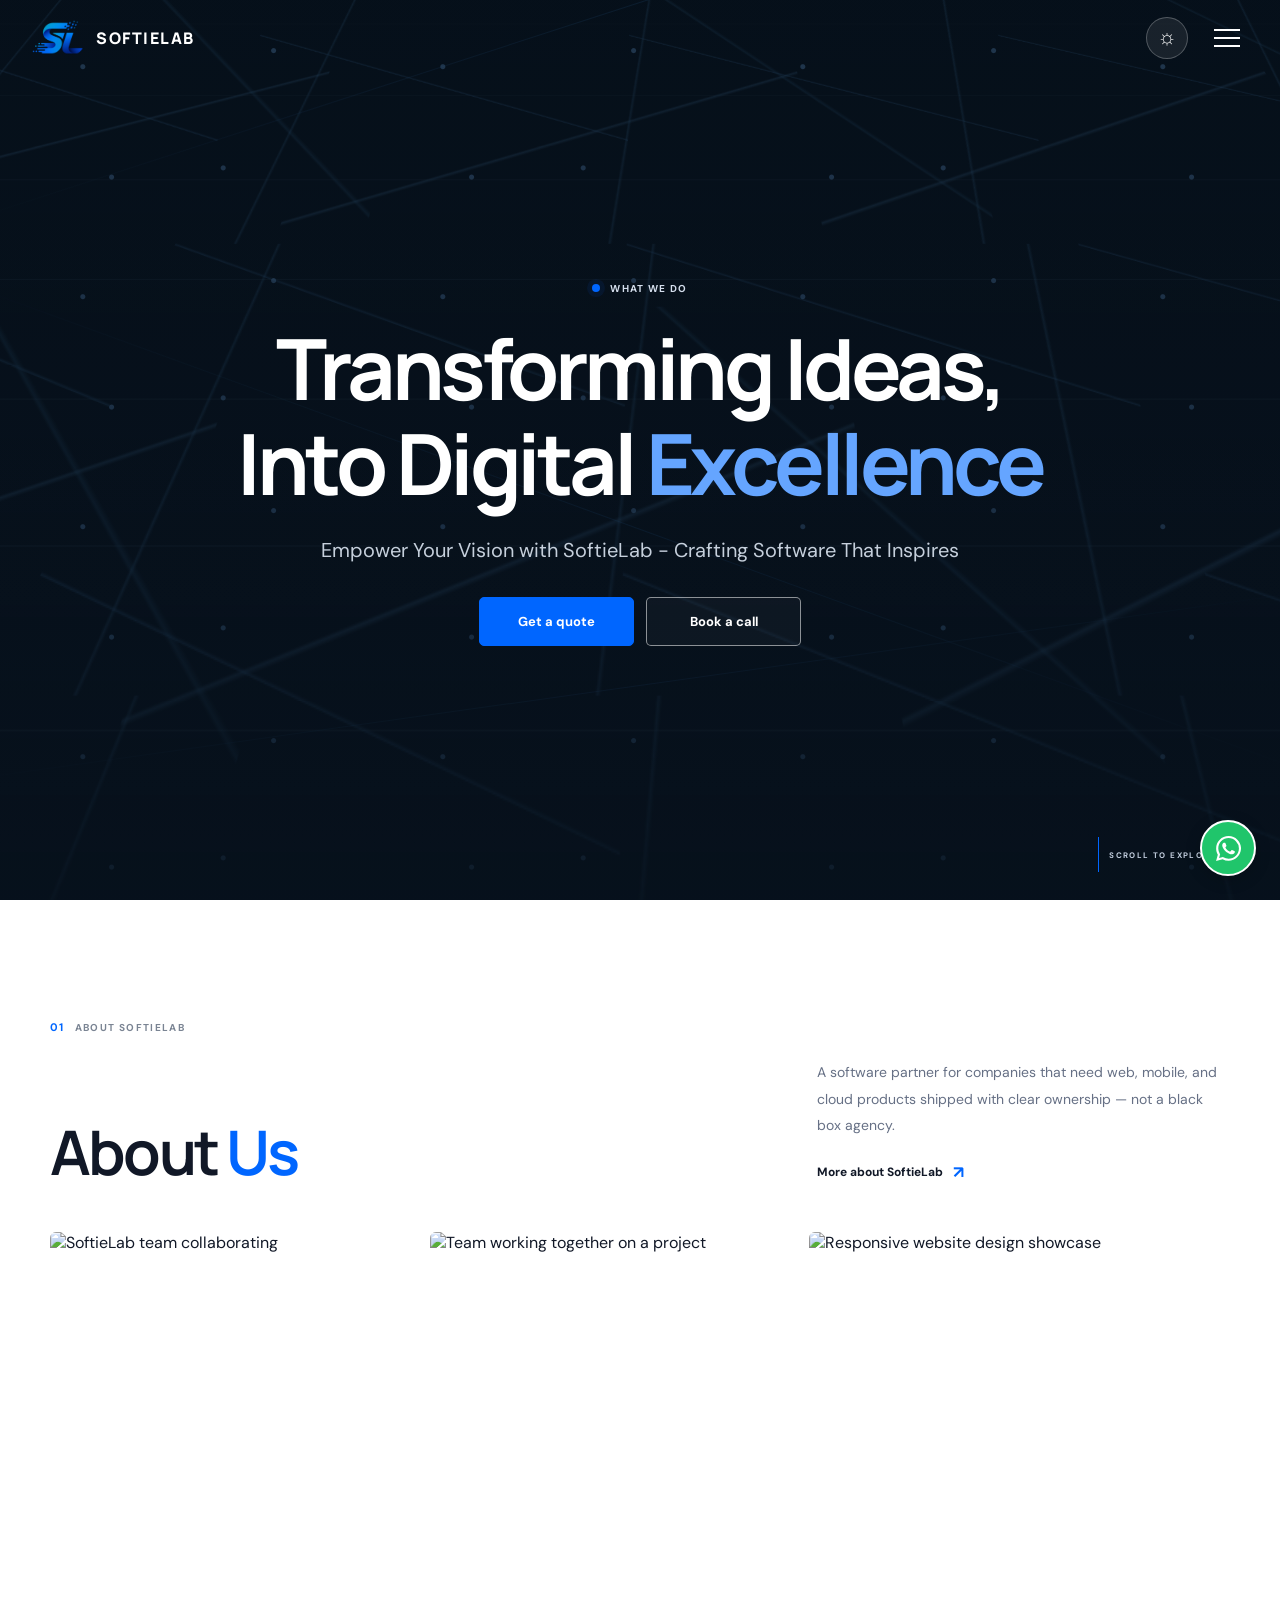
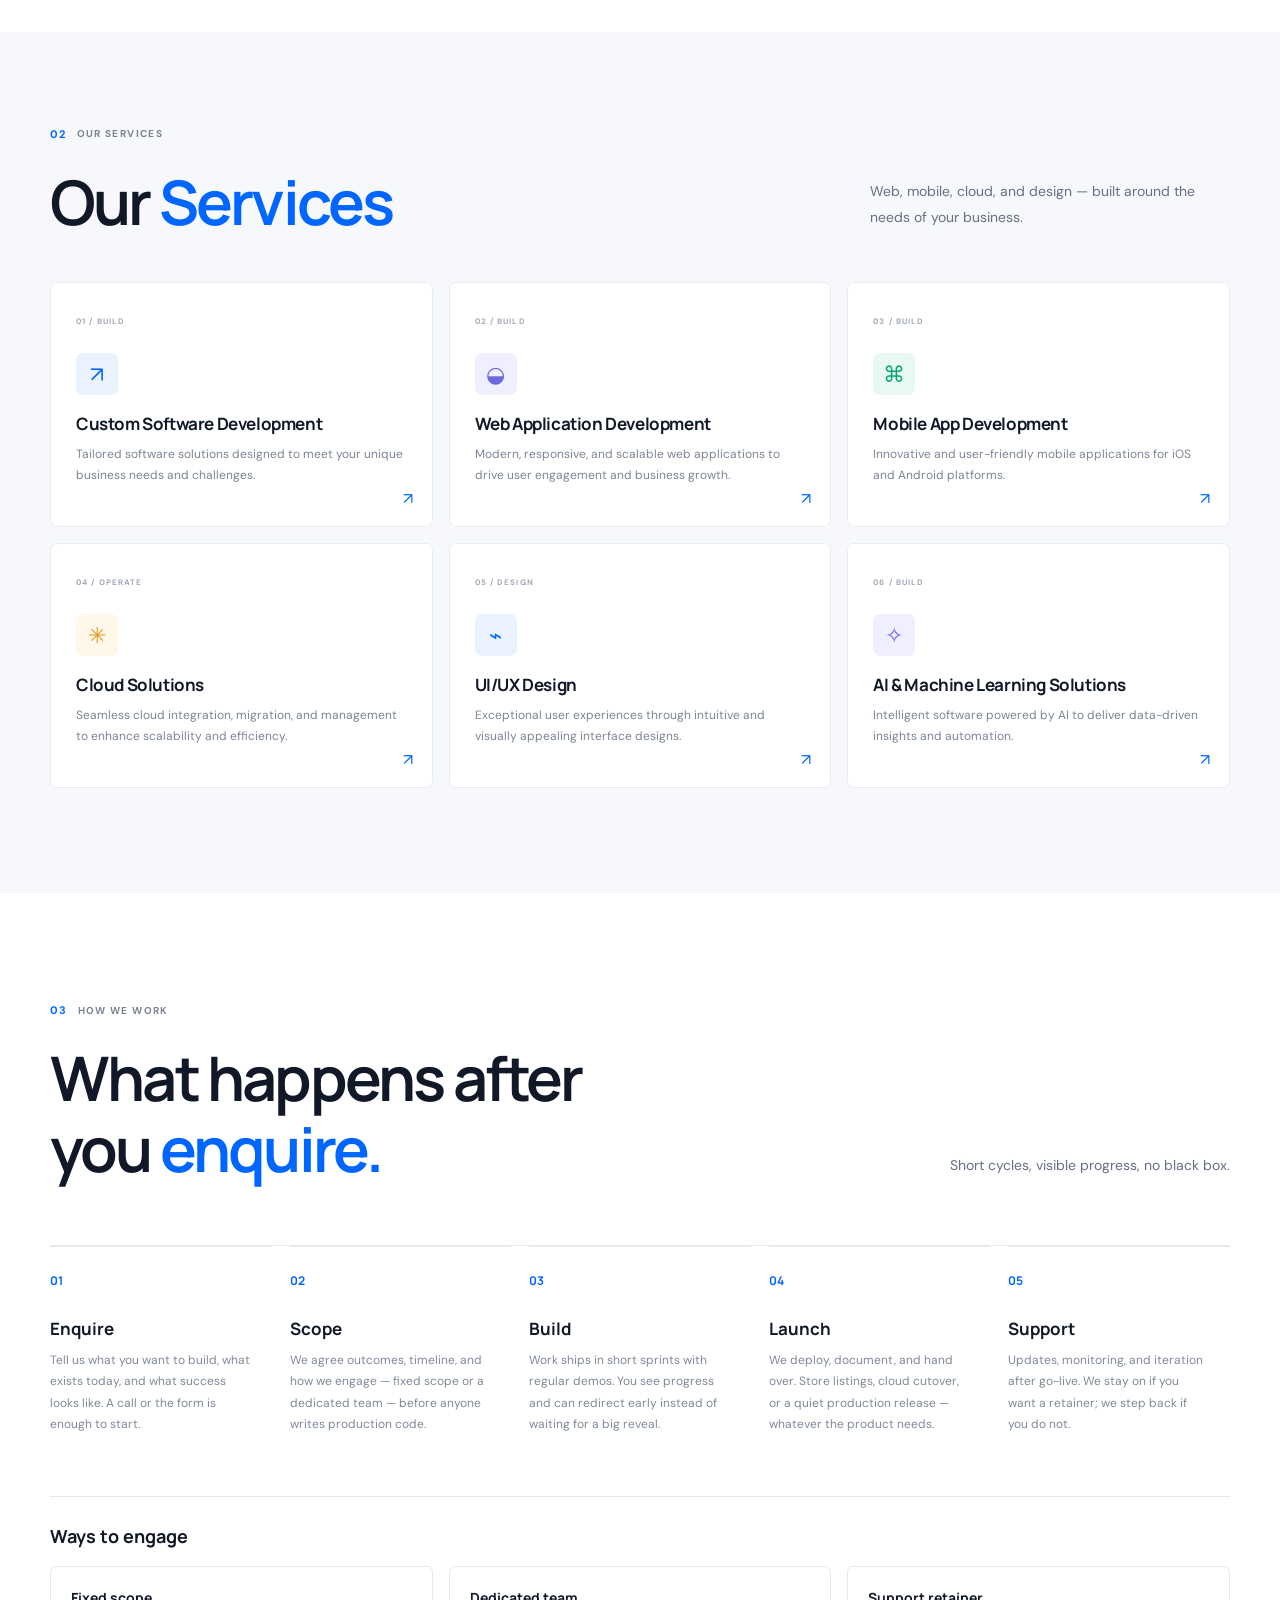
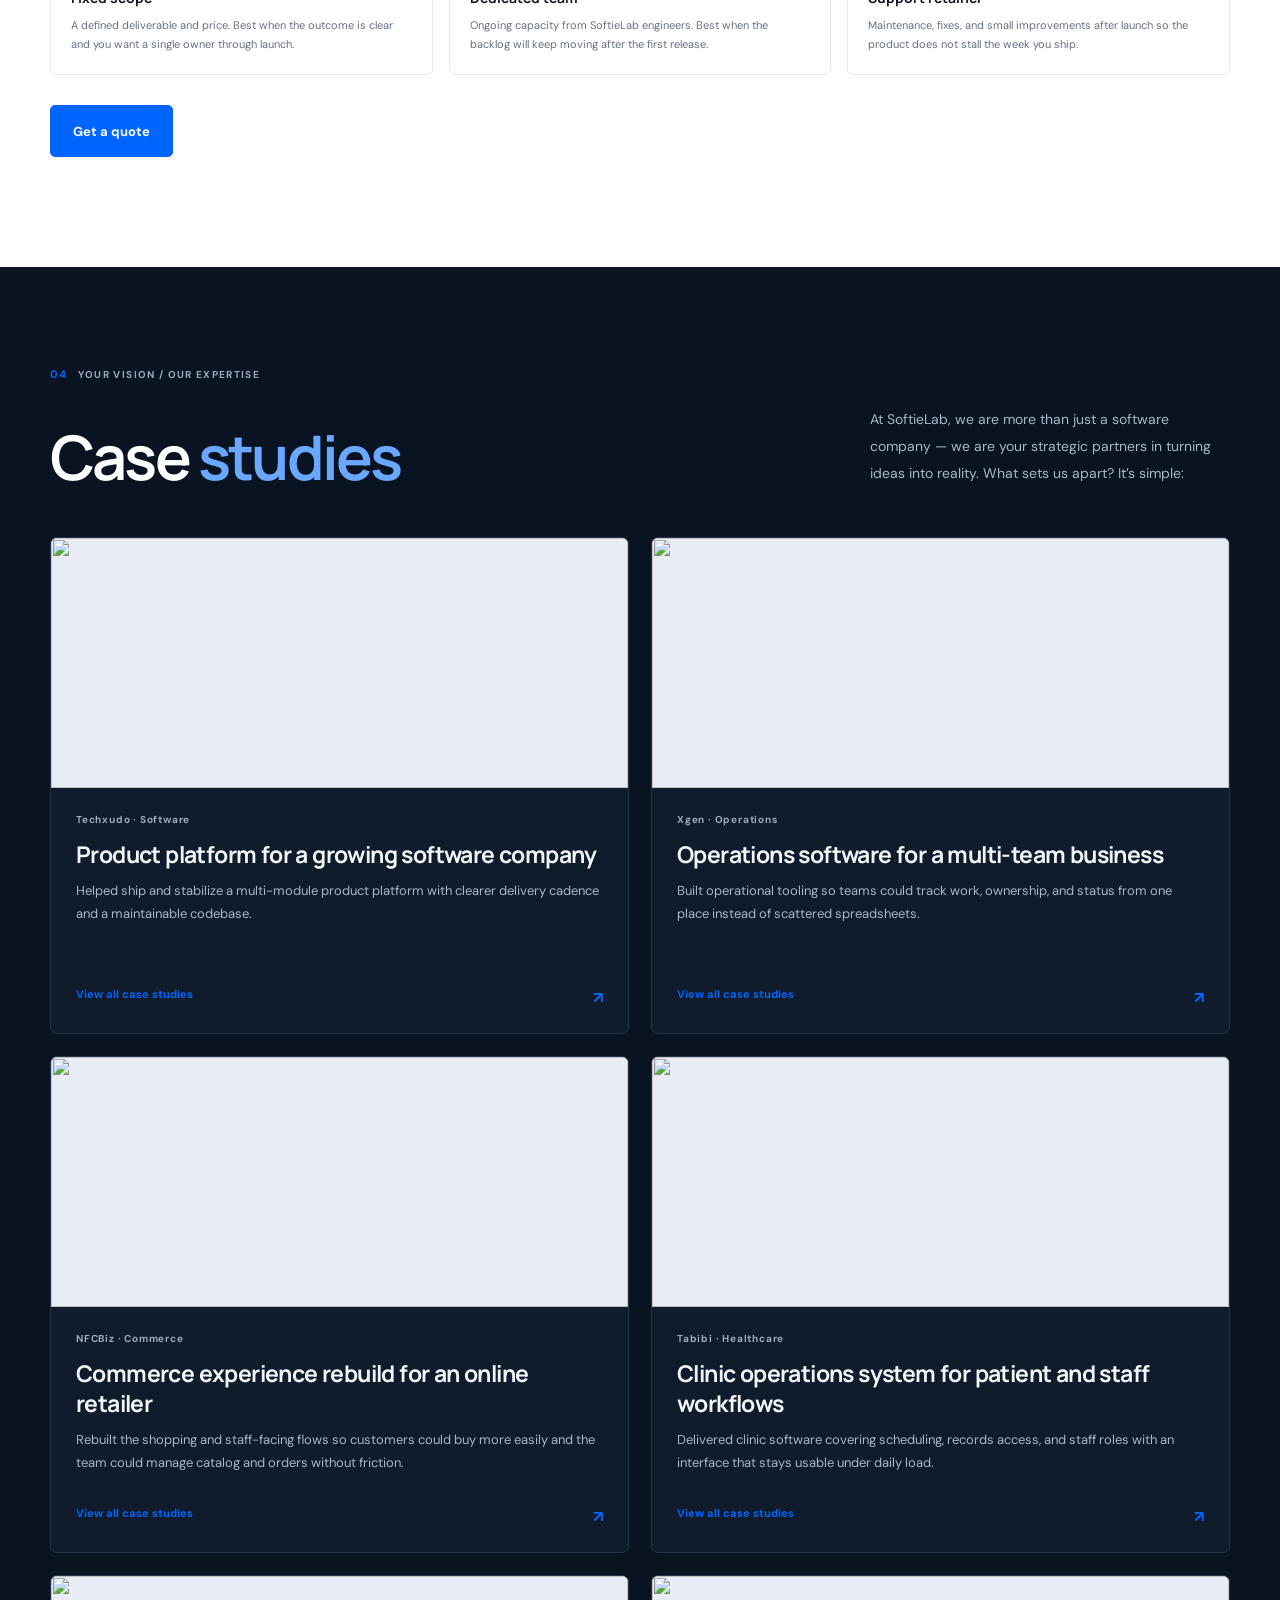
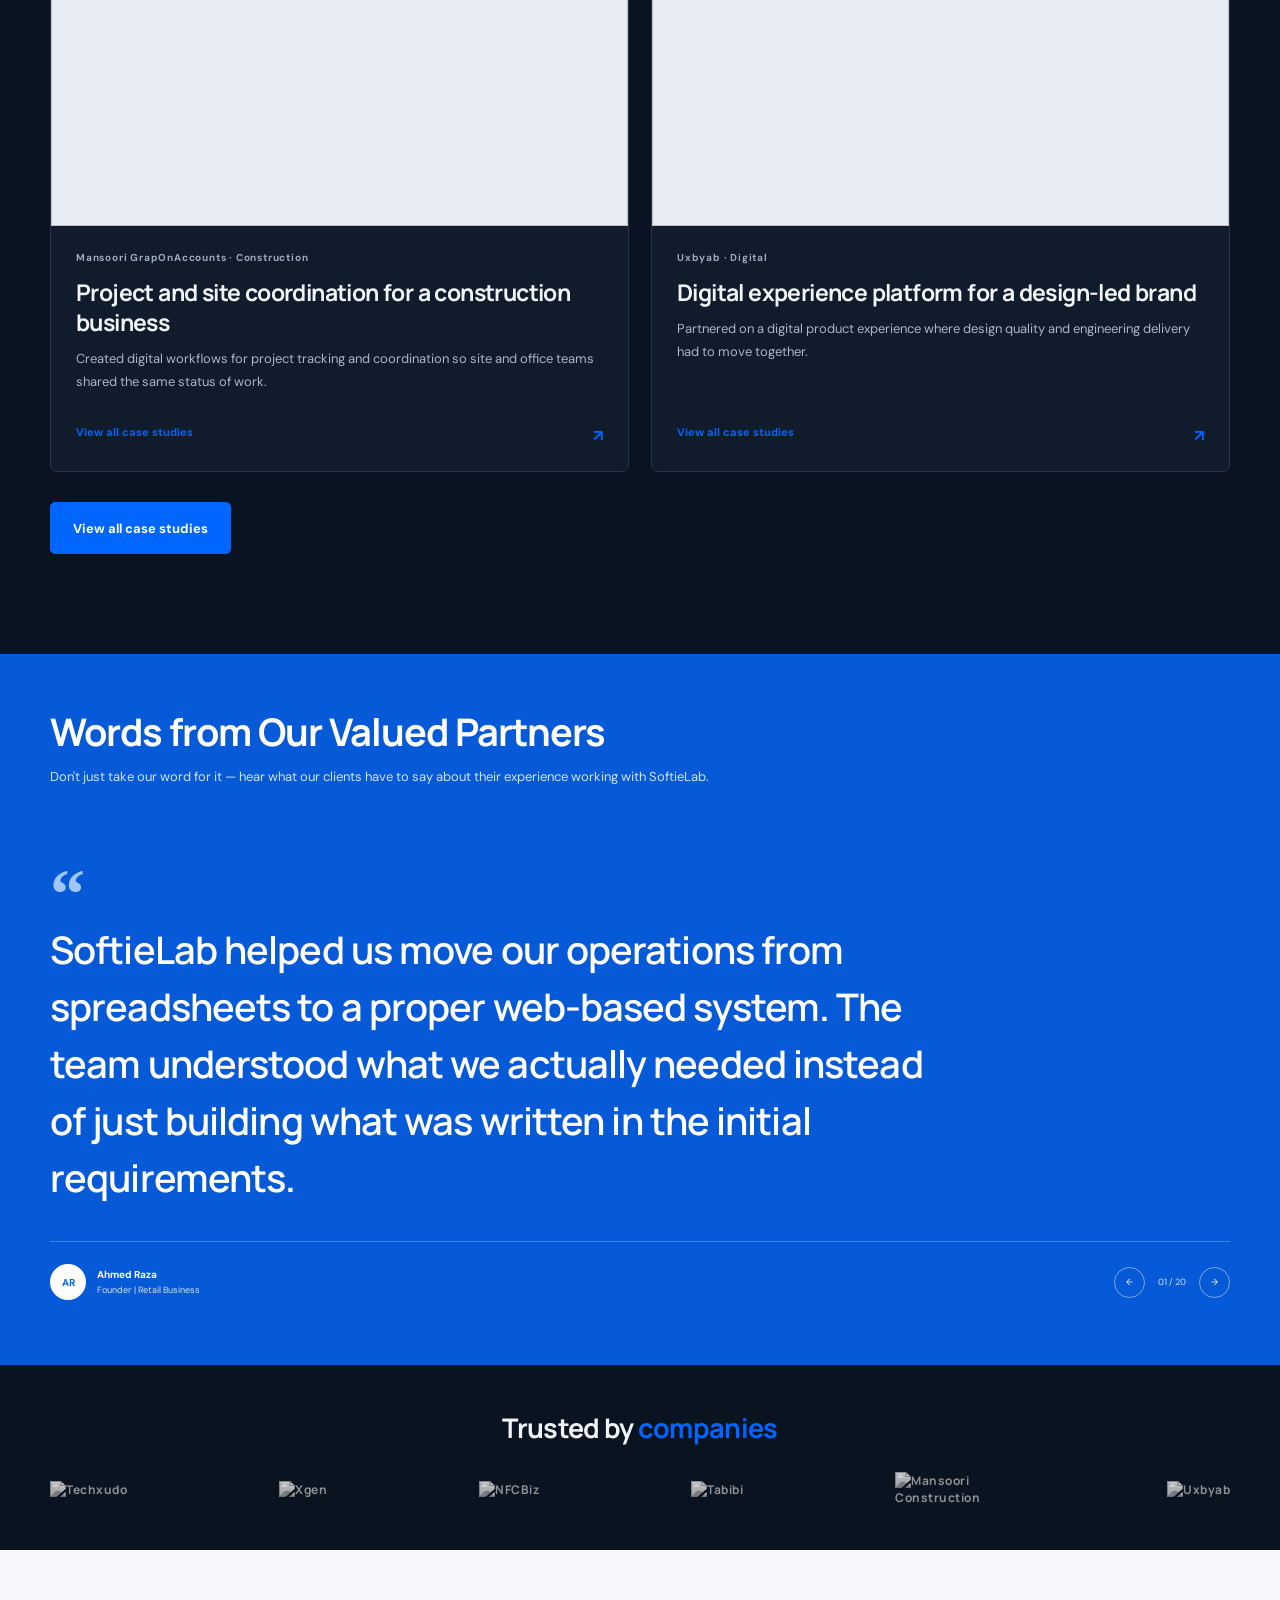
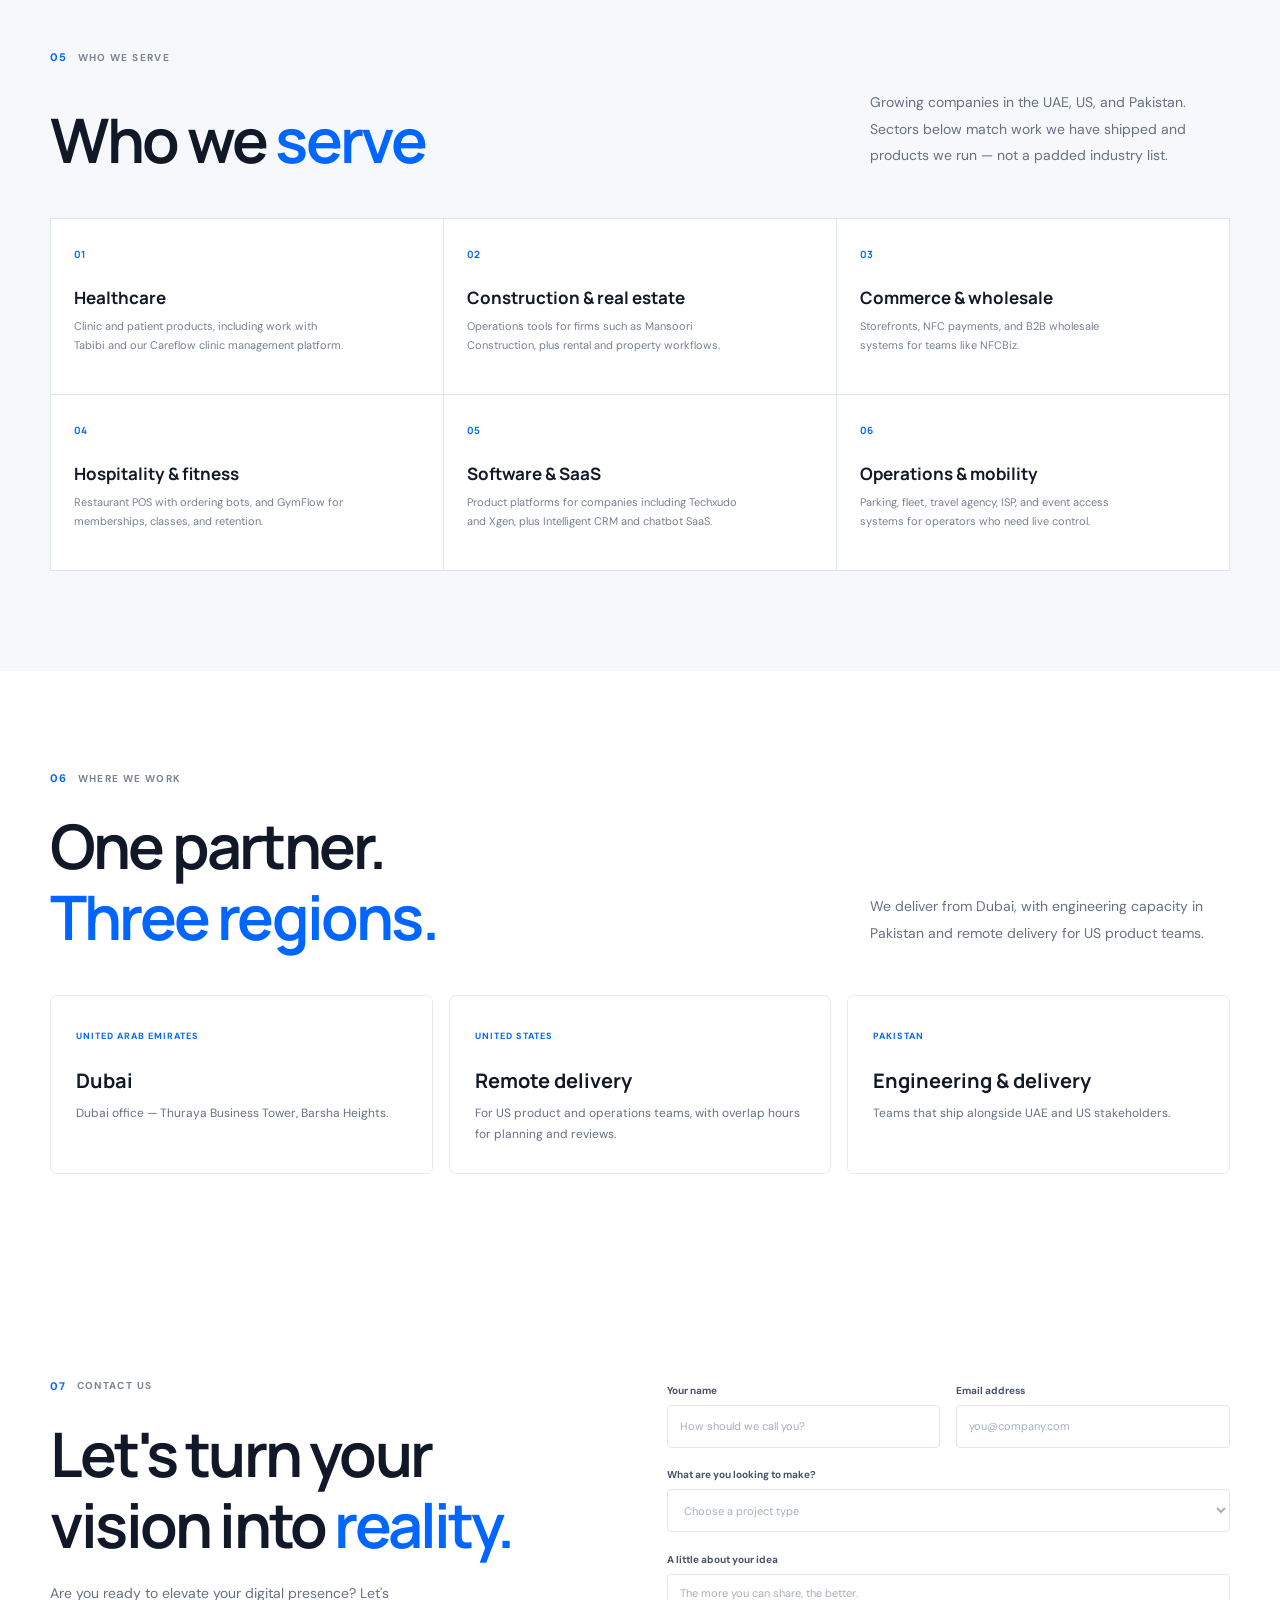
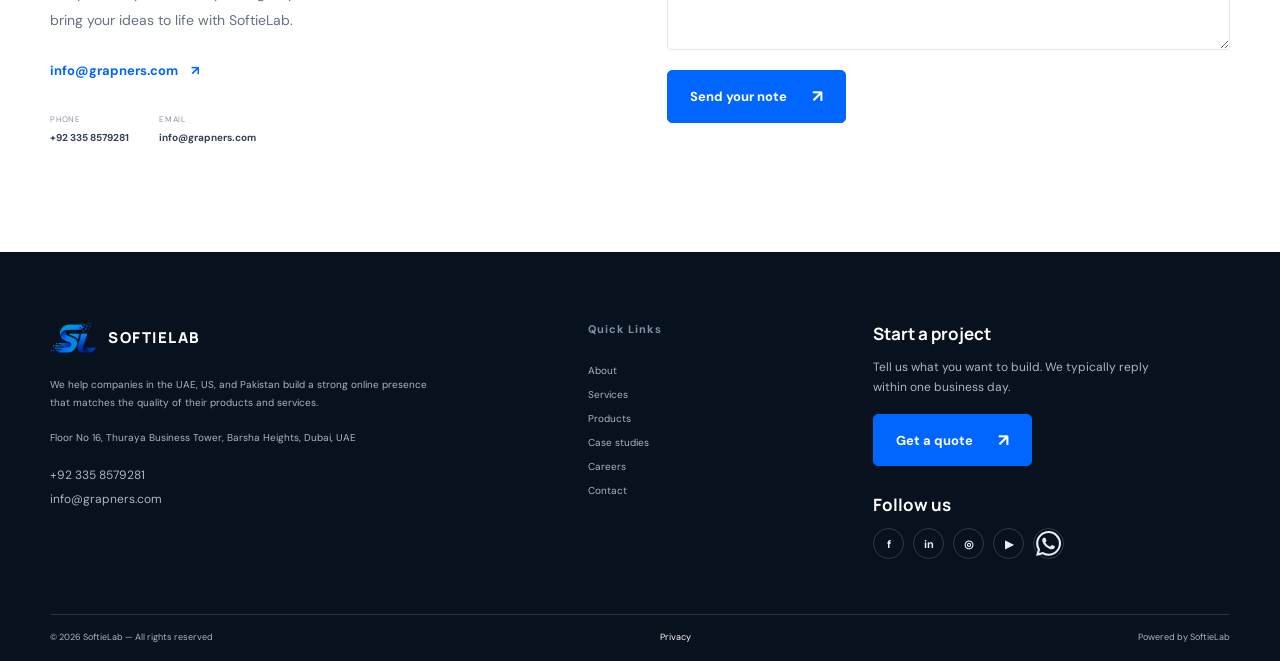
==== index.html @ 53c620c8 "Initial website" ====
<!doctype html>
<html lang="en">
  <head>
    <meta charset="utf-8">
    <meta name="viewport" content="width=device-width, initial-scale=1">
    <meta name="theme-color" content="#07111c">
    <meta name="description" content="SoftieLab helps growing companies turn ideas into custom software and digital products.">
    <title>SoftieLab — Custom software for growing companies</title>
    <link rel="preconnect" href="https://fonts.googleapis.com">
    <link rel="preconnect" href="https://fonts.gstatic.com" crossorigin>
    <link href="https://fonts.googleapis.com/css2?family=DM+Sans:wght@400;500;600;700&family=Manrope:wght@400;500;600;700;800&display=swap" rel="stylesheet">
    <link rel="stylesheet" href="styles.css?v=20261028-polished-menu-v3">
    <script src="script.js?v=20261028-polished-menu" defer></script>
  </head>
  <body>
    <header class="site-header home-header">
      <a class="brand" href="index.html" aria-label="SoftieLab home">
        <span class="brand-mark" aria-hidden="true"><span></span><span></span><span></span></span>
        <span class="brand-name">SOFTIELAB</span>
      </a>
      <button class="theme-toggle" type="button" aria-label="Toggle light and dark mode">☼</button>
      <button class="menu-toggle" type="button" aria-expanded="false" aria-controls="main-nav" aria-label="Open navigation">
        <span></span><span></span><span></span>
      </button>
      <nav class="main-nav" id="main-nav" aria-label="Main navigation">
        <div class="menu-heading"><span>SOFTIELAB / CUSTOM SOFTWARE</span><p>Good ideas deserve<br><em>good software.</em></p></div>
        <a class="nav-link active" href="index.html">Home</a>
        <a class="nav-link" href="about.html">About</a>
        <a class="nav-link" href="services.html">Services</a>
        <a class="nav-link" href="products.html">Products</a>
        <a class="nav-link" href="case-studies.html">Case studies</a>
        <a class="nav-link" href="careers.html">Careers</a>
        <a class="button button-small" href="#contact">Get a quote <span aria-hidden="true">↗</span></a>
        <div class="menu-aside"><span>HAVE A PROJECT IN MIND?</span><a href="mailto:info@grapners.com">info@grapners.com ↗</a><small>Custom software for growing companies.</small></div>
      </nav>
    </header>

    <main>
      <section class="hero" id="home">
        <div class="hero-backdrop" aria-hidden="true">
          <!-- Replace banner-background.mp4 with another MP4 to change the hero video. -->
          <video class="hero-video" autoplay muted loop playsinline preload="auto">
            <source src="banner-background.mp4" type="video/mp4">
          </video>
          <span></span><span></span><span></span>
        </div>
        <div class="hero-copy">
          <div class="eyebrow"><span class="eyebrow-dot"></span> WHAT WE DO</div>
          <h1>Transforming Ideas,<br>Into Digital <span class="blue-text">Excellence</span></h1>
          <p class="hero-description">Empower Your Vision with SoftieLab - Crafting Software That Inspires</p>
          <div class="hero-actions">
            <a class="button" href="#contact">Get a quote</a>
            <a class="button hero-secondary" href="https://calendly.com/grapners-info/30min" target="_blank" rel="noreferrer">Book a call</a>
          </div>
        </div>
        <a class="hero-scroll" href="#about"><span></span> SCROLL TO EXPLORE</a>
      </section>

      <section class="intro section-wrap" id="about">
        <div class="section-kicker"><span>01</span> About SoftieLab</div>
        <div class="intro-grid">
          <h2>About <span class="blue-text">Us</span></h2>
          <div class="intro-copy"><p>A software partner for companies that need web, mobile, and cloud products shipped with clear ownership — not a black box agency.</p><a class="text-link" href="about.html">More about SoftieLab <span aria-hidden="true">↗</span></a></div>
        </div>
        <div class="home-about-images" aria-label="SoftieLab work and team">
          <img src="https://grapners.com/images/img01.webp" alt="SoftieLab team collaborating">
          <img src="https://grapners.com/images/img02.webp" alt="Team working together on a project">
          <img src="https://grapners.com/images/img03.webp" alt="Responsive website design showcase">
        </div>
      </section>

      <section class="services section-wrap" id="services">
        <div class="section-kicker"><span>02</span> Our Services</div>
        <div class="section-heading">
          <h2>Our <span class="blue-text">Services</span></h2>
          <p>Web, mobile, cloud, and design — built around the needs of your business.</p>
        </div>
        <div class="service-grid">
          <article class="service-card"><span class="service-number">01 / BUILD</span><div class="service-icon icon-strategy">↗</div><h3>Custom Software Development</h3><p>Tailored software solutions designed to meet your unique business needs and challenges.</p><a href="services.html" aria-label="Learn about custom software development">↗</a></article>
          <article class="service-card"><span class="service-number">02 / BUILD</span><div class="service-icon icon-design">◒</div><h3>Web Application Development</h3><p>Modern, responsive, and scalable web applications to drive user engagement and business growth.</p><a href="services.html" aria-label="Learn about web application development">↗</a></article>
          <article class="service-card"><span class="service-number">03 / BUILD</span><div class="service-icon icon-build">⌘</div><h3>Mobile App Development</h3><p>Innovative and user-friendly mobile applications for iOS and Android platforms.</p><a href="services.html" aria-label="Learn about mobile app development">↗</a></article>
          <article class="service-card"><span class="service-number">04 / OPERATE</span><div class="service-icon icon-grow">✳</div><h3>Cloud Solutions</h3><p>Seamless cloud integration, migration, and management to enhance scalability and efficiency.</p><a href="services.html" aria-label="Learn about cloud solutions">↗</a></article>
          <article class="service-card"><span class="service-number">05 / DESIGN</span><div class="service-icon icon-strategy">⌁</div><h3>UI/UX Design</h3><p>Exceptional user experiences through intuitive and visually appealing interface designs.</p><a href="services.html" aria-label="Learn about UI and UX design">↗</a></article>
          <article class="service-card"><span class="service-number">06 / BUILD</span><div class="service-icon icon-design">✧</div><h3>AI &amp; Machine Learning Solutions</h3><p>Intelligent software powered by AI to deliver data-driven insights and automation.</p><a href="services.html" aria-label="Learn about AI and machine learning solutions">↗</a></article>
        </div>
      </section>

      <section class="process section-wrap" id="process">
        <div class="section-kicker"><span>03</span> How we work</div>
        <div class="process-top"><h2>What happens after<br>you <span class="blue-text">enquire.</span></h2><p>Short cycles, visible progress, no black box.</p></div>
        <div class="steps">
          <article class="step"><span>01</span><div><h3>Enquire</h3><p>Tell us what you want to build, what exists today, and what success looks like. A call or the form is enough to start.</p></div></article>
          <article class="step"><span>02</span><div><h3>Scope</h3><p>We agree outcomes, timeline, and how we engage — fixed scope or a dedicated team — before anyone writes production code.</p></div></article>
          <article class="step"><span>03</span><div><h3>Build</h3><p>Work ships in short sprints with regular demos. You see progress and can redirect early instead of waiting for a big reveal.</p></div></article>
          <article class="step"><span>04</span><div><h3>Launch</h3><p>We deploy, document, and hand over. Store listings, cloud cutover, or a quiet production release — whatever the product needs.</p></div></article>
          <article class="step"><span>05</span><div><h3>Support</h3><p>Updates, monitoring, and iteration after go-live. We stay on if you want a retainer; we step back if you do not.</p></div></article>
        </div>
        <div class="engagement"><h3>Ways to engage</h3><div class="engagement-grid"><article><b>Fixed scope</b><p>A defined deliverable and price. Best when the outcome is clear and you want a single owner through launch.</p></article><article><b>Dedicated team</b><p>Ongoing capacity from SoftieLab engineers. Best when the backlog will keep moving after the first release.</p></article><article><b>Support retainer</b><p>Maintenance, fixes, and small improvements after launch so the product does not stall the week you ship.</p></article></div></div>
        <a class="button process-quote" href="#contact">Get a quote</a>
      </section>

      <section class="work section-wrap" id="work">
        <div class="section-kicker"><span>04</span> YOUR VISION / OUR EXPERTISE</div>
        <div class="section-heading work-heading"><h2>Case <span class="blue-text">studies</span></h2><p>At SoftieLab, we are more than just a software company — we are your strategic partners in turning ideas into reality. What sets us apart? It’s simple:</p></div>
        <div class="home-case-grid">
          <article class="case-feature"><img src="https://grapners.com/images/services/banners/software.webp" alt=""><div><span>Techxudo · Software</span><h2>Product platform for a growing software company</h2><p>Helped ship and stabilize a multi-module product platform with clearer delivery cadence and a maintainable codebase.</p><a href="case-studies.html">View all case studies <b>↗</b></a></div></article>
          <article class="case-feature"><img src="https://grapners.com/images/services/banners/data-analytics.webp" alt=""><div><span>Xgen · Operations</span><h2>Operations software for a multi-team business</h2><p>Built operational tooling so teams could track work, ownership, and status from one place instead of scattered spreadsheets.</p><a href="case-studies.html">View all case studies <b>↗</b></a></div></article>
          <article class="case-feature"><img src="https://grapners.com/images/services/banners/ecommerce.webp" alt=""><div><span>NFCBiz · Commerce</span><h2>Commerce experience rebuild for an online retailer</h2><p>Rebuilt the shopping and staff-facing flows so customers could buy more easily and the team could manage catalog and orders without friction.</p><a href="case-studies.html">View all case studies <b>↗</b></a></div></article>
          <article class="case-feature"><img src="https://grapners.com/images/services/banners/ai.webp" alt=""><div><span>Tabibi · Healthcare</span><h2>Clinic operations system for patient and staff workflows</h2><p>Delivered clinic software covering scheduling, records access, and staff roles with an interface that stays usable under daily load.</p><a href="case-studies.html">View all case studies <b>↗</b></a></div></article>
          <article class="case-feature"><img src="https://grapners.com/images/services/banners/cloud.webp" alt=""><div><span>Mansoori GrapOnAccounts · Construction</span><h2>Project and site coordination for a construction business</h2><p>Created digital workflows for project tracking and coordination so site and office teams shared the same status of work.</p><a href="case-studies.html">View all case studies <b>↗</b></a></div></article>
          <article class="case-feature"><img src="https://grapners.com/images/services/banners/uiux.webp" alt=""><div><span>Uxbyab · Digital</span><h2>Digital experience platform for a design-led brand</h2><p>Partnered on a digital product experience where design quality and engineering delivery had to move together.</p><a href="case-studies.html">View all case studies <b>↗</b></a></div></article>
        </div>
        <a class="button page-inline-cta" href="case-studies.html">View all case studies</a>
      </section>

      <section class="quote-section">
        <div class="quote-heading section-wrap"><h2>Words from Our Valued Partners</h2><p>Don't just take our word for it — hear what our clients have to say about their experience working with SoftieLab.</p></div>
        <div class="quote-wrap section-wrap"><div class="quote-mark">“</div><blockquote id="quote-text">SoftieLab helped us move our operations from spreadsheets to a proper web-based system. The team understood what we actually needed instead of just building what was written in the initial requirements.</blockquote><div class="quote-bottom"><div class="quote-person"><span class="quote-avatar">AR</span><span><strong>Ahmed Raza</strong><small>Founder | Retail Business</small></span></div><div class="quote-controls"><button type="button" class="quote-prev" aria-label="Previous testimonial">←</button><span id="quote-count">01 / 20</span><button type="button" class="quote-next" aria-label="Next testimonial">→</button></div></div></div>
      </section>

      <section class="trusted section-wrap" aria-label="Trusted by our partners">
        <h2>Trusted by <span class="blue-text">companies</span></h2>
        <div class="trusted-list">
          <img src="https://grapners.com/companies/techxudo.png" alt="Techxudo">
          <img src="https://grapners.com/companies/xgen.png" alt="Xgen">
          <img src="https://grapners.com/companies/nfcbiz.png" alt="NFCBiz">
          <img src="https://grapners.com/companies/tabibi.png" alt="Tabibi">
          <img src="https://grapners.com/companies/mansoori-construction.png" alt="Mansoori Construction">
          <img src="https://grapners.com/companies/uxbyab.png" alt="Uxbyab">
        </div>
      </section>

      <section class="industries section-wrap" id="products">
        <div class="section-kicker"><span>05</span> Who we serve</div>
        <div class="section-heading"><h2>Who we <span class="blue-text">serve</span></h2><p>Growing companies in the UAE, US, and Pakistan. Sectors below match work we have shipped and products we run — not a padded industry list.</p></div>
        <div class="industry-grid">
          <article><span>01</span><h3>Healthcare</h3><p>Clinic and patient products, including work with Tabibi and our Careflow clinic management platform.</p></article>
          <article><span>02</span><h3>Construction &amp; real estate</h3><p>Operations tools for firms such as Mansoori Construction, plus rental and property workflows.</p></article>
          <article><span>03</span><h3>Commerce &amp; wholesale</h3><p>Storefronts, NFC payments, and B2B wholesale systems for teams like NFCBiz.</p></article>
          <article><span>04</span><h3>Hospitality &amp; fitness</h3><p>Restaurant POS with ordering bots, and GymFlow for memberships, classes, and retention.</p></article>
          <article><span>05</span><h3>Software &amp; SaaS</h3><p>Product platforms for companies including Techxudo and Xgen, plus Intelligent CRM and chatbot SaaS.</p></article>
          <article><span>06</span><h3>Operations &amp; mobility</h3><p>Parking, fleet, travel agency, ISP, and event access systems for operators who need live control.</p></article>
        </div>
      </section>

      <section class="locations section-wrap" aria-labelledby="home-locations-title">
        <div class="section-kicker"><span>06</span> Where we work</div>
        <div class="section-heading"><h2 id="home-locations-title">One partner.<br><span class="blue-text">Three regions.</span></h2><p>We deliver from Dubai, with engineering capacity in Pakistan and remote delivery for US product teams.</p></div>
        <div class="location-grid">
          <article><span>UNITED ARAB EMIRATES</span><h3>Dubai</h3><p>Dubai office — Thuraya Business Tower, Barsha Heights.</p></article>
          <article><span>UNITED STATES</span><h3>Remote delivery</h3><p>For US product and operations teams, with overlap hours for planning and reviews.</p></article>
          <article><span>PAKISTAN</span><h3>Engineering &amp; delivery</h3><p>Teams that ship alongside UAE and US stakeholders.</p></article>
        </div>
      </section>

      <section class="contact section-wrap" id="contact">
        <div class="contact-copy"><div class="section-kicker"><span>07</span> Contact Us</div><h2>Let's turn your<br>vision into <span class="blue-text">reality.</span></h2><p>Are you ready to elevate your digital presence? Let's bring your ideas to life with SoftieLab.</p><a class="contact-email" href="mailto:info@grapners.com">info@grapners.com <span aria-hidden="true">↗</span></a><div class="contact-details"><span>PHONE<br><b>+92 335 8579281</b></span><span>EMAIL<br><b>info@grapners.com</b></span></div></div>
        <form class="contact-form">
          <label>Your name<input name="name" type="text" placeholder="How should we call you?" required></label>
          <label>Email address<input name="email" type="email" placeholder="you@company.com" required></label>
          <label>What are you looking to make?<select name="project" required><option value="" disabled selected>Choose a project type</option><option>Website or web app</option><option>Mobile app</option><option>Product design</option><option>Something else</option></select></label>
          <label>A little about your idea<textarea name="message" rows="3" placeholder="The more you can share, the better." required></textarea></label>
          <button class="button form-submit" type="submit">Send your note <span aria-hidden="true">↗</span></button>
          <p class="form-message" role="status" aria-live="polite"></p>
        </form>
      </section>

    </main>

    <footer class="site-footer">
      <div class="footer-main section-wrap">
        <div class="footer-brand"><a class="brand" href="index.html" aria-label="SoftieLab home"><span class="brand-mark" aria-hidden="true"><span></span><span></span><span></span></span><span class="brand-name">SOFTIELAB</span></a><p>We help companies in the UAE, US, and Pakistan build a strong online presence that matches the quality of their products and services.</p><p>Floor No 16, Thuraya Business Tower, Barsha Heights, Dubai, UAE</p><div class="footer-contact"><a href="tel:+923358579281">+92 335 8579281</a><a href="mailto:info@grapners.com">info@grapners.com</a></div></div>
        <div class="footer-links"><div><strong>Quick Links</strong><a href="about.html">About</a><a href="services.html">Services</a><a href="products.html">Products</a><a href="case-studies.html">Case studies</a><a href="careers.html">Careers</a><a href="#contact">Contact</a></div></div>
        <div class="footer-project"><h3>Start a project</h3><p>Tell us what you want to build. We typically reply within one business day.</p><a class="button" href="#contact">Get a quote <span aria-hidden="true">↗</span></a><h3>Follow us</h3><div class="social-links"><a href="https://www.facebook.com/grapners" aria-label="Facebook">f</a><a href="https://www.linkedin.com/company/grapners" aria-label="LinkedIn">in</a><a href="https://www.instagram.com/grapners/" aria-label="Instagram">◎</a><a href="https://www.youtube.com/@grapners" aria-label="YouTube">▶</a><a href="https://wa.me/923358579281" aria-label="WhatsApp"><svg class="whatsapp-icon" viewBox="0 0 24 24" aria-hidden="true"><path d="M20.52 3.48A11.81 11.81 0 0 0 12.08 0C5.5 0 .15 5.34.15 11.92c0 2.1.55 4.15 1.59 5.96L.05 24l6.27-1.64a11.9 11.9 0 0 0 5.76 1.47h.01c6.58 0 11.93-5.35 11.93-11.93 0-3.19-1.24-6.19-3.5-8.42ZM12.09 21.8h-.01a9.9 9.9 0 0 1-5.04-1.38l-.36-.21-3.72.98.99-3.63-.23-.37a9.86 9.86 0 0 1-1.52-5.27c0-5.46 4.44-9.9 9.9-9.9 2.65 0 5.13 1.03 7 2.9a9.84 9.84 0 0 1 2.9 7c0 5.46-4.45 9.88-9.91 9.88Zm5.43-7.4c-.3-.15-1.76-.87-2.03-.97-.27-.1-.47-.15-.67.15-.2.3-.77.97-.94 1.17-.17.2-.35.22-.65.07-.3-.15-1.27-.47-2.42-1.5-.9-.8-1.5-1.78-1.68-2.08-.17-.3-.02-.46.13-.61.13-.13.3-.35.45-.52.15-.17.2-.3.3-.5.1-.2.05-.37-.02-.52-.08-.15-.67-1.61-.92-2.2-.24-.58-.48-.5-.67-.51h-.57c-.2 0-.52.07-.8.37-.27.3-1.04 1.02-1.04 2.48s1.07 2.87 1.22 3.07c.15.2 2.1 3.2 5.08 4.49.71.3 1.26.48 1.7.62.72.23 1.37.2 1.88.12.57-.09 1.76-.72 2.01-1.42.25-.7.25-1.3.17-1.42-.07-.12-.27-.2-.57-.35Z"/></svg></a></div></div>
      </div>
      <div class="footer-bottom section-wrap"><span>© <span id="year"></span> SoftieLab — All rights reserved</span><a href="https://grapners.com/privacy">Privacy</a><span>Powered by SoftieLab</span></div>
    </footer>
    <a class="whatsapp-float" href="https://wa.me/923358579281" aria-label="Chat on WhatsApp"><svg class="whatsapp-icon" viewBox="0 0 24 24" aria-hidden="true"><path d="M20.52 3.48A11.81 11.81 0 0 0 12.08 0C5.5 0 .15 5.34.15 11.92c0 2.1.55 4.15 1.59 5.96L.05 24l6.27-1.64a11.9 11.9 0 0 0 5.76 1.47h.01c6.58 0 11.93-5.35 11.93-11.93 0-3.19-1.24-6.19-3.5-8.42ZM12.09 21.8h-.01a9.9 9.9 0 0 1-5.04-1.38l-.36-.21-3.72.98.99-3.63-.23-.37a9.86 9.86 0 0 1-1.52-5.27c0-5.46 4.44-9.9 9.9-9.9 2.65 0 5.13 1.03 7 2.9a9.84 9.84 0 0 1 2.9 7c0 5.46-4.45 9.88-9.91 9.88Zm5.43-7.4c-.3-.15-1.76-.87-2.03-.97-.27-.1-.47-.15-.67.15-.2.3-.77.97-.94 1.17-.17.2-.35.22-.65.07-.3-.15-1.27-.47-2.42-1.5-.9-.8-1.5-1.78-1.68-2.08-.17-.3-.02-.46.13-.61.13-.13.3-.35.45-.52.15-.17.2-.3.3-.5.1-.2.05-.37-.02-.52-.08-.15-.67-1.61-.92-2.2-.24-.58-.48-.5-.67-.51h-.57c-.2 0-.52.07-.8.37-.27.3-1.04 1.02-1.04 2.48s1.07 2.87 1.22 3.07c.15.2 2.1 3.2 5.08 4.49.71.3 1.26.48 1.7.62.72.23 1.37.2 1.88.12.57-.09 1.76-.72 2.01-1.42.25-.7.25-1.3.17-1.42-.07-.12-.27-.2-.57-.35Z"/></svg></a>
  </body>
</html>
---- styles.css ----
:root {
  --blue: #0066ff;
  --blue-dark: #0056df;
  --ink: #111827;
  --muted: #667085;
  --line: #e6eaf0;
  --paper: #fff;
  --soft: #f6f8fb;
  --font-body: "DM Sans", sans-serif;
  --font-display: "Manrope", sans-serif;
}

* { box-sizing: border-box; }
html { scroll-behavior: smooth; scroll-padding-top: 90px; }
body { margin: 0; color: var(--ink); background: var(--paper); font-family: var(--font-body); -webkit-font-smoothing: antialiased; }
a { color: inherit; text-decoration: none; }
button, input, textarea, select { font: inherit; }
button, a { -webkit-tap-highlight-color: transparent; }
.section-wrap { width: min(1180px, calc(100% - 64px)); margin-inline: auto; }
.blue-text { color: var(--blue); }

.site-header { height: 82px; padding: 0 max(32px, calc((100vw - 1296px) / 2)); display: flex; align-items: center; justify-content: space-between; border-bottom: 1px solid #edf0f4; background: rgba(255,255,255,.92); position: sticky; z-index: 10; top: 0; backdrop-filter: blur(16px); }
.brand { display: inline-flex; align-items: center; gap: 10px; font: 800 24px/1 var(--font-display); letter-spacing: -1.4px; }
.brand-light { font-weight: 500; }
.brand i { color: var(--blue); font-style: normal; }
.brand-mark { width: 29px; height: 29px; display: flex; align-items: flex-end; gap: 3px; transform: skew(-28deg); }
.brand-mark span { width: 7px; background: var(--blue); border-radius: 5px 5px 2px 2px; }
.brand-mark span:nth-child(1) { height: 15px; opacity: .58; }
.brand-mark span:nth-child(2) { height: 23px; opacity: .8; }
.brand-mark span:nth-child(3) { height: 29px; }
.main-nav { display: flex; align-items: center; gap: 31px; }
.nav-link { color: #555f70; font-size: 13px; font-weight: 600; transition: color .2s; }
.nav-link:hover, .nav-link.active { color: var(--blue); }
.button { display: inline-flex; min-height: 52px; padding: 0 22px; align-items: center; justify-content: center; gap: 25px; border: 1px solid var(--blue); border-radius: 5px; color: #fff; background: var(--blue); font-size: 13px; font-weight: 700; transition: transform .2s, background .2s, box-shadow .2s; }
.button:hover { transform: translateY(-2px); background: var(--blue-dark); box-shadow: 0 9px 22px #0066ff2e; }
.button span { font-size: 17px; line-height: 1; }
.button-small { min-height: 43px; padding: 0 17px; gap: 16px; }
.menu-toggle { display: none; }

.hero { min-height: 655px; display: grid; grid-template-columns: .92fr 1.08fr; align-items: center; gap: 16px; position: relative; overflow-x: clip; padding-top: 30px; padding-bottom: 75px; }
.hero-copy { position: relative; z-index: 1; padding-bottom: 8px; }
.eyebrow, .section-kicker { display: flex; align-items: center; gap: 10px; text-transform: uppercase; letter-spacing: 1.35px; font-size: 10px; font-weight: 700; color: #7a8493; }
.eyebrow { color: #525f72; margin-bottom: 26px; }
.eyebrow-dot { width: 8px; height: 8px; background: var(--blue); border-radius: 50%; box-shadow: 0 0 0 5px #0066ff14; }
.hero h1 { margin: 0; font: 700 clamp(54px, 6vw, 78px)/1.06 var(--font-display); letter-spacing: -5px; }
.hero-description { max-width: 440px; margin: 25px 0 27px; color: var(--muted); font-size: 16px; line-height: 1.85; }
.hero-actions { display: flex; align-items: center; gap: 28px; }
.text-link { display: inline-flex; align-items: center; gap: 10px; font-size: 12px; font-weight: 700; transition: color .2s; }
.text-link:hover { color: var(--blue); }
.text-link span { color: var(--blue); font-size: 17px; }
.hero-proof { display: flex; align-items: center; gap: 14px; margin-top: 53px; }
.avatar-stack { display: flex; padding-left: 5px; }
.avatar-stack span { width: 31px; height: 31px; display: grid; place-items: center; margin-left: -5px; border: 2px solid white; border-radius: 50%; color: #fff; background: #222d44; font-size: 9px; font-weight: 700; }
.avatar-stack span:nth-child(2) { background: #7b88a4; }.avatar-stack span:nth-child(3) { background: var(--blue); }
.hero-proof p { margin: 0; color: #788293; font-size: 10px; line-height: 1.65; }.hero-proof strong { color: #3b4657; font-weight: 700; }
.hero-art { height: 460px; display: grid; place-items: center; position: relative; }
.hero-art::before { content: ""; position: absolute; width: 370px; height: 370px; border-radius: 50%; background: radial-gradient(circle, #edf4ff 0, #f5f8ff 48%, transparent 70%); }
.art-orbit { position: absolute; border: 1px solid #dce8fb; border-radius: 50%; transform: rotate(-23deg); }
.orbit-one { width: 535px; height: 230px; }.orbit-two { width: 445px; height: 305px; transform: rotate(34deg); }
.dashboard { width: min(495px, 93%); height: 330px; border: 1px solid #e4eaf3; border-radius: 10px; overflow: hidden; position: relative; background: #fff; box-shadow: 0 24px 60px #30476e1c, 0 5px 14px #30476e0b; transform: rotate(-3deg); }
.dash-top { height: 39px; display: flex; align-items: center; justify-content: space-between; padding: 0 13px; border-bottom: 1px solid #edf0f5; background: #fff; }
.window-dots { display: flex; gap: 4px; }.window-dots i { width: 6px; height: 6px; background: #d5dce7; border-radius: 50%; }.window-dots i:first-child { background: #ff8f86; }.window-dots i:nth-child(2) { background: #ffd36e; }.window-dots i:nth-child(3) { background: #7ddca9; }
.dash-label { color: #9aa4b4; font-size: 7px; letter-spacing: 1.2px; font-weight: 700; }.dash-menu { color: #9ba4b2; letter-spacing: 2px; }
.dash-content { display: flex; height: calc(100% - 39px); }.dash-sidebar { width: 45px; display: flex; align-items: center; flex-direction: column; gap: 18px; padding-top: 12px; border-right: 1px solid #f0f2f6; }.sidebar-logo { width: 21px; height: 21px; display: grid; place-items: center; margin-bottom: 7px; border-radius: 6px; color: white; background: var(--blue); font-size: 12px; }.side-icon { width: 22px; height: 22px; display: grid; place-items: center; border-radius: 5px; color: #aab3c0; font-size: 12px; }.side-icon.selected { color: var(--blue); background: #edf4ff; }
.dash-main { flex: 1; padding: 15px 17px 10px; }.dash-heading { display: flex; justify-content: space-between; align-items: center; }.dash-heading small, .metric-card small { color: #9aa4b4; font-size: 6px; letter-spacing: .75px; font-weight: 700; }.dash-heading h3 { margin: 5px 0 12px; font: 700 14px var(--font-display); letter-spacing: -.5px; }.dash-heading h3 span { color: var(--blue); font-size: 10px; }.profile-dot { width: 23px; height: 23px; display: grid; place-items: center; color: white; background: #ed9a77; border-radius: 50%; font-size: 9px; }
.metric-row { display: grid; grid-template-columns: 1fr .8fr; gap: 8px; }.metric-card { min-height: 63px; padding: 9px 10px; border: 1px solid #edf0f5; border-radius: 5px; }.metric-card strong { display: block; margin: 6px 0 7px; font: 700 11px var(--font-display); }.metric-blue { background: #f3f7ff; border-color: #e5edff; }.metric-blue strong { color: var(--blue); font-size: 16px; margin-bottom: 1px; }.metric-blue span { color: #7d8a9f; font-size: 6px; }.health-bar { display: flex; gap: 2px; }.health-bar i { width: 9%; height: 3px; background: #dce9ff; border-radius: 3px; }.health-bar i:nth-child(-n+8) { background: var(--blue); }
.chart-card { margin-top: 9px; padding: 10px 10px 6px; border: 1px solid #edf0f5; border-radius: 5px; }.chart-head { display: flex; justify-content: space-between; color: #28344a; font-size: 7px; }.chart-head span { color: #8d98a9; font-size: 6px; }.chart { height: 76px; margin-top: 4px; position: relative; }.chart-lines { position: absolute; inset: 5px 0 0; display: flex; flex-direction: column; justify-content: space-between; }.chart-lines i { border-top: 1px dashed #eef0f4; }.chart svg { width: 100%; height: 100%; position: relative; }.chart-months { display: flex; justify-content: space-between; color: #a6adba; font-size: 6px; }.dash-bottom { display: flex; align-items: center; gap: 12px; margin-top: 10px; color: #8c96a6; font-size: 6px; }.mini-dot { display: inline-block; width: 5px; height: 5px; margin-right: 4px; border-radius: 50%; background: #92a0b6; }.mini-dot.blue { background: var(--blue); }.live-status { margin-left: auto; padding: 3px 6px; border-radius: 9px; color: #29956b; background: #eaf8f0; font-size: 5px; }
.float-chip { position: absolute; z-index: 2; display: flex; align-items: center; gap: 8px; padding: 11px 14px; border: 1px solid #e9edf3; border-radius: 6px; background: #fff; box-shadow: 0 10px 30px #21385c12; color: #4d596c; font-size: 10px; font-weight: 600; }.chip-top { top: 65px; right: 13px; }.chip-bottom { bottom: 49px; left: -3px; }.chip-icon { width: 22px; height: 22px; display: grid; place-items: center; border-radius: 5px; color: var(--blue); background: #eff5ff; font-size: 15px; }.pulse-dot { width: 8px; height: 8px; border-radius: 50%; background: #2bc48a; box-shadow: 0 0 0 4px #2bc48a1c; }.art-sparkle { position: absolute; color: var(--blue); }.sparkle-a { top: 110px; left: 25px; font-size: 20px; }.sparkle-b { bottom: 95px; right: 31px; font-size: 15px; }
.hero-scroll { position: absolute; right: 0; bottom: 25px; display: flex; align-items: center; gap: 10px; color: #99a2b0; font-size: 8px; letter-spacing: 1.4px; font-weight: 700; }.hero-scroll span { width: 1px; height: 28px; background: var(--blue); }

.trusted { min-height: 125px; display: flex; align-items: center; justify-content: space-between; gap: 30px; border-top: 1px solid var(--line); border-bottom: 1px solid var(--line); }.trusted p { max-width: 185px; color: #8791a0; font-size: 11px; line-height: 1.7; }.trusted-list { display: flex; flex-wrap: wrap; align-items: center; justify-content: flex-end; gap: 24px; color: #758093; font: 700 9px var(--font-display); letter-spacing: .9px; }.trusted-list i { width: 4px; height: 4px; border-radius: 50%; background: #b6c2d2; }
.intro { padding-top: 130px; padding-bottom: 120px; }.section-kicker { margin-bottom: 25px; }.section-kicker span { color: var(--blue); font-size: 11px; }.intro-grid { display: grid; grid-template-columns: 1fr .62fr; align-items: end; gap: 80px; }.intro h2, .section-heading h2, .process h2, .contact h2 { margin: 0; font: 650 clamp(39px, 5vw, 58px)/1.16 var(--font-display); letter-spacing: -3px; }.intro-copy { padding-bottom: 4px; }.intro-copy p, .section-heading > p, .process-top > p, .contact-copy > p { color: var(--muted); font-size: 14px; line-height: 1.9; }.intro-copy p { margin: 0 0 21px; }.stat-row { display: grid; grid-template-columns: repeat(3, 1fr) 1.35fr; align-items: end; gap: 22px; margin-top: 75px; padding-top: 25px; border-top: 1px solid var(--line); }.stat { display: flex; flex-direction: column; gap: 8px; }.stat strong { font: 700 33px var(--font-display); letter-spacing: -2px; }.stat strong span { color: var(--blue); }.stat > span { color: #838d9c; font-size: 10px; }.stat-note { justify-self: end; color: #8a94a3; font-size: 10px; line-height: 1.8; }
.services { padding: 88px 55px 95px; background: var(--soft); }.section-heading { display: flex; justify-content: space-between; align-items: end; gap: 50px; }.section-heading > p { max-width: 360px; margin: 0 0 6px; }.service-grid { display: grid; grid-template-columns: repeat(4, 1fr); gap: 12px; margin-top: 50px; }.service-card { min-height: 260px; position: relative; padding: 23px 20px; border: 1px solid #e9edf3; border-radius: 5px; background: #fff; transition: transform .2s, box-shadow .2s; }.service-card:hover { transform: translateY(-5px); box-shadow: 0 12px 30px #1224410d; }.service-number { color: #a1a9b6; font-size: 8px; letter-spacing: 1.1px; font-weight: 700; }.service-icon { width: 42px; height: 42px; display: grid; place-items: center; margin: 30px 0 17px; border-radius: 7px; font-size: 22px; }.icon-strategy { color: #0868f8; background: #eaf2ff; }.icon-design { color: #6c69df; background: #f0efff; }.icon-build { color: #12a579; background: #e8f8f2; }.icon-grow { color: #dd9b24; background: #fff7e7; }.service-card h3 { margin: 0 0 9px; font: 700 15px var(--font-display); letter-spacing: -.4px; }.service-card p { margin: 0; color: #7b8594; font-size: 10px; line-height: 1.75; }.service-card > a { position: absolute; right: 19px; bottom: 17px; color: var(--blue); font-size: 16px; }
.work { padding-top: 130px; padding-bottom: 130px; }.work-heading { align-items: end; }.work-heading .text-link { margin-bottom: 8px; }.project-grid { display: grid; grid-template-columns: 1fr 1fr; gap: 40px 22px; margin-top: 50px; }.project-card { min-width: 0; }.project-large { grid-column: span 2; }.project-visual { height: 250px; position: relative; overflow: hidden; border-radius: 5px; }.project-large .project-visual { height: 360px; }.visual-orbit { display: grid; place-items: center; background: #0f1c34; }.visual-orbit::before, .visual-orbit::after { content: ""; position: absolute; width: 550px; height: 290px; border: 1px solid #ffffff1c; border-radius: 50%; transform: rotate(-25deg); }.visual-orbit::after { width: 400px; height: 360px; transform: rotate(38deg); }.orbit-globe { width: 156px; height: 156px; position: relative; z-index: 1; display: grid; place-items: center; border: 1px solid #ffffff66; border-radius: 50%; color: #fff; background: radial-gradient(circle at 35% 26%, #4590ff, #1253cb 42%, #102d67 75%); box-shadow: 0 0 75px #1b6eff52, inset -20px -15px 38px #051330; }.orbit-globe span { font: 500 89px var(--font-display); letter-spacing: -8px; }.orbit-globe i { position: absolute; width: 215px; height: 52px; border: 1px solid #9dbfffad; border-radius: 50%; transform: rotate(-29deg); }.orbit-globe b { position: absolute; width: 13px; height: 13px; top: 12px; right: 0; border-radius: 50%; background: #c3dcff; box-shadow: 0 0 15px #86baff; }.visual-tag { position: absolute; z-index: 1; left: 24px; bottom: 21px; color: #ffffff8a; font-size: 8px; letter-spacing: 1.3px; font-weight: 700; }.visual-side-note { position: absolute; right: 36px; bottom: 58px; color: #dce8ff; font: 500 17px/1.5 var(--font-display); }
.visual-cards { display: grid; place-items: center; background: #d9e8fc; }.phone-frame { width: 154px; height: 221px; position: relative; padding: 28px 15px 13px; border: 5px solid #17223a; border-radius: 22px; background: #fff; box-shadow: 14px 14px 0 #b7cdee; transform: rotate(7deg); }.phone-notch { width: 43px; height: 8px; position: absolute; top: 4px; left: calc(50% - 21px); border-radius: 8px; background: #17223a; }.phone-frame small { color: #8995a6; font-size: 5px; letter-spacing: .8px; }.phone-frame b { display: block; margin-top: 15px; font: 700 21px/1.15 var(--font-display); letter-spacing: -1px; }.phone-circle { width: 28px; height: 28px; display: grid; place-items: center; margin-top: 16px; border-radius: 50%; color: white; background: var(--blue); font-size: 13px; }.phone-lines { margin-top: 12px; }.phone-lines i { display: block; height: 3px; margin: 5px 0; border-radius: 3px; background: #e9edf4; }.phone-lines i:last-child { width: 60%; }.visual-cards .visual-tag { color: #526982; }
.visual-grid { display: grid; place-items: center; background: #f0e8da; }.grid-window { width: 75%; height: 166px; position: relative; display: flex; overflow: hidden; border: 1px solid #e0d8ca; border-radius: 5px; background: #fbf8f1; box-shadow: 0 14px 30px #67584019; transform: rotate(-3deg); }.grid-window-bar { position: absolute; inset: 0 0 auto; height: 19px; padding: 5px 8px; color: #b0a99f; background: #f7f3ec; font-size: 5px; }.grid-window-bar span { margin-left: 25%; }.grid-window-copy { width: 58%; padding: 37px 0 0 17px; }.grid-window-copy small { color: #a2927e; font-size: 5px; letter-spacing: .6px; }.grid-window-copy b { display: block; margin-top: 7px; color: #352e26; font: 700 24px/1.02 var(--font-display); letter-spacing: -1.5px; }.grid-window-copy em { color: #d67243; font-style: normal; }.grid-window-copy > i { display: inline-block; margin-top: 10px; color: #72675a; font-size: 6px; font-style: normal; }.grid-window-art { flex: 1; display: grid; place-items: center; color: #fff; background: #d7784e; font: 700 74px var(--font-display); }.grid-window-art i { position: absolute; margin: 39px 0 0 39px; color: #f3c979; font-size: 24px; font-style: normal; }.visual-grid .visual-tag { color: #72675a; }
.project-info { display: flex; align-items: center; justify-content: space-between; gap: 20px; padding-top: 15px; }.project-info span { color: #8e98a7; font-size: 8px; letter-spacing: 1px; font-weight: 700; }.project-info h3 { margin: 6px 0 0; font: 700 16px var(--font-display); letter-spacing: -.4px; }.project-info > a { width: 34px; height: 34px; display: grid; flex: 0 0 34px; place-items: center; border: 1px solid #e3e8ef; border-radius: 50%; color: var(--blue); transition: color .2s, background .2s; }.project-info > a:hover { color: white; background: var(--blue); }
.process { padding-top: 50px; padding-bottom: 125px; }.process-top { display: flex; align-items: end; justify-content: space-between; gap: 60px; }.process-top > p { max-width: 380px; margin: 0 0 6px; }.steps { display: grid; grid-template-columns: repeat(4, 1fr); margin-top: 55px; border-top: 1px solid var(--line); }.step { padding: 20px 20px 0 0; }.step > span { color: var(--blue); font: 700 12px var(--font-display); }.step h3 { margin: 31px 0 10px; font: 700 15px var(--font-display); }.step p { max-width: 220px; margin: 0; color: #7f8998; font-size: 11px; line-height: 1.8; }
.quote-section { background: #f5f8fd; }.quote-wrap { padding-top: 84px; padding-bottom: 78px; }.quote-mark { height: 45px; color: var(--blue); font: 700 70px/.9 Georgia, serif; }.quote-wrap blockquote { max-width: 820px; min-height: 100px; margin: 14px 0 35px; font: 600 clamp(22px, 3vw, 31px)/1.5 var(--font-display); letter-spacing: -.9px; }.quote-bottom { display: flex; justify-content: space-between; align-items: center; padding-top: 22px; border-top: 1px solid #e3e9f2; }.quote-person { display: flex; align-items: center; gap: 11px; }.quote-avatar { width: 36px; height: 36px; display: grid; place-items: center; border-radius: 50%; color: white; background: #253554; font-size: 10px; font-weight: 700; }.quote-person strong, .quote-person small { display: block; }.quote-person strong { font-size: 10px; }.quote-person small { margin-top: 3px; color: #8a94a2; font-size: 9px; }.quote-controls { display: flex; align-items: center; gap: 13px; color: #8a94a2; font-size: 9px; }.quote-controls button { width: 31px; height: 31px; border: 1px solid #dce3ed; border-radius: 50%; color: #566174; background: transparent; cursor: pointer; transition: .2s; }.quote-controls button:hover { border-color: var(--blue); color: var(--blue); }
.contact { display: grid; grid-template-columns: .9fr 1fr; gap: 110px; padding-top: 130px; padding-bottom: 130px; }.contact h2 { margin-bottom: 20px; }.contact-copy > p { max-width: 370px; margin: 0 0 26px; }.contact-email { display: inline-flex; align-items: center; gap: 13px; color: var(--blue); font-size: 13px; font-weight: 700; }.contact-form { display: grid; grid-template-columns: 1fr 1fr; gap: 20px 16px; padding-top: 5px; }.contact-form label { display: flex; flex-direction: column; gap: 8px; color: #475366; font-size: 10px; font-weight: 700; }.contact-form label:nth-child(3), .contact-form label:nth-child(4), .form-submit, .form-message { grid-column: 1 / -1; }.contact-form input, .contact-form select, .contact-form textarea { width: 100%; min-height: 43px; padding: 11px 12px; border: 1px solid #e2e7ee; border-radius: 4px; outline: none; color: var(--ink); background: white; font-size: 11px; font-weight: 400; transition: border .2s, box-shadow .2s; }.contact-form textarea { min-height: 76px; resize: vertical; }.contact-form input:focus, .contact-form select:focus, .contact-form textarea:focus { border-color: var(--blue); box-shadow: 0 0 0 3px #0066ff12; }.contact-form input::placeholder, .contact-form textarea::placeholder { color: #a6afbc; }.contact-form select:invalid { color: #a6afbc; }.form-submit { justify-self: start; cursor: pointer; }.form-message { min-height: 15px; margin: -12px 0 0; color: #168452; font-size: 11px; }
.site-footer { border-top: 1px solid var(--line); }.footer-main { display: flex; justify-content: space-between; padding-top: 55px; padding-bottom: 45px; }.footer-brand p { margin: 17px 0 0; color: #8791a0; font-size: 10px; line-height: 1.8; }.footer-links { display: flex; gap: 90px; }.footer-links > div { display: flex; flex-direction: column; gap: 11px; }.footer-links strong { margin-bottom: 5px; color: #8e98a6; font-size: 8px; letter-spacing: 1.1px; }.footer-links a { color: #566174; font-size: 10px; }.footer-links a:hover { color: var(--blue); }.footer-bottom { display: flex; justify-content: space-between; padding-top: 16px; padding-bottom: 18px; border-top: 1px solid #edf0f4; color: #939cab; font-size: 9px; }.footer-bottom a { color: #596477; }

@media (min-width: 1400px) { .hero { min-height: 700px; } }
@media (max-width: 1000px) {
  .section-wrap { width: min(100% - 48px, 800px); }
  .site-header { padding-inline: 24px; }.main-nav { gap: 18px; }
  .hero { grid-template-columns: 1fr 1fr; min-height: 590px; }.hero h1 { font-size: 61px; }.hero-art { transform: scale(.88); margin-inline: -30px; }
  .trusted { align-items: flex-start; flex-direction: column; justify-content: center; gap: 8px; padding-block: 20px; }.trusted p { max-width: none; margin: 0; }.trusted-list { justify-content: flex-start; gap: 13px; }
  .services { padding-inline: 30px; }.service-grid { grid-template-columns: repeat(2, 1fr); }.service-card { min-height: 235px; }
  .contact { gap: 45px; }
}
@media (max-width: 700px) {
  html { scroll-padding-top: 72px; }
  .section-wrap { width: calc(100% - 40px); }
  .site-header { height: 70px; padding-inline: 20px; }.brand { font-size: 22px; }.brand-mark { width: 25px; height: 25px; }.brand-mark span:nth-child(3) { height: 25px; }
  .menu-toggle { width: 40px; height: 40px; display: flex; flex-direction: column; justify-content: center; align-items: center; gap: 6px; border: 1px solid #e5eaf0; border-radius: 5px; background: white; cursor: pointer; }.menu-toggle span { width: 16px; height: 1.5px; background: #263246; transition: .2s; }
  .menu-toggle[aria-expanded="true"] span:first-child { transform: translateY(3.7px) rotate(45deg); }.menu-toggle[aria-expanded="true"] span:last-child { transform: translateY(-3.7px) rotate(-45deg); }
  .main-nav { display: none; position: absolute; top: 69px; right: 0; left: 0; align-items: stretch; flex-direction: column; gap: 0; padding: 10px 20px 20px; border-bottom: 1px solid var(--line); background: white; box-shadow: 0 15px 24px #1b2e4c0d; }.main-nav.open { display: flex; }.nav-link { padding: 14px 4px; border-bottom: 1px solid #f0f2f6; }.main-nav .button { margin-top: 14px; }
  .hero { display: flex; flex-direction: column; align-items: stretch; gap: 0; min-height: auto; padding-top: 68px; padding-bottom: 72px; }.hero h1 { font-size: clamp(52px, 14vw, 72px); letter-spacing: -4px; }.hero-description { max-width: 460px; font-size: 14px; }.hero-proof { margin-top: 35px; }.hero-art { height: 330px; margin: 20px -22px 0; transform: scale(.88); }.dashboard { width: min(480px, 100%); height: 300px; }.dash-main { padding: 12px 13px 8px; }.hero-art::before { width: 300px; height: 300px; }.orbit-one { width: 430px; height: 180px; }.orbit-two { width: 380px; height: 260px; }.chip-top { right: 1px; top: 29px; }.chip-bottom { bottom: 14px; left: -4px; }.hero-scroll { bottom: 17px; }.sparkle-a { left: 12px; top: 44px; }
  .trusted { min-height: 130px; }.trusted-list { gap: 10px; row-gap: 8px; font-size: 8px; }.trusted-list i { margin-inline: 1px; }
  .intro { padding-top: 85px; padding-bottom: 85px; }.intro-grid { grid-template-columns: 1fr; gap: 20px; }.intro h2, .section-heading h2, .process h2, .contact h2 { font-size: clamp(38px, 10vw, 52px); letter-spacing: -2.5px; }.intro-copy p { font-size: 13px; }.stat-row { grid-template-columns: repeat(3, 1fr); gap: 13px; margin-top: 48px; }.stat strong { font-size: 26px; }.stat > span { font-size: 9px; }.stat-note { display: none; }
  .services { width: 100%; padding: 70px 20px 75px; }.section-heading { align-items: flex-start; flex-direction: column; gap: 12px; }.section-heading > p { font-size: 12px; }.service-grid { gap: 10px; margin-top: 32px; }.service-card { min-height: 235px; padding: 17px 14px; }.service-icon { width: 37px; height: 37px; margin: 27px 0 14px; }.service-card h3 { font-size: 13px; }.service-card p { font-size: 9px; }.service-card > a { right: 13px; bottom: 12px; }
  .work { padding-top: 85px; padding-bottom: 85px; }.work-heading { flex-direction: column; }.project-grid { grid-template-columns: 1fr; gap: 32px; margin-top: 35px; }.project-large { grid-column: auto; }.project-visual, .project-large .project-visual { height: 260px; }.visual-side-note { right: 20px; font-size: 13px; }.project-info h3 { font-size: 14px; }.grid-window { width: 83%; }
  .process { padding-top: 0; padding-bottom: 85px; }.process-top { align-items: flex-start; flex-direction: column; gap: 13px; }.process-top > p { font-size: 12px; }.steps { grid-template-columns: 1fr 1fr; gap: 25px 18px; margin-top: 35px; }.step { padding-right: 0; }.step h3 { margin: 20px 0 7px; font-size: 13px; }.step p { font-size: 10px; }
  .quote-wrap { padding-top: 60px; padding-bottom: 55px; }.quote-wrap blockquote { font-size: 21px; min-height: auto; margin-bottom: 28px; }.quote-controls { gap: 6px; }.quote-controls button { width: 29px; height: 29px; }
  .contact { grid-template-columns: 1fr; gap: 38px; padding-top: 85px; padding-bottom: 85px; }.contact-copy > p { font-size: 12px; }.contact-form { gap: 17px 12px; }.contact-form label { font-size: 9px; }
  .footer-main { flex-direction: column; gap: 35px; padding-top: 40px; }.footer-links { gap: 60px; }.footer-bottom { flex-wrap: wrap; gap: 12px; }.footer-bottom span:nth-child(2) { display: none; }
}

.inner-page { --page-ink: #111827; color: var(--page-ink); background: #fff; }
.inner-page .site-header { position: sticky; top: 0; background: #07111c; border-bottom-color: #ffffff1c; }
.inner-page .site-header .brand { color: #fff; }
.inner-page .site-header .menu-toggle span { background: #fff; }
.inner-page.menu-open .site-header { background: #07111c; }
.page-hero { min-height: 490px; display: flex; align-items: center; color: #f5f8fc; background: #07111c; }
.page-hero-inner { padding-block: 90px 100px; }
.page-hero .eyebrow { color: #aab6c6; }
.page-hero h1 { margin: 0; font: 700 clamp(48px, 7vw, 76px)/1.08 var(--font-display); letter-spacing: -4px; }
.page-hero .blue-text { color: #79b1ff; }
.page-hero p { max-width: 600px; margin: 22px 0 27px; color: #b1bece; font-size: 16px; line-height: 1.8; }
.page-section { padding-block: 100px; }
.page-intro { max-width: 760px; margin-bottom: 50px; }
.page-intro h2, .page-heading h2, .page-cta h2 { margin: 20px 0 14px; font: 700 clamp(38px, 5vw, 58px)/1.12 var(--font-display); letter-spacing: -2.8px; }
.page-intro > p, .page-heading > p { max-width: 650px; color: var(--muted); font-size: 15px; line-height: 1.85; }
.page-stat-grid { display: grid; grid-template-columns: repeat(3, 1fr); gap: 18px; }
.page-stat-grid article, .detail-card, .case-card { padding: 30px; border: 1px solid var(--line); border-radius: 8px; background: #fff; }
.page-stat-grid article > strong { color: var(--blue); font: 700 34px var(--font-display); }
.page-stat-grid h3, .detail-card h3, .case-card h3 { margin: 21px 0 9px; font: 700 21px/1.35 var(--font-display); letter-spacing: -.5px; }
.page-stat-grid p, .detail-card p, .case-card p { color: var(--muted); font-size: 13px; line-height: 1.75; }
.page-section-tint { background: var(--soft); }
.page-heading { display: flex; align-items: flex-end; justify-content: space-between; gap: 32px; }
.page-heading h2 { margin-top: 15px; }
.page-heading > p { max-width: 430px; margin-bottom: 7px; }
.process-list { display: grid; grid-template-columns: repeat(5, 1fr); gap: 22px; margin: 45px 0 0; padding: 0; list-style: none; }
.process-list li { min-height: 195px; padding: 22px 18px; border: 1px solid var(--line); border-radius: 7px; background: #fff; }
.process-list li > span { color: var(--blue); font: 700 13px var(--font-display); }
.process-list h3 { margin: 29px 0 8px; font: 700 17px var(--font-display); }
.process-list p { margin: 0; color: var(--muted); font-size: 12px; line-height: 1.7; }
.detail-card-grid { display: grid; grid-template-columns: repeat(3, 1fr); gap: 18px; }
.detail-card { min-height: 250px; display: flex; flex-direction: column; }
.detail-card > span, .case-card > span { color: #798597; font-size: 9px; font-weight: 700; letter-spacing: 1.1px; }
.detail-card h3, .case-card h3 { margin-top: 25px; }
.detail-card p, .case-card p { margin-bottom: 23px; }
.detail-card a, .case-card a { display: flex; justify-content: space-between; align-items: center; margin-top: auto; color: var(--blue); font-size: 11px; font-weight: 700; }
.detail-card a b, .case-card a b { font-size: 16px; }
.product-industry-grid { margin-top: 0; }
.product-industry-grid article { background: #fff; }
.case-grid { display: grid; grid-template-columns: repeat(2, 1fr); gap: 18px; }
.case-card { min-height: 235px; display: flex; flex-direction: column; background: linear-gradient(145deg, #fff, #f7f9fc); }
.page-cta { display: flex; align-items: center; justify-content: space-between; gap: 30px; padding-block: 85px; }
.page-cta h2 { margin-bottom: 0; }
.location-note { margin: 25px 0 0; color: var(--muted); font-size: 12px; line-height: 1.7; }
.dark-theme.inner-page { --page-ink: #eaf0f8; background: #101a29; }
.dark-theme.inner-page .page-section-tint { background: #0b1422; }
.dark-theme.inner-page .page-stat-grid article, .dark-theme.inner-page .detail-card, .dark-theme.inner-page .case-card, .dark-theme.inner-page .process-list li, .dark-theme.inner-page .product-industry-grid article { border-color: #2d3a4d; background: #121e2e; }
.dark-theme.inner-page .page-stat-grid h3, .dark-theme.inner-page .detail-card h3, .dark-theme.inner-page .case-card h3, .dark-theme.inner-page .process-list h3 { color: #eef4fc; }

@media (max-width: 900px) {
  .process-list { grid-template-columns: repeat(3, 1fr); }
  .detail-card-grid { grid-template-columns: repeat(2, 1fr); }
  .page-heading { display: block; }
  .page-heading > p { margin-bottom: 22px; }
}

@media (max-width: 700px) {
  .page-hero { min-height: 470px; }
  .page-hero-inner { padding-block: 84px; }
  .page-hero h1 { font-size: clamp(43px, 11vw, 64px); letter-spacing: -2.8px; }
  .page-hero p { font-size: 14px; }
  .page-section { padding-block: 72px; }
  .page-intro { margin-bottom: 32px; }
  .page-intro h2, .page-heading h2, .page-cta h2 { font-size: clamp(36px, 10vw, 49px); letter-spacing: -2px; }
  .page-stat-grid, .detail-card-grid, .case-grid { grid-template-columns: 1fr; }
  .page-stat-grid article, .detail-card, .case-card { padding: 23px; }
  .process-list { grid-template-columns: 1fr 1fr; gap: 11px; margin-top: 30px; }
  .process-list li { min-height: 175px; padding: 17px 14px; }
  .process-list h3 { margin-top: 22px; }
  .page-cta { align-items: flex-start; flex-direction: column; padding-block: 66px; }
}

@media (max-width: 420px) {
  .process-list { grid-template-columns: 1fr; }
  .process-list li { min-height: 0; }
}
@media (max-width: 380px) {
  .hero h1 { font-size: 48px; }.hero-art { transform: scale(.78); height: 295px; margin-inline: -40px; }.service-card { min-height: 250px; }.trusted-list { font-size: 7px; }.contact-form { grid-template-columns: 1fr; }.contact-form label { grid-column: 1 / -1; }
}
@media (prefers-reduced-motion: reduce) { *, *::before, *::after { scroll-behavior: auto !important; transition-duration: .01ms !important; animation-duration: .01ms !important; animation-iteration-count: 1 !important; } }

.about-hero { min-height: 550px; display: flex; align-items: center; color: #f5f8fc; background: #07111c; }
.about-hero-inner { display: grid; grid-template-columns: 1fr .9fr; align-items: center; gap: 65px; padding-block: 80px; }
.about-hero-copy h1 { margin: 0 0 20px; font: 700 clamp(52px, 6.4vw, 78px)/1.08 var(--font-display); letter-spacing: -4px; }
.about-hero-copy .blue-text { color: #79b1ff; }
.about-hero-copy p { max-width: 540px; color: #b1bece; font-size: 15px; line-height: 1.8; }
.about-image-grid { height: 350px; display: grid; grid-template-columns: 1fr 1fr; grid-template-rows: 1fr 1fr; gap: 12px; }
.about-image-grid img { width: 100%; height: 100%; min-height: 0; object-fit: cover; border-radius: 6px; }
.about-image-grid img:last-child { grid-column: 2; grid-row: 1 / 3; }
.about-details .page-heading { align-items: end; }
.about-details .page-heading h2, .service-group .page-heading h2, .product-group .page-heading h2 { margin: 13px 0 0; }
.location-grid, .partner-grid { display: grid; grid-template-columns: repeat(3, 1fr); gap: 16px; }
.location-grid article, .partner-grid article { padding: 27px 25px; border: 1px solid var(--line); border-radius: 7px; background: #fff; }
.location-grid article > span, .partner-grid article > span { color: var(--blue); font-size: 9px; font-weight: 700; letter-spacing: 1px; }
.location-grid h3, .partner-grid h3 { margin: 24px 0 9px; font: 700 20px/1.3 var(--font-display); }
.location-grid p, .partner-grid p { margin: 0; color: var(--muted); font-size: 12px; line-height: 1.8; }
.partner-block { margin-top: 95px; }
.partner-block .page-heading { margin-bottom: 35px; }
.service-groups, .product-groups { padding-block: 70px 95px; }
.service-group + .service-group, .product-group + .product-group { margin-top: 95px; padding-top: 68px; border-top: 1px solid var(--line); }
.service-group .page-heading, .product-group .page-heading { margin-bottom: 35px; }
.service-group .page-heading > p, .product-group .page-heading > p { max-width: 400px; }
.image-card-grid { display: grid; grid-template-columns: repeat(3, minmax(0, 1fr)); gap: 18px; }
.image-card-grid-single { grid-template-columns: repeat(3, minmax(0, 1fr)); }
.image-card { min-width: 0; overflow: hidden; border: 1px solid var(--line); border-radius: 7px; background: #fff; }
.image-card > img { display: block; width: 100%; height: 190px; object-fit: cover; background: #e8edf5; }
.image-card > div { min-height: 215px; display: flex; flex-direction: column; align-items: flex-start; padding: 22px; }
.image-card h3 { margin: 0 0 10px; font: 700 18px/1.35 var(--font-display); letter-spacing: -.3px; }
.image-card p { margin: 0 0 20px; color: var(--muted); font-size: 12px; line-height: 1.75; }
.image-card a { display: flex; width: 100%; align-items: center; justify-content: space-between; gap: 12px; margin-top: auto; color: var(--blue); font-size: 11px; font-weight: 700; }
.image-card a b { font-size: 16px; }
.product-type { margin-bottom: 9px; color: #798597; font-size: 9px; font-weight: 700; letter-spacing: 1px; }
.case-studies-section { padding-top: 70px; padding-bottom: 100px; }
.case-grid { grid-template-columns: repeat(2, minmax(0, 1fr)); gap: 24px; }
.case-feature { min-width: 0; overflow: hidden; border: 1px solid var(--line); border-radius: 7px; background: #fff; }
.case-feature > img { display: block; width: 100%; height: 250px; object-fit: cover; background: #e8edf5; }
.case-feature > div { min-height: 245px; display: flex; flex-direction: column; align-items: flex-start; padding: 25px; }
.case-feature > div > span { color: #798597; font-size: 10px; font-weight: 700; letter-spacing: .8px; }
.case-feature h2 { margin: 14px 0 10px; font: 700 23px/1.3 var(--font-display); letter-spacing: -.6px; }
.case-feature p { margin: 0 0 22px; color: var(--muted); font-size: 13px; line-height: 1.75; }
.case-feature a { display: flex; width: 100%; justify-content: space-between; margin-top: auto; color: var(--blue); font-size: 11px; font-weight: 700; }
.case-feature a b { font-size: 16px; }
.inner-page .page-hero .button { margin-top: 4px; }
.inner-page .page-hero p + p { margin-top: -13px; }
.dark-theme.inner-page .location-grid article, .dark-theme.inner-page .partner-grid article, .dark-theme.inner-page .image-card, .dark-theme.inner-page .case-feature { border-color: #2d3a4d; background: #121e2e; }
.dark-theme.inner-page .location-grid h3, .dark-theme.inner-page .partner-grid h3, .dark-theme.inner-page .image-card h3, .dark-theme.inner-page .case-feature h2 { color: #eef4fc; }

@media (max-width: 900px) {
  .about-hero-inner { gap: 32px; }
  .image-card-grid, .image-card-grid-single { grid-template-columns: repeat(2, minmax(0, 1fr)); }
  .location-grid, .partner-grid { gap: 12px; }
  .location-grid article, .partner-grid article { padding: 22px 18px; }
}
@media (max-width: 700px) {
  .about-hero { min-height: 0; }
  .about-hero-inner { grid-template-columns: 1fr; gap: 35px; padding-block: 95px 55px; }
  .about-hero-copy h1 { font-size: clamp(48px, 12vw, 66px); }
  .about-image-grid { height: 285px; }
  .partner-block { margin-top: 65px; }
  .location-grid, .partner-grid, .image-card-grid, .image-card-grid-single, .case-grid { grid-template-columns: 1fr; }
  .service-groups, .product-groups { padding-block: 55px 70px; }
  .service-group + .service-group, .product-group + .product-group { margin-top: 65px; padding-top: 48px; }
  .image-card > img { height: 210px; }
  .case-studies-section { padding-block: 45px 70px; }
}

.brand { gap: 0; }
.brand-mark { width: 145px; height: 56px; transform: none; background: url("softielab-logo-transparent.png") center / contain no-repeat; }
.brand-mark span, .brand > span:last-child { display: none; }
.site-header .brand-mark { width: 145px; height: 56px; }
.site-footer .brand-mark { width: 150px; height: 58px; }
.inner-page .page-hero { min-height: 500px; }
.inner-page .page-hero-inner { padding-block: 100px 105px; }
.dark-theme.inner-page .page-hero { background: #07111c; }
@media (max-width: 700px) {
  .brand-mark, .site-header .brand-mark { width: 126px; height: 49px; }
  .site-footer .brand-mark { width: 140px; height: 54px; }
  .inner-page .page-hero { min-height: 470px; }
}
.home-about-images { height: 290px; display: grid; grid-template-columns: 1fr 1fr 1.15fr; grid-template-rows: minmax(0, 1fr); gap: 14px; margin-top: 45px; }
.home-about-images img { width: 100%; height: 100%; min-width: 0; min-height: 0; object-fit: cover; border-radius: 6px; }
.home-case-grid { display: grid; grid-template-columns: repeat(2, minmax(0, 1fr)); gap: 22px; max-width: 1180px; margin: 45px auto 0; }
.work .case-feature { border-color: #26364a; background: #101b2b; }
.work .case-feature > div > span { color: #9eacc0; }
.work .case-feature h2 { color: #f1f5f9; }
.work .case-feature p { color: #aab6c7; }
.process-quote, .page-inline-cta { margin-top: 30px; }
.trusted-list img { display: block; width: auto; max-width: 120px; max-height: 42px; object-fit: contain; filter: grayscale(1); opacity: .8; }
.locations { padding-block: 100px; }
.locations .location-grid { margin-top: 42px; }
.dark-theme .locations { color: #eaf0f8; }
.dark-theme .locations .location-grid article { border-color: #2d3a4d; background: #121e2e; }
.dark-theme .locations .location-grid h3 { color: #eef4fc; }
@media (max-width: 700px) {
  .home-about-images { height: 235px; grid-template-columns: 1fr 1fr; gap: 8px; margin-top: 30px; }
  .home-about-images img:last-child { display: none; }
  .home-case-grid { grid-template-columns: 1fr; gap: 16px; margin-top: 30px; }
  .locations { padding-block: 70px; }
  .trusted-list img { max-width: 82px; max-height: 30px; }
}
.steps { grid-template-columns: repeat(5, minmax(0, 1fr)); gap: 18px; }
.footer-main { display: grid; grid-template-columns: minmax(0, 1.15fr) minmax(140px, .55fr) minmax(230px, .85fr); gap: 55px; padding-block: 70px 55px; }
.footer-brand p { max-width: 380px; }
.footer-contact { display: grid; gap: 8px; margin-top: 20px; }
.footer-contact a { color: #aab5c5; font-size: 12px; }
.footer-project h3 { margin: 0 0 12px; color: #fff; font: 700 17px var(--font-display); }
.footer-project p { max-width: 290px; margin: 0 0 17px; color: #aab5c5; font-size: 12px; line-height: 1.7; }
.footer-project .button { margin-bottom: 27px; }
.footer-project h3:nth-of-type(2) { margin-bottom: 12px; }
.social-links { display: flex; gap: 9px; }
.social-links a { width: 31px; height: 31px; display: grid; place-items: center; border: 1px solid #ffffff2a; border-radius: 50%; color: #e8eef8; font-size: 11px; font-weight: 700; }
.social-links a:hover { border-color: #79b1ff; color: #79b1ff; }
.footer-links { gap: 0; }
.footer-links strong { margin-bottom: 17px; color: #f0f4fa; font-size: 11px; }
.footer-bottom { justify-content: space-between; }
.footer-bottom > a { color: #e8eef8; }
.whatsapp-float {
  position: fixed;
  right: 24px;
  bottom: 24px;
  z-index: 19;
  width: 56px;
  height: 56px;
  display: grid;
  place-items: center;
  border: 2px solid #ffffff;
  border-radius: 50%;
  color: #fff;
  background: #20c56b;
  box-shadow: 0 4px 16px rgba(0, 0, 0, .18);
  transition: transform .2s ease;
}
.whatsapp-float:hover { transform: translateY(-2px); }
.whatsapp-icon {
  width: 25px;
  height: 25px;
  display: block;
  fill: currentColor;
}
@media (max-width: 900px) {
  .footer-main { grid-template-columns: 1fr 1fr; gap: 36px; }
  .footer-project { grid-column: 1 / -1; }
}
@media (max-width: 700px) {
  .steps { grid-template-columns: 1fr 1fr; gap: 20px 14px; }
  .footer-main { grid-template-columns: 1fr; gap: 32px; }
  .footer-project { grid-column: auto; }
  .whatsapp-float { right: 16px; bottom: 16px; width: 50px; height: 50px; }
}

/* Softielab's layout follows the reference's full-bleed hero and long-form studio page. */
.site-header { width: 100%; height: 74px; position: absolute; top: 0; left: 0; padding-inline: max(32px, calc((100vw - 1240px) / 2)); border: 0; background: transparent; color: #fff; }
.site-header .brand { color: #fff; }
.site-header .brand-mark span { background: var(--blue); }
.main-nav { gap: 10px; }
.nav-link { padding: 10px 12px; border-radius: 5px; color: #e3eaf3; font-size: 13px; }
.nav-link.active, .nav-link:hover { color: #fff; background: #ffffff16; }
.button-small { min-height: 43px; padding-inline: 19px; border-radius: 5px; }
.theme-toggle { width: 42px; height: 42px; border: 1px solid #ffffff30; border-radius: 6px; color: white; background: #ffffff10; cursor: pointer; font-size: 23px; line-height: 1; }
.menu-heading, .menu-aside { display: none; }
.hero { min-height: min(900px, 100svh); height: 100svh; max-height: 980px; display: grid; grid-template-columns: minmax(0, 1fr); grid-template-rows: 1fr; width: 100%; place-items: center; overflow: hidden; padding: 100px 24px 72px; color: white; background: #07111c; }
.hero::before { position: absolute; inset: 0; content: ""; background: linear-gradient(180deg, #06101a99 0%, #07111cb0 64%, #07111ce3 100%); z-index: 1; }
.hero-backdrop { position: absolute; inset: 0; overflow: hidden; opacity: .95; background: radial-gradient(ellipse at 50% 43%, #244a78 0, #102a49 34%, #07111c 78%); }
.hero-backdrop::before { content: ""; position: absolute; inset: -15%; opacity: .82; background-image: linear-gradient(22deg, transparent 46.8%, #4e91d15c 47%, transparent 47.5%), linear-gradient(157deg, transparent 55.8%, #5a9bd45b 56.2%, transparent 56.8%), linear-gradient(96deg, transparent 42.8%, #4a8dc45a 43.2%, transparent 43.8%), linear-gradient(0deg, transparent 49.3%, #86b9df40 49.8%, transparent 50.3%), linear-gradient(48deg, transparent 68%, #3d7fb24d 68.3%, transparent 68.8%); background-size: 410px 300px, 500px 420px, 340px 380px, 100% 120px, 580px 450px; transform: perspective(600px) rotateX(24deg) scale(1.3); }
.hero-backdrop::after { content: ""; position: absolute; inset: 0; opacity: .55; background-image: radial-gradient(circle at 23% 29%, #78baff 0 2px, transparent 3px), radial-gradient(circle at 76% 22%, #78baff 0 2px, transparent 3px), radial-gradient(circle at 62% 73%, #78baff 0 2px, transparent 3px), radial-gradient(circle at 31% 77%, #78baff 0 2px, transparent 3px); background-size: 360px 230px; }
.hero-backdrop span { width: 115vw; height: 1px; position: absolute; left: -7vw; background: linear-gradient(90deg, transparent, #378bdf42, transparent); transform: rotate(-18deg); }
.hero-backdrop span:nth-child(1) { top: 34%; }.hero-backdrop span:nth-child(2) { top: 59%; transform: rotate(20deg); }.hero-backdrop span:nth-child(3) { top: 76%; transform: rotate(-8deg); }
.hero-copy { max-width: 970px; padding: 0; position: relative; z-index: 2; text-align: center; }
.hero .eyebrow { justify-content: center; margin-bottom: 26px; color: #d5dfed; }
.hero h1 { font-size: clamp(58px, 6.6vw, 86px); line-height: 1.12; letter-spacing: -4.5px; }
.hero .blue-text { color: #65a5ff; }
.hero-description { max-width: none; margin: 24px auto 31px; color: #c6d0dc; font-size: clamp(16px, 1.7vw, 20px); line-height: 1.6; }
.hero-actions { justify-content: center; gap: 12px; }
.hero-actions .button { min-width: 155px; min-height: 49px; gap: 14px; }
.hero-secondary { border-color: #ffffff86; color: white; background: #ffffff08; }
.hero-secondary:hover { border-color: var(--blue); background: var(--blue); }
.hero-scroll { right: 5%; bottom: 28px; z-index: 2; color: #c3cfdf; }
.hero-scroll span { height: 35px; }
.trusted { width: 100%; min-height: 185px; flex-direction: column; justify-content: center; gap: 26px; padding: 32px max(32px, calc((100vw - 1180px) / 2)); border: 0; color: white; background: #0a1320; }
.trusted h2 { margin: 0; color: #f1f5f9; font: 700 27px var(--font-display); letter-spacing: -.7px; }
.trusted-list { width: min(1180px, 100%); justify-content: space-between; gap: 20px; color: #a6b2c3; font-size: 12px; letter-spacing: .5px; }
.trusted-list span { opacity: .8; }.trusted-list span:nth-child(2n) { font-weight: 500; letter-spacing: 1.3px; }.trusted-list i { display: none; }
.intro { padding-top: 120px; padding-bottom: 110px; }
.intro-grid { gap: 100px; }
.intro h2, .section-heading h2, .process h2, .contact h2 { font-size: clamp(42px, 4.8vw, 62px); letter-spacing: -2.8px; }
.stat-row { margin-top: 66px; }
.services { width: 100%; max-width: none; padding: 95px max(32px, calc((100vw - 1180px) / 2)) 105px; border-radius: 0; }
.services .section-kicker, .services .section-heading, .services .service-grid { max-width: 1180px; margin-inline: auto; }
.services .section-kicker { margin-bottom: 25px; }
.service-grid { grid-template-columns: repeat(3, 1fr); gap: 16px; margin-top: 45px; }
.service-card { min-height: 245px; padding: 25px; border-radius: 7px; }
.service-icon { margin-top: 24px; }
.service-card h3 { font-size: 17px; }.service-card p { font-size: 12px; }
.process { padding-top: 110px; padding-bottom: 110px; }
.process-top { gap: 90px; }
.steps { margin-top: 60px; }
.step { min-height: 180px; padding-top: 22px; border-top: 1px solid var(--line); }
.step h3 { margin-top: 27px; font-size: 17px; }.step p { font-size: 12px; }
.engagement { margin-top: 60px; padding-top: 27px; border-top: 1px solid var(--line); }
.engagement > h3 { margin: 0 0 18px; font: 700 18px var(--font-display); }
.engagement-grid { display: grid; grid-template-columns: repeat(3, 1fr); gap: 16px; }
.engagement-grid article { padding: 20px; border: 1px solid var(--line); border-radius: 6px; background: var(--paper); }
.engagement-grid b { font: 700 14px var(--font-display); }.engagement-grid p { margin: 8px 0 0; color: var(--muted); font-size: 11px; line-height: 1.75; }
.work { width: 100%; max-width: none; padding: 100px max(32px, calc((100vw - 1180px) / 2)); color: #edf3fc; background: #091321; }
.work .section-kicker { color: #9aaabd; }.work .section-heading h2 { color: white; }.work .section-heading > p { color: #aab6c7; }
.work .blue-text { color: #6aa7ff; }.work .text-link { color: #e7edf6; }
.work .project-grid { max-width: 1180px; margin-inline: auto; }
.work .project-visual { border-radius: 7px; }.work .visual-orbit { background: radial-gradient(ellipse at center, #153b72, #0a1526 70%); }
.project-info span { color: #9eacc0; }.project-info h3 { color: #f1f5f9; }.project-info > a { border-color: #45536a; color: #8dbaff; }
.project-large .project-visual { height: 360px; }
.industries { width: 100%; max-width: none; padding: 100px max(32px, calc((100vw - 1180px) / 2)); background: #f6f8fb; }
.industries .section-kicker, .industries .section-heading, .industries .industry-grid { max-width: 1180px; margin-inline: auto; }
.industries .section-kicker { margin-bottom: 25px; }
.industry-grid { display: grid; grid-template-columns: repeat(3, 1fr); margin-top: 43px; border-top: 1px solid #dfe5ed; border-left: 1px solid #dfe5ed; }
.industry-grid article { min-height: 176px; padding: 23px; border-right: 1px solid #dfe5ed; border-bottom: 1px solid #dfe5ed; background: #fff; }
.industry-grid article > span { color: var(--blue); font: 700 10px var(--font-display); }
.industry-grid h3 { margin: 23px 0 8px; font: 700 17px var(--font-display); }.industry-grid p { max-width: 270px; margin: 0; color: #758093; font-size: 11px; line-height: 1.7; }
.quote-section { color: #fff; background: #075ad7; }
.quote-wrap { padding-top: 74px; padding-bottom: 65px; }
.quote-mark { color: #9ec6ff; }.quote-wrap blockquote { max-width: 910px; font-size: clamp(24px, 3.2vw, 38px); }.quote-bottom { border-color: #ffffff38; }.quote-person small, .quote-controls { color: #d2e2fa; }.quote-avatar { color: var(--blue); background: #fff; }.quote-controls button { border-color: #ffffff75; color: #fff; }
.careers { display: flex; align-items: end; justify-content: space-between; gap: 35px; padding-top: 80px; padding-bottom: 80px; border-bottom: 1px solid var(--line); }
.careers .section-kicker { align-self: flex-start; }.careers h2 { margin: 0; font: 700 clamp(36px, 4vw, 48px)/1.15 var(--font-display); letter-spacing: -2px; }.careers p { max-width: 380px; color: var(--muted); font-size: 13px; line-height: 1.8; }.careers .text-link { flex: 0 0 auto; margin-bottom: 12px; }
.contact { padding-top: 105px; padding-bottom: 105px; }
.contact-details { display: flex; flex-wrap: wrap; gap: 30px; margin-top: 32px; color: #8b95a3; font-size: 8px; line-height: 1.9; letter-spacing: .8px; }
.contact-details b { color: #344155; font-size: 10px; letter-spacing: 0; }
.faq { display: grid; grid-template-columns: .85fr 1fr; gap: 75px; padding-top: 95px; padding-bottom: 105px; border-top: 1px solid var(--line); }
.faq h2 { margin: 0; font: 700 clamp(34px, 4vw, 50px)/1.2 var(--font-display); letter-spacing: -2.3px; }
.faq-list { border-top: 1px solid var(--line); }.faq-list details { border-bottom: 1px solid var(--line); }
.faq-list summary { position: relative; padding: 19px 32px 19px 0; list-style: none; cursor: pointer; font: 700 13px var(--font-display); }.faq-list summary::-webkit-details-marker { display: none; }.faq-list summary::after { content: "+"; position: absolute; top: 16px; right: 3px; color: var(--blue); font-size: 19px; font-weight: 400; }.faq-list details[open] summary::after { content: "−"; }
.faq-list details p { max-width: 530px; margin: -4px 25px 20px 0; color: var(--muted); font-size: 11px; line-height: 1.8; }
.site-footer { color: #e8eef8; border: 0; background: #08111e; }
.site-footer .brand { color: white; }.site-footer .footer-brand p, .site-footer .footer-links a, .site-footer .footer-bottom { color: #aab5c5; }.site-footer .footer-links strong { color: #7f90a8; }.site-footer .footer-bottom { border-color: #263346; }.site-footer .footer-bottom a { color: white; }
body.dark-theme { --ink: #eaf0f8; --muted: #aeb9c8; --line: #29374a; --paper: #101a29; --soft: #0b1422; background: #101a29; }
body.dark-theme .intro, body.dark-theme .process, body.dark-theme .contact, body.dark-theme .faq, body.dark-theme .careers { color: #eaf0f8; }
body.dark-theme .intro-copy p, body.dark-theme .section-heading > p, body.dark-theme .process-top > p, body.dark-theme .contact-copy > p, body.dark-theme .step p, body.dark-theme .faq-list details p { color: #aeb9c8; }
body.dark-theme .services { background: #0b1422; }
body.dark-theme .service-card, body.dark-theme .engagement-grid article { border-color: #2d3a4d; background: #121e2e; }
body.dark-theme .service-card h3, body.dark-theme .engagement > h3, body.dark-theme .engagement-grid b, body.dark-theme .step h3, body.dark-theme .faq-list summary, body.dark-theme .careers h2 { color: #eef4fc; }
body.dark-theme .industries { background: #0b1422; }.dark-theme .industry-grid { border-color: #2b394c; }.dark-theme .industry-grid article { border-color: #2b394c; background: #121e2e; }.dark-theme .industry-grid h3 { color: #eef4fc; }.dark-theme .industry-grid p { color: #aeb9c8; }
body.dark-theme .contact-details b { color: #eaf0f8; }

@media (max-width: 900px) {
  .site-header { padding-inline: 24px; }.main-nav { gap: 4px; }.nav-link { padding-inline: 8px; font-size: 11px; }.theme-toggle { width: 36px; height: 36px; }
  .trusted-list { justify-content: center; flex-wrap: wrap; }.intro-grid { gap: 50px; }.services, .work, .industries { padding-inline: 35px; }
}
@media (max-width: 700px) {
  html { scroll-padding-top: 20px; }
  .site-header { width: 100%; height: 70px; position: absolute; z-index: 21; padding-inline: 20px; }
  .site-header .brand { font-size: 22px; }.menu-toggle { z-index: 22; border-color: #ffffff48; background: #ffffff12; }.menu-toggle span { background: white; }
  body.menu-open .site-header { position: fixed; background: #fff; }.dark-theme.menu-open .site-header { background: #101a29; }
  body.menu-open .site-header .brand { color: var(--ink); }.menu-open .menu-toggle { border-color: #d9e0ea; background: transparent; }.menu-open .menu-toggle span { background: var(--ink); }
  .main-nav, .main-nav.open { position: fixed; inset: 70px 0 0; z-index: 20; display: none; overflow-y: auto; align-items: stretch; flex-direction: column; gap: 0; padding: 27px 24px 38px; border: 0; background: #fff; box-shadow: none; }
  body.dark-theme .main-nav, body.dark-theme .main-nav.open { background: #101a29; }
  .main-nav.open { display: flex; }
  .main-nav .menu-heading { display: block; padding: 7px 0 20px; border-bottom: 1px solid #e8edf3; }.menu-heading > span, .menu-aside > span { color: #8792a3; font-size: 9px; letter-spacing: 1.3px; font-weight: 700; }.menu-heading p { margin: 12px 0 0; color: #142033; font: 700 28px/1.2 var(--font-display); letter-spacing: -1.3px; }.menu-heading em { color: var(--blue); font-style: normal; }
  body.dark-theme .menu-heading p { color: #f0f4fa; }.main-nav .nav-link { padding: 12px 0; border-bottom: 1px solid #edf0f5; border-radius: 0; color: #243147; font: 600 21px var(--font-display); }.main-nav .nav-link.active, .main-nav .nav-link:hover { color: var(--blue); background: transparent; }.dark-theme .main-nav .nav-link { border-color: #29374a; color: #eaf0f8; }
  .main-nav .theme-toggle { display: none; }.main-nav .button { width: fit-content; margin-top: 22px; }.menu-aside { display: flex; flex-direction: column; gap: 9px; margin-top: auto; padding-top: 32px; }.menu-aside > a { color: var(--blue); font: 700 16px var(--font-display); }.menu-aside small { color: #8b95a3; font-size: 10px; }
  .hero { height: 100svh; min-height: 620px; padding: 90px 22px 75px; }.hero h1 { font-size: clamp(45px, 11vw, 67px); letter-spacing: -3px; }.hero .eyebrow { font-size: 8px; }.hero-description { max-width: 390px; font-size: 15px; }.hero-actions { flex-wrap: wrap; }.hero-actions .button { min-width: 145px; padding-inline: 15px; font-size: 11px; }.hero-scroll { right: 22px; bottom: 20px; }
  .trusted { min-height: 180px; padding: 28px 20px; text-align: center; }.trusted h2 { font-size: 23px; }.trusted-list { gap: 15px 20px; font-size: 9px; }
  .intro { padding-top: 78px; padding-bottom: 75px; }.intro-grid { grid-template-columns: 1fr; gap: 18px; }.intro h2, .section-heading h2, .process h2, .contact h2 { font-size: clamp(38px, 10vw, 52px); }.stat-row { gap: 10px; }.stat strong { font-size: 25px; }.stat > span { font-size: 9px; }
  .services, .work, .industries { width: 100%; padding: 72px 20px; }.service-grid { grid-template-columns: repeat(2, 1fr); gap: 10px; margin-top: 30px; }.service-card { min-height: 230px; padding: 17px 14px; }.service-card h3 { font-size: 14px; }.service-card p { font-size: 10px; }.service-number { font-size: 7px; }.service-icon { margin: 23px 0 13px; }
  .process { padding-top: 75px; padding-bottom: 75px; }.process-top { gap: 14px; }.steps { grid-template-columns: 1fr 1fr; gap: 20px 14px; margin-top: 35px; }.step { min-height: 160px; }.step h3 { margin-top: 20px; font-size: 14px; }.step p { font-size: 10px; }.engagement { margin-top: 35px; }.engagement-grid { grid-template-columns: 1fr; gap: 9px; }
  .work-heading { gap: 14px; }.project-grid { grid-template-columns: 1fr; gap: 28px; margin-top: 30px; }.project-large { grid-column: auto; }.project-visual, .project-large .project-visual { height: 250px; }.visual-side-note { right: 17px; font-size: 12px; }.project-info h3 { font-size: 14px; }
  .industry-grid { grid-template-columns: 1fr 1fr; margin-top: 30px; }.industry-grid article { min-height: 155px; padding: 15px; }.industry-grid h3 { margin-top: 20px; font-size: 14px; }.industry-grid p { font-size: 10px; }
  .quote-wrap { padding-top: 52px; padding-bottom: 48px; }.quote-wrap blockquote { min-height: 0; font-size: 22px; }.careers { align-items: flex-start; flex-direction: column; gap: 12px; padding-top: 58px; padding-bottom: 58px; }.careers .section-kicker { margin-bottom: 8px; }.careers p { font-size: 12px; }
  .contact { grid-template-columns: 1fr; gap: 34px; padding-top: 75px; padding-bottom: 75px; }.contact-form { grid-template-columns: 1fr 1fr; }.faq { grid-template-columns: 1fr; gap: 30px; padding-top: 70px; padding-bottom: 75px; }.faq h2 { font-size: 39px; }
  .footer-main { flex-direction: column; gap: 35px; padding-top: 40px; }.footer-links { gap: 60px; }.footer-bottom { flex-wrap: wrap; gap: 12px; }.footer-bottom span:nth-child(2) { display: none; }
}

/* Compact reference-style header: brand left, three-line menu right. */
.site-header { z-index: 22; height: 86px; padding-inline: max(32px, calc((100vw - 1380px) / 2)); }
.site-header .brand { position: relative; z-index: 24; gap: 9px; font-size: 25px; }
.site-header .brand-mark { width: 29px; height: 29px; }
.menu-toggle { position: relative; z-index: 24; width: 42px; height: 40px; display: flex; flex-direction: column; align-items: flex-end; justify-content: center; gap: 6px; padding: 4px; border: 0; border-radius: 0; background: transparent; cursor: pointer; }
.menu-toggle span { width: 26px; height: 2px; border-radius: 0; background: #fff; transition: transform .22s ease, width .22s ease, opacity .18s ease; }
.menu-toggle span:nth-child(2) { width: 26px; }
.menu-toggle:hover span:nth-child(2) { width: 19px; }
.menu-toggle[aria-expanded="true"] span:first-child { transform: translateY(8px) rotate(45deg); }
.menu-toggle[aria-expanded="true"] span:nth-child(2) { width: 26px; opacity: 0; }
.menu-toggle[aria-expanded="true"] span:last-child { transform: translateY(-8px) rotate(-45deg); }
.main-nav, .main-nav.open { position: fixed; inset: 0; z-index: 20; width: 100vw; height: 100vh; height: 100dvh; min-height: 100vh; display: none; overflow-y: auto; align-items: center; flex-direction: column; justify-content: center; gap: 3px; padding: 100px 24px 50px; border: 0; background: #07111c; box-shadow: none; }
.main-nav.open { display: flex; }
body.menu-open .main-nav { position: fixed; inset: 0; width: 100vw; height: 100vh; height: 100dvh; min-height: 100vh; }
.main-nav .menu-heading { display: block; margin-bottom: 20px; text-align: center; }
.main-nav .menu-heading > span, .main-nav .menu-aside > span { color: #9cabbe; font-size: 9px; letter-spacing: 1.3px; font-weight: 700; }
.main-nav .menu-heading p { margin: 11px 0 0; color: white; font: 700 30px/1.2 var(--font-display); letter-spacing: -1.3px; }
.main-nav .menu-heading em { color: #65a5ff; font-style: normal; }
.main-nav .nav-link { width: min(440px, 100%); padding: 11px 0; border-bottom: 1px solid #ffffff1c; border-radius: 0; color: #f5f8fc; text-align: center; font: 600 21px var(--font-display); }
.main-nav .nav-link.active, .main-nav .nav-link:hover { color: #79b1ff; background: transparent; }
.main-nav .theme-toggle { display: block; width: 38px; height: 38px; margin-top: 18px; }
.main-nav .button { margin-top: 15px; }
.main-nav .menu-aside { display: flex; align-items: center; flex-direction: column; gap: 8px; margin-top: 23px; }
.main-nav .menu-aside > a { color: #79b1ff; font: 700 14px var(--font-display); }
.main-nav .menu-aside small { color: #9cabbe; font-size: 10px; }
body.menu-open { overflow: hidden; }
body.menu-open .site-header { position: fixed; }
body.menu-open .site-header .brand { color: #fff; }
body.menu-open .site-header .menu-toggle span { background: #fff; }

@media (max-width: 700px) {
  .site-header { height: 76px; padding-inline: 22px; }
  .site-header .brand { font-size: 22px; }
  .site-header .brand-mark { width: 26px; height: 26px; }
  .site-header .brand-mark span:nth-child(3) { height: 26px; }
  .main-nav, .main-nav.open { inset: 0; padding: 96px 24px 34px; }
  .main-nav .menu-heading { margin-bottom: 15px; }
  .main-nav .menu-heading p { font-size: 26px; }
  .main-nav .nav-link { font-size: 19px; }
}

.site-header { justify-content: space-between; }
.menu-toggle { display: none; }
.main-nav, .main-nav.open {
  position: static;
  inset: auto;
  width: auto;
  height: auto;
  min-height: 0;
  display: flex;
  overflow: visible;
  align-items: center;
  flex-direction: row;
  gap: 8px;
  padding: 0;
  background: transparent;
}
.main-nav .menu-heading, .main-nav .menu-aside { display: none; }
.main-nav .nav-link { width: auto; padding: 10px 11px; border: 0; border-radius: 5px; font: 600 13px var(--font-body); }
.main-nav .theme-toggle { display: grid; place-items: center; margin: 0 4px; }
.main-nav .button { margin: 0; }
.hero-backdrop {
  background-color: #07111c;
  background-image: linear-gradient(180deg, #06101a55 0%, #07111c9c 100%);
  background-position: center;
  background-size: cover;
  opacity: 1;
}
.hero-video { position: absolute; inset: 0; width: 100%; height: 100%; object-fit: cover; opacity: .8; }
@media (prefers-reduced-motion: reduce) { .hero-video { display: none; } }

@media (max-width: 700px) {
  .menu-toggle { display: flex; }
  .main-nav, .main-nav.open {
    position: fixed;
    inset: 0;
    z-index: 20;
    width: 100vw;
    height: 100vh;
    height: 100dvh;
    min-height: 100vh;
    display: none;
    overflow-y: auto;
    align-items: center;
    flex-direction: column;
    gap: 0;
    padding: 96px 24px 34px;
    background: #08111e;
  }
  .main-nav.open { display: flex; }
  .main-nav .menu-heading { display: block; }
  .main-nav .menu-aside { display: flex; }
  .main-nav .nav-link { width: min(440px, 100%); padding: 11px 0; border-bottom: 1px solid #ffffff1c; border-radius: 0; font: 600 19px var(--font-display); }
  .main-nav .theme-toggle { margin-top: 18px; }
  .main-nav .button { margin-top: 15px; }
}

.brand { gap: 0; }
.brand-mark { width: 145px; height: 56px; transform: none; background: url("softielab-logo-transparent.png") center / contain no-repeat; }
.brand-mark span, .brand > span:last-child { display: none; }
.site-header .brand-mark { width: 145px; height: 56px; }
.site-footer .brand-mark { width: 150px; height: 58px; }
@media (max-width: 700px) {
  .brand-mark, .site-header .brand-mark { width: 126px; height: 49px; }
  .site-footer .brand-mark { width: 140px; height: 54px; }
}
.site-header { height: 75px; padding-inline: max(32px, calc((100vw - 1224px) / 2)); }
.site-header .brand-mark { width: 125px; height: 49px; }
.inner-page .site-header { height: 75px; }
.quote-heading { padding-top: 55px; }
.quote-heading h2 { margin: 0 0 10px; color: #fff; font: 700 clamp(26px, 3.2vw, 38px)/1.2 var(--font-display); letter-spacing: -1px; }
.quote-heading p { max-width: 660px; margin: 0; color: #d2e2fa; font-size: 13px; line-height: 1.8; }
@media (max-width: 700px) {
  .site-header, .inner-page .site-header { height: 76px; padding-inline: 22px; }
  .site-header .brand-mark { width: 126px; height: 49px; }
  .quote-heading { padding-top: 45px; }
}

.brand-mark { width: 95px; height: 74px; transform: none; background: url("softielab-logo-transparent.png") center / contain no-repeat; }
.brand-mark span, .brand > span:last-child { display: none; }
.site-header .brand-mark { width: 95px; height: 74px; }
.site-footer .brand-mark { width: 104px; height: 80px; }
@media (max-width: 700px) {
  .site-header .brand-mark { width: 82px; height: 64px; }
  .site-footer .brand-mark { width: 90px; height: 70px; }
}
@media (max-width: 700px) {
  .service-grid { grid-template-columns: 1fr; }
  .service-card { display: grid; grid-template-columns: 38px minmax(0, 1fr); grid-template-rows: auto auto 1fr; column-gap: 14px; min-height: 0; padding: 16px; }
  .service-number { grid-column: 1 / -1; }
  .service-icon { grid-column: 1; grid-row: 2 / 4; align-self: start; margin: 14px 0 0; }
  .service-card h3 { grid-column: 2; grid-row: 2; align-self: end; }
  .service-card p { grid-column: 2; grid-row: 3; padding-right: 12px; }
}
.home-header { position: sticky; top: 0; z-index: 22; margin-bottom: -75px; background: transparent; border-bottom-color: transparent; backdrop-filter: none; -webkit-backdrop-filter: none; transition: background-color .18s ease; }
.home-header.solid-background, body.menu-open .home-header { background: #07111c; border-bottom-color: #ffffff1c; }

.site-header .brand { display: inline-flex; align-items: center; gap: 12px; }
.brand-mark, .site-header .brand-mark, .site-footer .brand-mark { width: 52px; height: 36px; flex: 0 0 auto; transform: none; background: url("softielab-sl-icon.png") center / contain no-repeat; }
.brand-mark span { display: none; }
.brand > span:last-child { display: initial; }
.brand .brand-name { display: inline-block; color: #fff; font: 800 16px/1 var(--font-display); letter-spacing: 1.5px; }
.site-footer .brand { align-items: center; gap: 11px; }
.site-footer .brand .brand-mark { width: 47px; height: 32px; }
.site-footer .brand .brand-name { font-size: 15px; }

.main-nav, .main-nav.open {
  position: fixed;
  inset: 0;
  z-index: 20;
  width: 100vw;
  height: 100vh;
  height: 100dvh;
  min-height: 100vh;
  display: flex;
  overflow-y: auto;
  align-items: center;
  flex-direction: column;
  justify-content: center;
  gap: 4px;
  padding: 90px 24px 44px;
  border: 0;
  background: #07111c;
  box-shadow: none;
  visibility: hidden;
  opacity: 0;
  pointer-events: none;
  transform: translateY(-12px);
  transition: opacity .32s ease, transform .32s ease, visibility 0s linear .32s;
}
.main-nav.open {
  visibility: visible;
  opacity: 1;
  pointer-events: auto;
  transform: translateY(0);
  transition-delay: 0s;
}
.main-nav .menu-heading { display: block; margin: 0 0 20px; text-align: center; }
.main-nav .menu-heading > span, .main-nav .menu-aside > span { color: #9cabbe; font-size: 9px; letter-spacing: 1.3px; font-weight: 700; }
.main-nav .menu-heading p { margin: 11px 0 0; color: white; font: 700 30px/1.2 var(--font-display); letter-spacing: -1.3px; }
.main-nav .menu-heading em { color: #65a5ff; font-style: normal; }
.main-nav .nav-link {
  width: min(440px, 100%);
  padding: 11px 0;
  border-bottom: 1px solid #ffffff1c;
  border-radius: 0;
  color: #f5f8fc;
  text-align: center;
  font: 600 clamp(21px, 3vw, 29px)/1.25 var(--font-display);
  opacity: 0;
  transform: translateY(14px);
  transition: color .2s, opacity .28s ease, transform .28s ease;
}
.main-nav.open .nav-link { opacity: 1; transform: translateY(0); }
.main-nav.open .nav-link:nth-of-type(2) { transition-delay: .04s; }
.main-nav.open .nav-link:nth-of-type(3) { transition-delay: .08s; }
.main-nav.open .nav-link:nth-of-type(4) { transition-delay: .12s; }
.main-nav.open .nav-link:nth-of-type(5) { transition-delay: .16s; }
.main-nav.open .nav-link:nth-of-type(6) { transition-delay: .2s; }
.main-nav.open .nav-link:nth-of-type(7) { transition-delay: .24s; }
.main-nav .nav-link.active, .main-nav .nav-link:hover { color: #79b1ff; background: transparent; }
.main-nav .theme-toggle { display: grid; place-items: center; width: 40px; height: 40px; margin: 16px 0 0; }
.main-nav .button { margin-top: 12px; }
.main-nav .menu-aside { display: flex; align-items: center; flex-direction: column; gap: 8px; margin-top: 20px; }
.main-nav .menu-aside > a { color: #79b1ff; font: 700 14px var(--font-display); }
.main-nav .menu-aside small { color: #9cabbe; font-size: 10px; }
.menu-toggle { z-index: 24; display: flex; flex: 0 0 42px; align-items: flex-end; justify-content: center; }
.menu-toggle span, .menu-toggle span:nth-child(2) { width: 26px; }
body.menu-open .site-header { position: fixed; }
body.menu-open .site-header .brand { color: #fff; }
body.menu-open .site-header .menu-toggle span { background: #fff; }
@media (max-width: 700px) {
  .site-header, .inner-page .site-header { padding-inline: 20px; }
  .site-header .brand { gap: 9px; }
  .brand-mark, .site-header .brand-mark { width: 45px; height: 31px; }
  .brand .brand-name { font-size: 14px; letter-spacing: 1.2px; }
  .main-nav, .main-nav.open { padding: 86px 24px 32px; }
  .main-nav .menu-heading { margin-bottom: 13px; }
  .main-nav .menu-heading p { font-size: 26px; }
}
@media (prefers-reduced-motion: reduce) {
  .main-nav, .main-nav.open, .main-nav .nav-link { transition-duration: .01ms; }
}
.site-header { gap: 18px; }
.site-header .theme-toggle {
  position: relative;
  z-index: 24;
  display: grid;
  place-items: center;
  width: 42px;
  height: 42px;
  flex: 0 0 42px;
  margin-left: auto;
  border: 1px solid rgba(255, 255, 255, .25);
  border-radius: 50%;
  color: #fff;
  background: rgba(255, 255, 255, .08);
  font-size: 21px;
  line-height: 1;
  cursor: pointer;
  transition: background-color .2s, border-color .2s, transform .2s;
}
.site-header .theme-toggle:hover { transform: rotate(12deg); background: rgba(255, 255, 255, .16); }
.main-nav, .main-nav.open {
  display: grid;
  grid-template-columns: minmax(0, .9fr) minmax(360px, .75fr);
  grid-template-rows: repeat(6, auto) auto auto;
  align-content: center;
  justify-items: stretch;
  column-gap: clamp(56px, 11vw, 170px);
  row-gap: 0;
  padding: 110px max(64px, calc((100vw - 1180px) / 2)) 64px;
  transform: translateY(18px);
  background:
    radial-gradient(ellipse at 18% 44%, rgba(0, 102, 255, .12), transparent 34%),
    #07111c;
}
.main-nav.open { transform: translateY(0); }
.main-nav .menu-heading {
  grid-column: 1;
  grid-row: 1 / 9;
  align-self: center;
  max-width: 500px;
  margin: 0;
  padding: 36px 0;
  text-align: left;
}
.main-nav .menu-heading > span { color: #82a2c9; font-size: 10px; letter-spacing: 2px; }
.main-nav .menu-heading p { margin-top: 24px; font-size: clamp(40px, 5vw, 68px); line-height: 1.08; letter-spacing: -3px; }
.main-nav > .nav-link {
  grid-column: 2;
  justify-self: stretch;
  width: 100%;
  padding: 13px 0;
  border-bottom-color: rgba(255, 255, 255, .12);
  text-align: left;
  font-size: clamp(20px, 2.2vw, 27px);
}
.main-nav > .nav-link:nth-of-type(1) { grid-row: 1; }
.main-nav > .nav-link:nth-of-type(2) { grid-row: 2; }
.main-nav > .nav-link:nth-of-type(3) { grid-row: 3; }
.main-nav > .nav-link:nth-of-type(4) { grid-row: 4; }
.main-nav > .nav-link:nth-of-type(5) { grid-row: 5; }
.main-nav > .nav-link:nth-of-type(6) { grid-row: 6; }
.main-nav > .button {
  grid-column: 2;
  grid-row: 7;
  justify-self: start;
  margin-top: 24px;
}
.main-nav .menu-aside {
  grid-column: 2;
  grid-row: 8;
  align-items: flex-start;
  margin-top: 28px;
  padding-top: 20px;
  border-top: 1px solid rgba(255, 255, 255, .12);
}
.main-nav .menu-aside > a { font-size: 15px; }
.menu-toggle { align-items: center; border-radius: 50%; transition: background-color .2s, border-color .2s; }
.menu-toggle:hover { background: rgba(255, 255, 255, .1); }
body.menu-open .site-header { background: transparent; border-bottom-color: transparent; }
@media (max-width: 700px) {
  .site-header { gap: 10px; }
  .site-header .theme-toggle { width: 38px; height: 38px; flex-basis: 38px; font-size: 19px; }
  .main-nav, .main-nav.open {
    grid-template-columns: minmax(0, 1fr);
    grid-template-rows: auto repeat(6, auto) auto auto;
    align-content: start;
    justify-items: stretch;
    gap: 0;
    padding: 105px 28px 34px;
    background:
      radial-gradient(ellipse at 50% 0%, rgba(0, 102, 255, .16), transparent 48%),
      #07111c;
  }
  .main-nav .menu-heading {
    grid-column: 1;
    grid-row: 1;
    align-self: auto;
    max-width: none;
    padding: 0 0 24px;
    border-bottom: 1px solid rgba(255, 255, 255, .14);
  }
  .main-nav .menu-heading p { margin-top: 15px; font-size: clamp(34px, 9vw, 48px); letter-spacing: -2px; }
  .main-nav > .nav-link { grid-column: 1; padding: 13px 0; font-size: 21px; }
  .main-nav > .nav-link:nth-of-type(1) { grid-row: 2; }
  .main-nav > .nav-link:nth-of-type(2) { grid-row: 3; }
  .main-nav > .nav-link:nth-of-type(3) { grid-row: 4; }
  .main-nav > .nav-link:nth-of-type(4) { grid-row: 5; }
  .main-nav > .nav-link:nth-of-type(5) { grid-row: 6; }
  .main-nav > .nav-link:nth-of-type(6) { grid-row: 7; }
  .main-nav > .button { grid-column: 1; grid-row: 8; margin-top: 22px; }
  .main-nav .menu-aside { grid-column: 1; grid-row: 9; margin-top: 25px; padding-top: 18px; }
}
.site-header, .inner-page .site-header {
  background-color: rgba(0, 0, 0, .45);
  border-bottom-color: rgba(255, 255, 255, .12);
  backdrop-filter: none;
  -webkit-backdrop-filter: none;
}
.home-header {
  background-color: transparent;
  border-bottom-color: transparent;
}
.home-header.solid-background, body.menu-open .home-header {
  background-color: rgba(0, 0, 0, .45);
  border-bottom-color: rgba(255, 255, 255, .12);
}
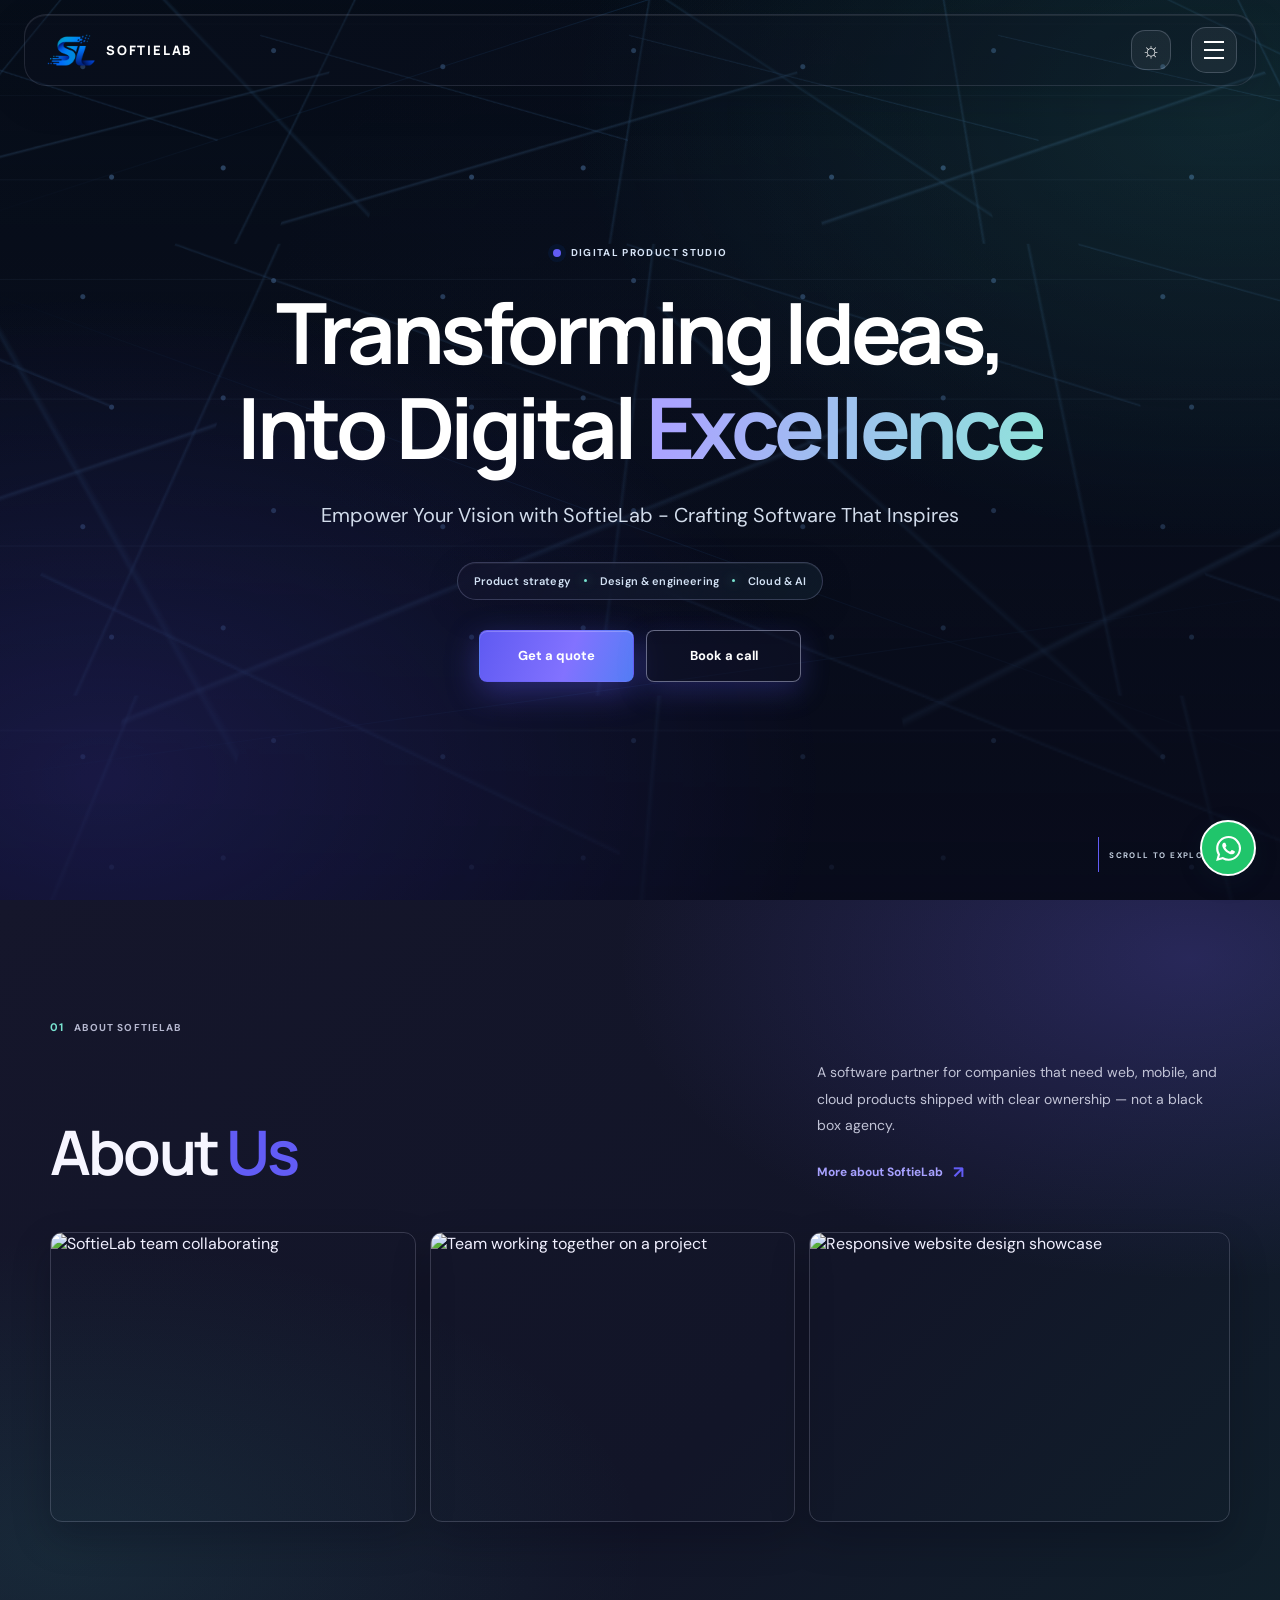
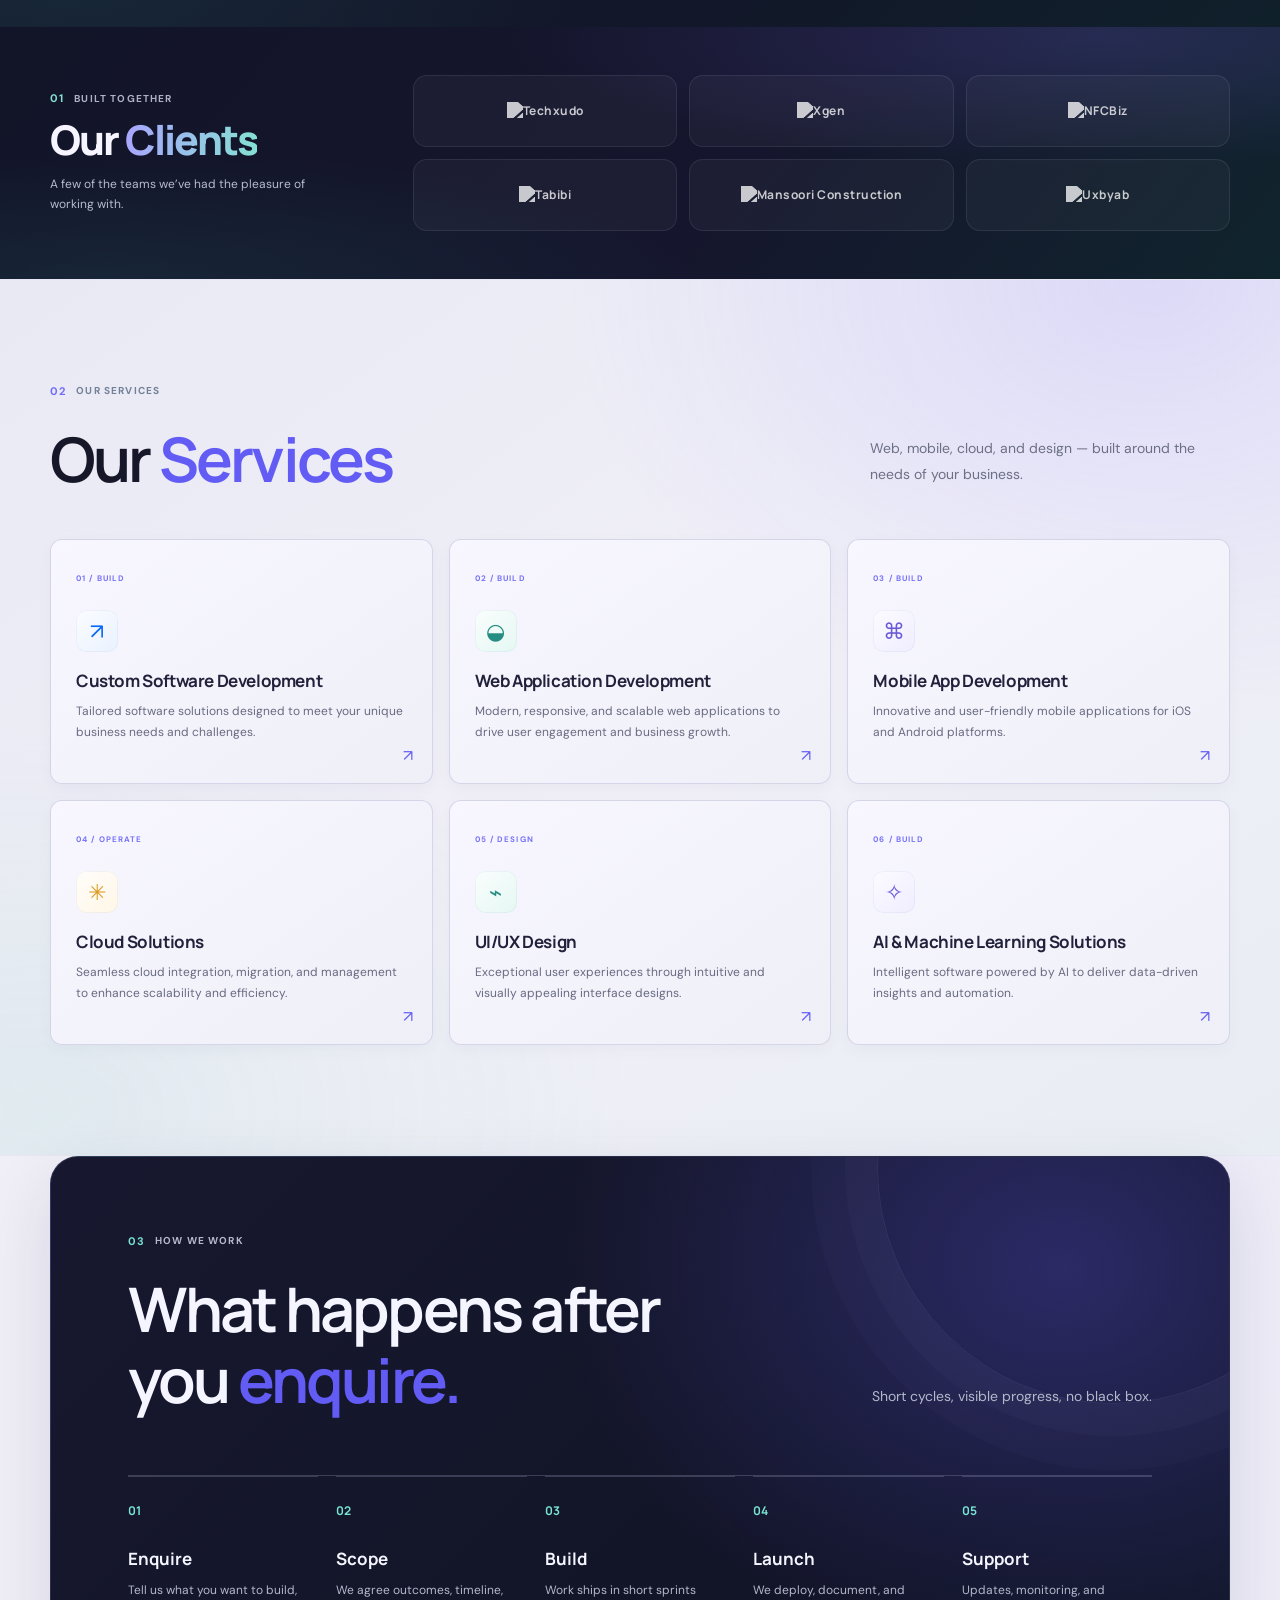
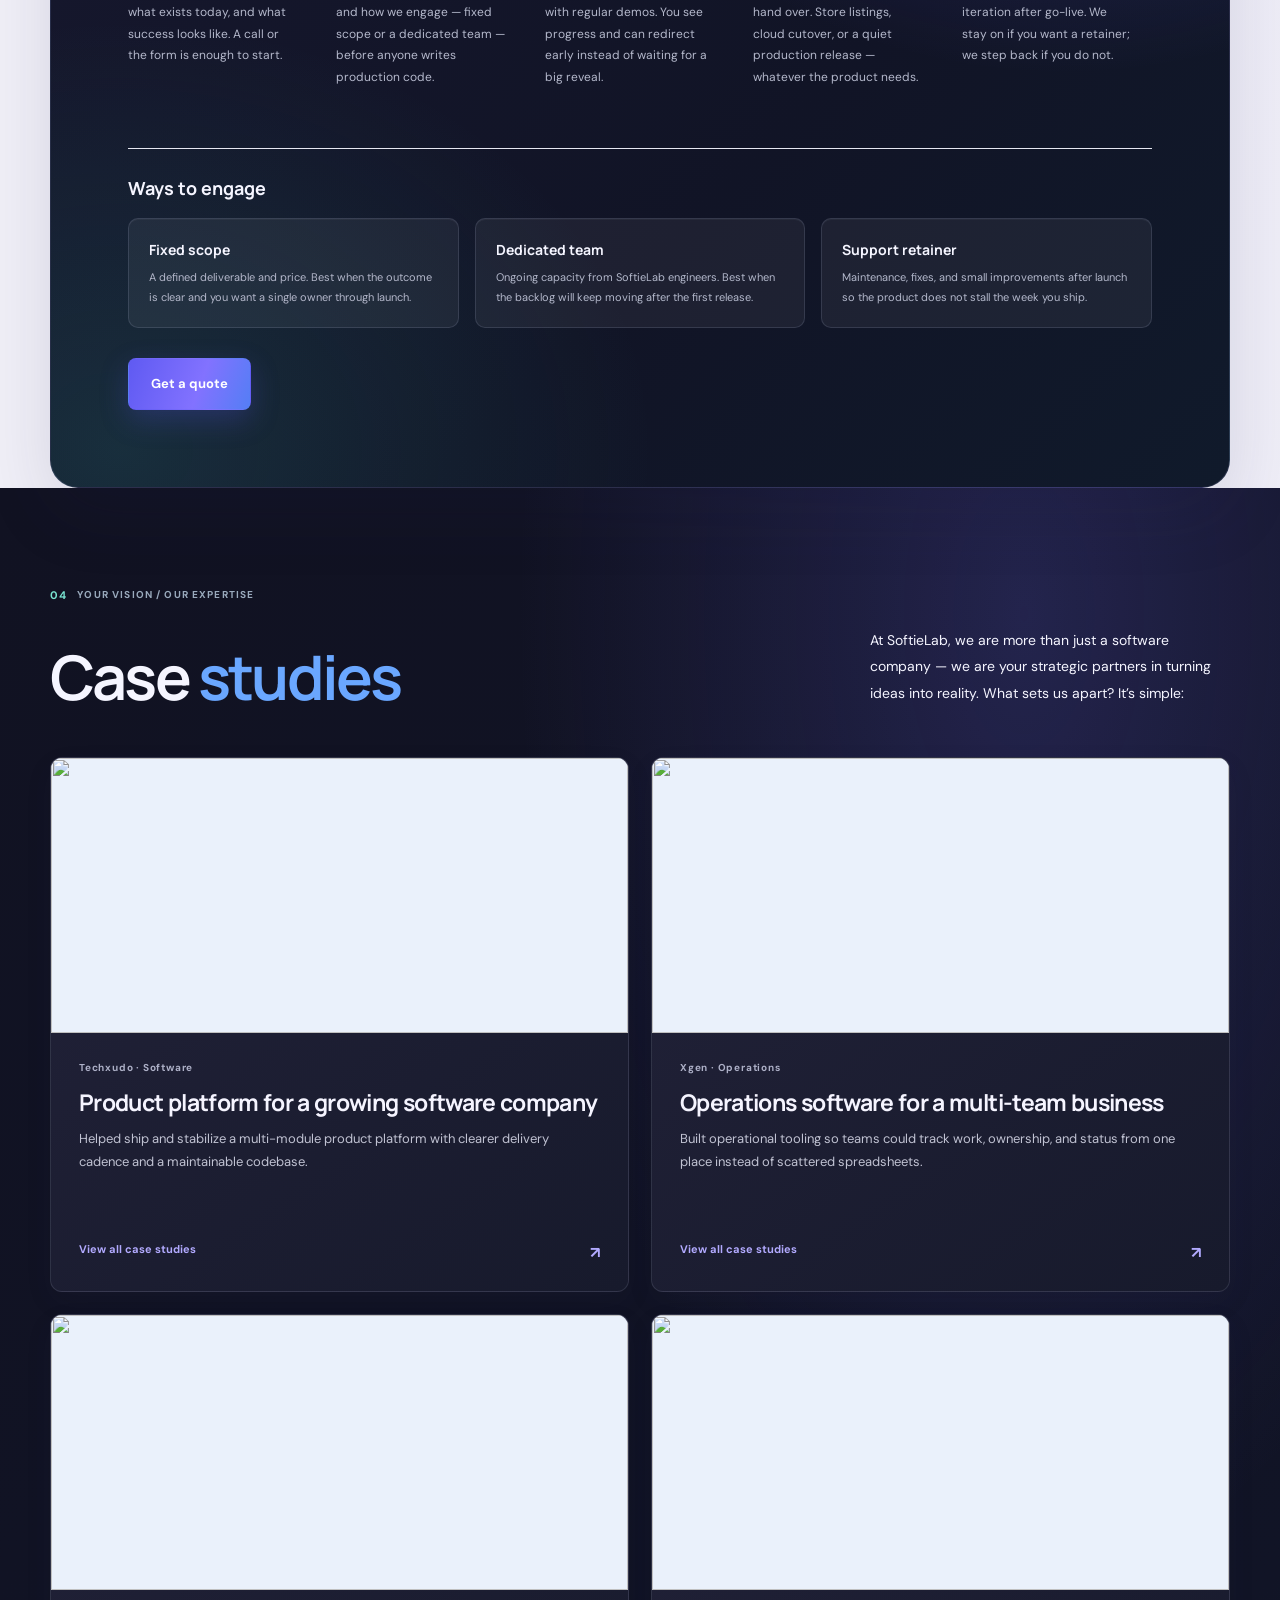
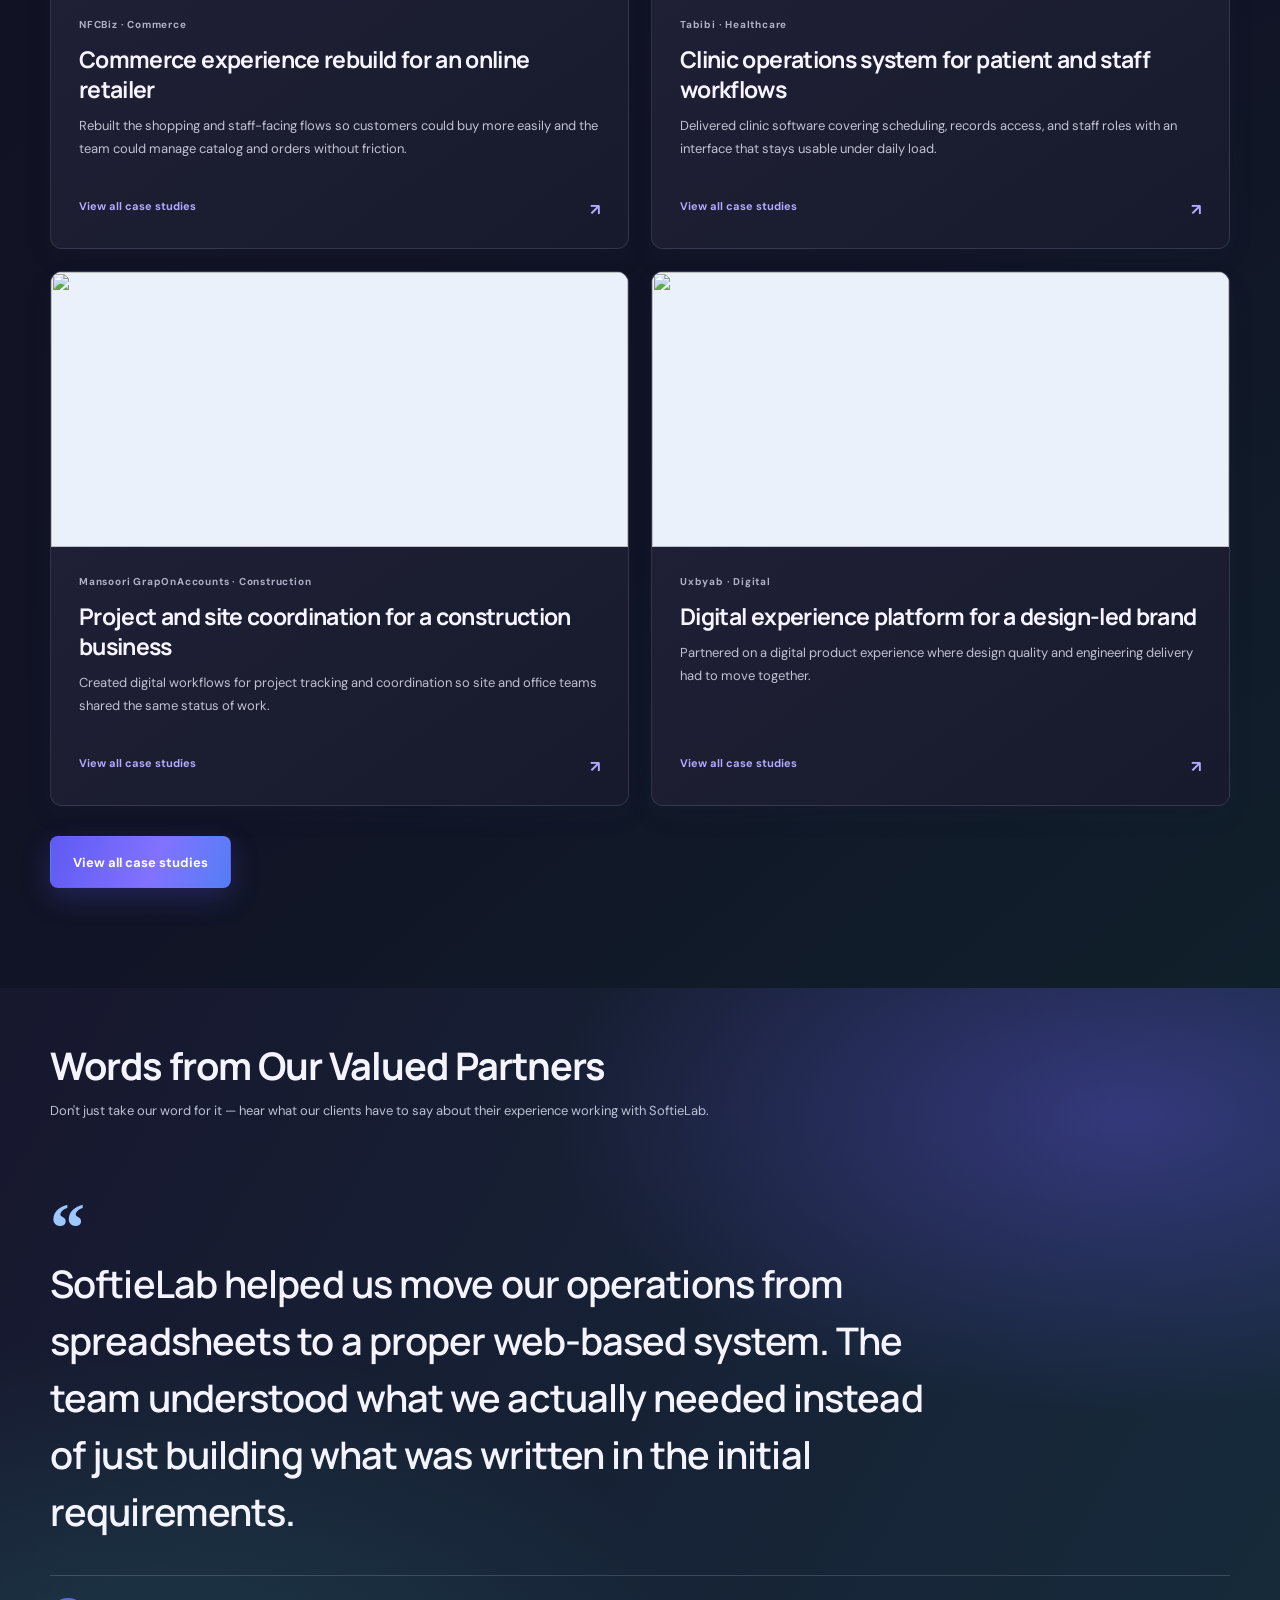
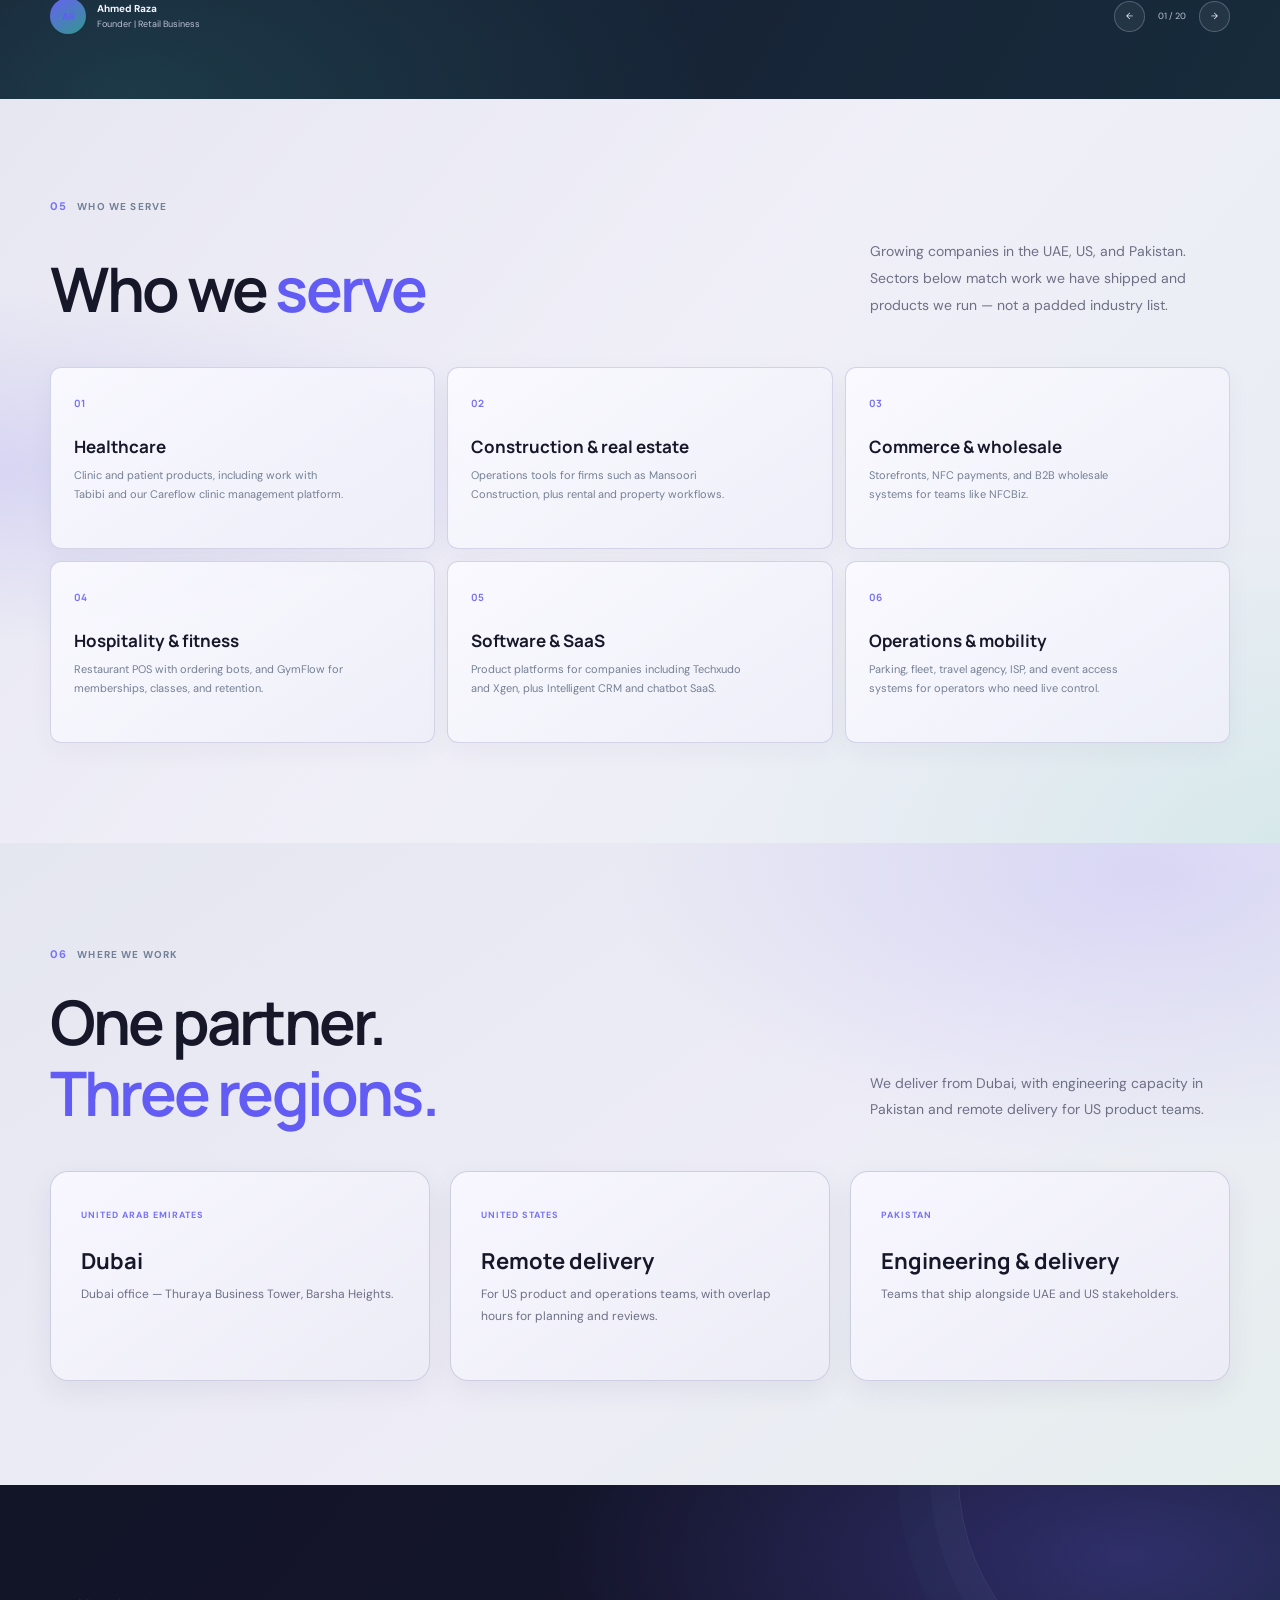
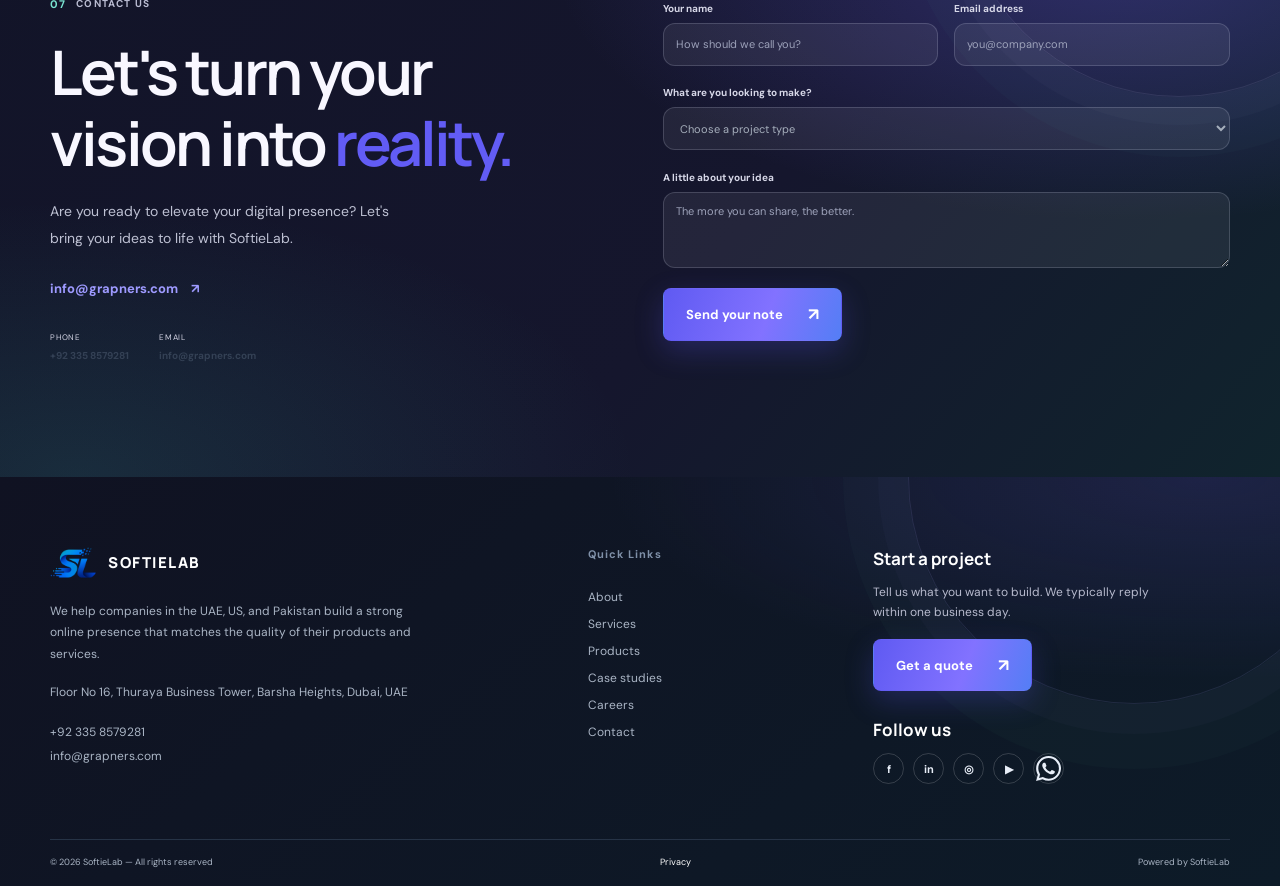
==== commit febcd9a7: "Update website" ====
--- a/index.html
+++ b/index.html
@@ -9,8 +9,8 @@
     <link rel="preconnect" href="https://fonts.googleapis.com">
     <link rel="preconnect" href="https://fonts.gstatic.com" crossorigin>
     <link href="https://fonts.googleapis.com/css2?family=DM+Sans:wght@400;500;600;700&family=Manrope:wght@400;500;600;700;800&display=swap" rel="stylesheet">
-    <link rel="stylesheet" href="styles.css?v=20261028-polished-menu-v3">
-    <script src="script.js?v=20261028-polished-menu" defer></script>
+    <link rel="stylesheet" href="styles.css?v=20261029-logo-original-color-14">
+    <script src="script.js?v=20261029-menu-scroll-logo-casefix-10" defer></script>
   </head>
   <body>
     <header class="site-header home-header">
@@ -45,9 +45,10 @@
           <span></span><span></span><span></span>
         </div>
         <div class="hero-copy">
-          <div class="eyebrow"><span class="eyebrow-dot"></span> WHAT WE DO</div>
+          <div class="eyebrow"><span class="eyebrow-dot"></span> DIGITAL PRODUCT STUDIO</div>
           <h1>Transforming Ideas,<br>Into Digital <span class="blue-text">Excellence</span></h1>
           <p class="hero-description">Empower Your Vision with SoftieLab - Crafting Software That Inspires</p>
+          <div class="hero-capabilities" aria-label="Our capabilities"><span>Product strategy</span><i></i><span>Design &amp; engineering</span><i></i><span>Cloud &amp; AI</span></div>
           <div class="hero-actions">
             <a class="button" href="#contact">Get a quote</a>
             <a class="button hero-secondary" href="https://calendly.com/grapners-info/30min" target="_blank" rel="noreferrer">Book a call</a>
@@ -66,6 +67,22 @@
           <img src="https://grapners.com/images/img01.webp" alt="SoftieLab team collaborating">
           <img src="https://grapners.com/images/img02.webp" alt="Team working together on a project">
           <img src="https://grapners.com/images/img03.webp" alt="Responsive website design showcase">
+        </div>
+      </section>
+
+      <section class="trusted section-wrap" aria-labelledby="home-clients-title">
+        <div class="trusted-copy">
+          <div class="section-kicker"><span>01</span> Built together</div>
+          <h2 id="home-clients-title">Our <span class="blue-text">Clients</span></h2>
+          <p>A few of the teams we’ve had the pleasure of working with.</p>
+        </div>
+        <div class="trusted-list" aria-label="Client companies">
+          <div><img src="https://grapners.com/companies/techxudo.png" alt="Techxudo"></div>
+          <div><img src="https://grapners.com/companies/xgen.png" alt="Xgen"></div>
+          <div><img src="https://grapners.com/companies/nfcbiz.png" alt="NFCBiz"></div>
+          <div><img src="https://grapners.com/companies/tabibi.png" alt="Tabibi"></div>
+          <div><img src="https://grapners.com/companies/mansoori-construction.png" alt="Mansoori Construction"></div>
+          <div><img src="https://grapners.com/companies/uxbyab.png" alt="Uxbyab"></div>
         </div>
       </section>
 
@@ -118,18 +135,6 @@
         <div class="quote-wrap section-wrap"><div class="quote-mark">“</div><blockquote id="quote-text">SoftieLab helped us move our operations from spreadsheets to a proper web-based system. The team understood what we actually needed instead of just building what was written in the initial requirements.</blockquote><div class="quote-bottom"><div class="quote-person"><span class="quote-avatar">AR</span><span><strong>Ahmed Raza</strong><small>Founder | Retail Business</small></span></div><div class="quote-controls"><button type="button" class="quote-prev" aria-label="Previous testimonial">←</button><span id="quote-count">01 / 20</span><button type="button" class="quote-next" aria-label="Next testimonial">→</button></div></div></div>
       </section>
 
-      <section class="trusted section-wrap" aria-label="Trusted by our partners">
-        <h2>Trusted by <span class="blue-text">companies</span></h2>
-        <div class="trusted-list">
-          <img src="https://grapners.com/companies/techxudo.png" alt="Techxudo">
-          <img src="https://grapners.com/companies/xgen.png" alt="Xgen">
-          <img src="https://grapners.com/companies/nfcbiz.png" alt="NFCBiz">
-          <img src="https://grapners.com/companies/tabibi.png" alt="Tabibi">
-          <img src="https://grapners.com/companies/mansoori-construction.png" alt="Mansoori Construction">
-          <img src="https://grapners.com/companies/uxbyab.png" alt="Uxbyab">
-        </div>
-      </section>
-
       <section class="industries section-wrap" id="products">
         <div class="section-kicker"><span>05</span> Who we serve</div>
         <div class="section-heading"><h2>Who we <span class="blue-text">serve</span></h2><p>Growing companies in the UAE, US, and Pakistan. Sectors below match work we have shipped and products we run — not a padded industry list.</p></div>
--- a/styles.css
+++ b/styles.css
@@ -790,8 +790,221 @@
   .main-nav > .button { grid-column: 1; grid-row: 8; margin-top: 22px; }
   .main-nav .menu-aside { grid-column: 1; grid-row: 9; margin-top: 25px; padding-top: 18px; }
 }
+
+:root {
+  --blue: #1768f5;
+  --blue-dark: #0b53d4;
+  --ink: #101828;
+  --muted: #64748b;
+  --line: #e4eaf3;
+  --paper: #fff;
+  --soft: #f3f7fd;
+}
+
+body { color: var(--ink); background: var(--paper); }
+a:focus-visible, button:focus-visible, input:focus-visible, textarea:focus-visible, select:focus-visible, summary:focus-visible {
+  outline: 3px solid #5b9cff;
+  outline-offset: 3px;
+}
+.blue-text { color: var(--blue); }
+.button {
+  border-color: var(--blue);
+  border-radius: 8px;
+  background: linear-gradient(110deg, #1768f5, #287ef3);
+  box-shadow: 0 8px 22px rgba(23, 104, 245, .18);
+}
+.button:hover {
+  border-color: var(--blue-dark);
+  background: linear-gradient(110deg, #0b53d4, #1768f5);
+  box-shadow: 0 12px 26px rgba(23, 104, 245, .26);
+}
+.button-small { border-radius: 8px; }
+.hero::before {
+  background:
+    radial-gradient(ellipse at 50% 32%, rgba(12, 39, 72, .12), transparent 44%),
+    linear-gradient(180deg, rgba(5, 13, 24, .48) 0%, rgba(5, 15, 29, .65) 58%, rgba(5, 15, 29, .88) 100%);
+}
+.hero .eyebrow { color: #d7e4f6; }
+.hero .blue-text { color: #74aaff; }
+.hero-description { color: #d2dceb; }
+.hero-actions .button { min-height: 52px; }
+.hero-secondary { border-color: rgba(215, 230, 250, .55); background: rgba(10, 23, 41, .32); }
+.hero-secondary:hover { border-color: var(--blue); }
+.section-kicker { color: #728198; }
+.section-kicker > span { color: var(--blue); }
+.intro { padding-top: 132px; padding-bottom: 118px; }
+.home-about-images img, .about-image-grid img { border-radius: 12px; }
+.services {
+  background: linear-gradient(180deg, #f1f6fd 0%, #f8faff 100%);
+}
+.service-card {
+  border-color: #e4eaf3;
+  border-radius: 12px;
+  box-shadow: 0 5px 16px rgba(19, 40, 73, .035);
+  transition: transform .24s ease, box-shadow .24s ease, border-color .24s ease;
+}
+.service-card:hover {
+  transform: translateY(-5px);
+  border-color: #cbdcff;
+  box-shadow: 0 16px 34px rgba(19, 40, 73, .1);
+}
+.service-icon { border-radius: 10px; }
+.service-card h3, .step h3, .engagement > h3, .engagement-grid b { color: #17243a; }
+.process { padding-block: 124px; }
+.step { border-top-color: #e3eaf3; }
+.step > span { color: var(--blue); }
+.engagement-grid article {
+  border-color: #e4eaf3;
+  border-radius: 10px;
+  box-shadow: 0 4px 14px rgba(19, 40, 73, .035);
+}
+.work {
+  background:
+    radial-gradient(ellipse at 80% 6%, rgba(35, 91, 166, .16), transparent 35%),
+    linear-gradient(140deg, #0b1728, #0a1422 68%, #101f34);
+}
+.work .case-feature { border-radius: 12px; }
+.work .case-feature > img { transition: transform .5s ease; }
+.work .case-feature:hover > img { transform: scale(1.025); }
+.work .text-link, .work .case-feature a { color: #8bb9ff; }
+.industries {
+  background: linear-gradient(180deg, #f2f7fd 0%, #f8faff 100%);
+}
+.industry-grid {
+  gap: 12px;
+  border: 0;
+}
+.industry-grid article {
+  min-height: 182px;
+  border: 1px solid #e4eaf3;
+  border-radius: 11px;
+  background: rgba(255, 255, 255, .9);
+  transition: transform .2s ease, border-color .2s ease, box-shadow .2s ease;
+}
+.industry-grid article:hover {
+  transform: translateY(-3px);
+  border-color: #cbdcff;
+  box-shadow: 0 12px 28px rgba(19, 40, 73, .07);
+}
+.quote-section {
+  background:
+    radial-gradient(ellipse at 82% 18%, rgba(53, 119, 213, .24), transparent 36%),
+    linear-gradient(120deg, #10243d, #123b70);
+}
+.quote-avatar { background: #347ef1; }
+.site-footer { background: linear-gradient(140deg, #091522, #0b192a); }
+.page-hero, .about-hero {
+  position: relative;
+  isolation: isolate;
+  overflow: hidden;
+  background:
+    radial-gradient(ellipse at 82% 25%, rgba(35, 105, 193, .25), transparent 34%),
+    radial-gradient(ellipse at 12% 90%, rgba(24, 76, 136, .18), transparent 38%),
+    linear-gradient(125deg, #091522, #0b1c31 64%, #102844);
+}
+.page-hero::after, .about-hero::after {
+  position: absolute;
+  z-index: -1;
+  inset: 0;
+  content: "";
+  opacity: .14;
+  background-image: radial-gradient(rgba(171, 204, 247, .7) .7px, transparent .7px);
+  background-size: 24px 24px;
+  mask-image: linear-gradient(90deg, transparent 10%, #000 100%);
+}
+.page-hero .blue-text, .about-hero-copy .blue-text { color: #78adff; }
+.page-hero .eyebrow, .about-hero .eyebrow { color: #bdcbe0; }
+.page-hero p, .about-hero-copy p { color: #c1ccdc; }
+.page-section { padding-block: 108px; }
+.page-section-tint { background: linear-gradient(180deg, #f2f7fd, #f8faff); }
+.page-stat-grid article, .detail-card, .case-card, .process-list li,
+.location-grid article, .partner-grid article, .image-card, .case-feature {
+  border-color: #e3eaf3;
+  border-radius: 12px;
+  box-shadow: 0 6px 20px rgba(19, 40, 73, .045);
+  transition: transform .22s ease, border-color .22s ease, box-shadow .22s ease;
+}
+.page-stat-grid article:hover, .detail-card:hover, .case-card:hover, .process-list li:hover,
+.location-grid article:hover, .partner-grid article:hover, .image-card:hover, .case-feature:hover {
+  transform: translateY(-4px);
+  border-color: #cbdcff;
+  box-shadow: 0 16px 34px rgba(19, 40, 73, .1);
+}
+.page-stat-grid article, .detail-card, .case-card, .process-list li,
+.location-grid article, .partner-grid article, .image-card, .case-feature { background-color: #fff; }
+.page-stat-grid article > strong, .detail-card a, .case-card a, .image-card a, .case-feature a { color: var(--blue); }
+.image-card > img, .case-feature > img { background: #eaf1fb; }
+.image-card > img, .case-feature > img { transition: transform .45s ease; }
+.image-card:hover > img, .case-feature:hover > img { transform: scale(1.025); }
+.page-cta {
+  margin-block: 28px;
+  padding: 46px;
+  border: 1px solid #dfe9f8;
+  border-radius: 16px;
+  background: linear-gradient(115deg, #f0f6ff, #f7faff 68%, #eaf3ff);
+}
+.page-cta .button { flex: 0 0 auto; }
+.contact-form input, .contact-form textarea, .contact-form select {
+  border-color: #dbe4f0;
+  border-radius: 8px;
+  background: #fff;
+}
+.contact-form input:focus, .contact-form textarea:focus, .contact-form select:focus {
+  border-color: #79aaff;
+  box-shadow: 0 0 0 4px rgba(23, 104, 245, .1);
+}
+.whatsapp-float { box-shadow: 0 7px 22px rgba(14, 33, 54, .24); }
+body.dark-theme {
+  --blue: #70a8ff;
+  --blue-dark: #4387ee;
+  --ink: #edf3fc;
+  --muted: #a9b7cb;
+  --line: #26364b;
+  --paper: #101a29;
+  --soft: #0d1726;
+}
+body.dark-theme .services, body.dark-theme .industries, body.dark-theme .page-section-tint {
+  background: linear-gradient(180deg, #0d1726, #101a29);
+}
+body.dark-theme .service-card, body.dark-theme .engagement-grid article,
+body.dark-theme .industry-grid article, body.dark-theme .page-stat-grid article,
+body.dark-theme .detail-card, body.dark-theme .case-card, body.dark-theme .process-list li,
+body.dark-theme .location-grid article, body.dark-theme .partner-grid article,
+body.dark-theme .image-card, body.dark-theme .case-feature {
+  border-color: #293a51;
+  background: #142236;
+  box-shadow: 0 8px 22px rgba(0, 0, 0, .13);
+}
+body.dark-theme .service-card h3, body.dark-theme .step h3, body.dark-theme .engagement > h3,
+body.dark-theme .engagement-grid b, body.dark-theme .industry-grid h3,
+body.dark-theme .page-stat-grid h3, body.dark-theme .detail-card h3, body.dark-theme .case-card h3,
+body.dark-theme .process-list h3, body.dark-theme .location-grid h3, body.dark-theme .partner-grid h3,
+body.dark-theme .image-card h3 { color: #edf3fc; }
+body.dark-theme .industry-grid, body.dark-theme .industry-grid article { border-color: #293a51; }
+body.dark-theme .page-cta { border-color: #2b4564; background: linear-gradient(115deg, #132943, #142236); }
+body.dark-theme .contact-form input, body.dark-theme .contact-form textarea, body.dark-theme .contact-form select {
+  border-color: #33465e;
+  color: #edf3fc;
+  background: #142236;
+}
+@media (max-width: 700px) {
+  .intro { padding-top: 92px; padding-bottom: 82px; }
+  .process, .industries { padding-block: 78px; }
+  .services, .work { padding-block: 78px; }
+  .service-card { border-radius: 11px; }
+  .industry-grid { gap: 9px; }
+  .industry-grid article { min-height: 160px; padding: 17px; }
+  .page-section { padding-block: 76px; }
+  .page-cta { margin-inline: 20px; padding: 26px 22px; border-radius: 13px; }
+  .page-hero::after, .about-hero::after { opacity: .1; }
+}
+@media (prefers-reduced-motion: reduce) {
+  .service-card, .industry-grid article, .page-stat-grid article, .detail-card, .case-card,
+  .process-list li, .location-grid article, .partner-grid article, .image-card, .case-feature,
+  .image-card > img, .case-feature > img { transition-duration: .01ms; }
+}
 .site-header, .inner-page .site-header {
-  background-color: rgba(0, 0, 0, .45);
+  background-color: rgba(5, 13, 24, .94);
   border-bottom-color: rgba(255, 255, 255, .12);
   backdrop-filter: none;
   -webkit-backdrop-filter: none;
@@ -801,6 +1014,1633 @@
   border-bottom-color: transparent;
 }
 .home-header.solid-background, body.menu-open .home-header {
-  background-color: rgba(0, 0, 0, .45);
+  background-color: rgba(0, 0, 0, .68);
   border-bottom-color: rgba(255, 255, 255, .12);
 }
+
+.hero::after {
+  position: absolute;
+  z-index: 1;
+  inset: -20%;
+  content: "";
+  pointer-events: none;
+  opacity: .55;
+  background:
+    radial-gradient(ellipse at 18% 72%, rgba(19, 105, 235, .2), transparent 36%),
+    radial-gradient(ellipse at 84% 24%, rgba(45, 154, 255, .18), transparent 32%);
+  animation: hero-glow-drift 18s ease-in-out infinite alternate;
+}
+.hero-copy > * {
+  animation: hero-rise .7s both;
+}
+.hero-copy > :nth-child(2) { animation-delay: .08s; }
+.hero-copy > :nth-child(3) { animation-delay: .16s; }
+.hero-copy > :nth-child(4) { animation-delay: .22s; }
+.hero-copy > :nth-child(5) { animation-delay: .3s; }
+.hero .blue-text {
+  color: #a7ccff;
+  background: linear-gradient(100deg, #72aaff 8%, #a5d5ff 48%, #78a8ff 88%);
+  background-size: 180% auto;
+  -webkit-background-clip: text;
+  background-clip: text;
+  -webkit-text-fill-color: transparent;
+  animation: hero-rise .7s both, text-glow-drift 8s ease-in-out .7s infinite alternate;
+}
+.hero-capabilities {
+  display: inline-flex;
+  align-items: center;
+  gap: 13px;
+  margin: 0 0 30px;
+  padding: 11px 16px;
+  border: 1px solid rgba(208, 227, 255, .19);
+  border-radius: 999px;
+  color: #d3e2f5;
+  background: rgba(10, 25, 45, .34);
+  box-shadow: inset 0 1px rgba(255, 255, 255, .06), 0 10px 38px rgba(0, 0, 0, .12);
+  font-size: 11px;
+  font-weight: 600;
+  letter-spacing: .15px;
+  backdrop-filter: blur(8px);
+}
+.hero-capabilities i {
+  width: 3px;
+  height: 3px;
+  flex: 0 0 3px;
+  border-radius: 50%;
+  background: #75adff;
+  box-shadow: 0 0 10px rgba(117, 173, 255, .8);
+}
+.hero-actions .button {
+  transition: transform .24s ease, box-shadow .24s ease, border-color .24s ease, background .24s ease;
+}
+.hero-actions .button:first-child {
+  box-shadow: 0 8px 26px rgba(25, 106, 247, .32), inset 0 1px rgba(255, 255, 255, .22);
+}
+.hero-actions .button:first-child:hover {
+  transform: translateY(-3px);
+  box-shadow: 0 14px 34px rgba(25, 106, 247, .42), inset 0 1px rgba(255, 255, 255, .25);
+}
+.section-heading h2, .page-heading h2, .intro h2, .contact h2 {
+  text-wrap: balance;
+}
+.section-kicker {
+  letter-spacing: 1.15px;
+  text-transform: uppercase;
+}
+.service-card, .industry-grid article, .location-grid article, .partner-grid article,
+.detail-card, .case-card, .image-card, .case-feature, .page-stat-grid article,
+.process-list li, .engagement-grid article {
+  position: relative;
+  overflow: hidden;
+}
+.service-card::before, .industry-grid article::before, .location-grid article::before,
+.partner-grid article::before, .detail-card::before, .case-card::before,
+.image-card::before, .case-feature::before, .page-stat-grid article::before,
+.process-list li::before, .engagement-grid article::before {
+  position: absolute;
+  inset: 0 0 auto;
+  height: 2px;
+  content: "";
+  opacity: 0;
+  background: linear-gradient(90deg, transparent, #66a5ff, #b1d5ff, transparent);
+  transition: opacity .24s ease;
+}
+.service-card:hover::before, .industry-grid article:hover::before,
+.location-grid article:hover::before, .partner-grid article:hover::before,
+.detail-card:hover::before, .case-card:hover::before, .image-card:hover::before,
+.case-feature:hover::before, .page-stat-grid article:hover::before,
+.process-list li:hover::before, .engagement-grid article:hover::before {
+  opacity: 1;
+}
+.service-icon {
+  background-image: linear-gradient(140deg, rgba(255, 255, 255, .8), transparent);
+  box-shadow: inset 0 0 0 1px rgba(35, 91, 166, .06);
+}
+.home-about-images img, .about-image-grid img {
+  transition: transform .6s cubic-bezier(.2, .7, .2, 1), box-shadow .3s ease;
+}
+.home-about-images img:hover, .about-image-grid img:hover {
+  z-index: 1;
+  transform: translateY(-4px) scale(1.015);
+  box-shadow: 0 18px 38px rgba(10, 26, 48, .18);
+}
+.page-hero .eyebrow, .about-hero .eyebrow {
+  letter-spacing: 1.25px;
+  text-transform: uppercase;
+}
+.page-hero h1 .blue-text, .about-hero h1 .blue-text {
+  color: #8dbaff;
+  background: linear-gradient(100deg, #74aaff, #b1d8ff 52%, #78a8ff);
+  -webkit-background-clip: text;
+  background-clip: text;
+  -webkit-text-fill-color: transparent;
+}
+.page-cta {
+  position: relative;
+  overflow: hidden;
+}
+.page-cta::after {
+  position: absolute;
+  top: -50%;
+  right: -4%;
+  width: 250px;
+  height: 250px;
+  border: 1px solid rgba(74, 133, 211, .13);
+  border-radius: 50%;
+  content: "";
+  box-shadow: 0 0 0 24px rgba(74, 133, 211, .035), 0 0 0 48px rgba(74, 133, 211, .025);
+  pointer-events: none;
+}
+.site-footer a:not(.button) { transition: color .2s ease; }
+.site-footer a:not(.button):hover { color: #9dc4ff; }
+.whatsapp-float { transition: transform .22s ease, box-shadow .22s ease; }
+.whatsapp-float:hover {
+  transform: translateY(-3px) scale(1.04);
+  box-shadow: 0 12px 28px rgba(14, 33, 54, .3);
+}
+
+.has-motion .reveal-on-scroll {
+  opacity: 0;
+  transform: translate3d(0, 28px, 0) scale(.985);
+  transition:
+    opacity .62s ease var(--reveal-delay, 0ms),
+    transform .72s cubic-bezier(.2, .7, .2, 1) var(--reveal-delay, 0ms);
+}
+.has-motion .reveal-on-scroll.is-visible {
+  opacity: 1;
+  transform: translate3d(0, 0, 0) scale(1);
+}
+.site-header::after {
+  position: absolute;
+  inset: auto auto 0 0;
+  width: var(--scroll-progress, 0%);
+  height: 2px;
+  content: "";
+  pointer-events: none;
+  background: linear-gradient(90deg, #39a8ff, #5cd5d0 58%, #81aaff);
+  box-shadow: 0 0 12px rgba(69, 183, 231, .36);
+  transition: width .1s linear;
+}
+.hero-video {
+  transform: scale(1.04);
+  animation: hero-video-drift 28s ease-in-out infinite alternate;
+  will-change: transform;
+}
+.hero-backdrop::before {
+  animation: hero-grid-drift 36s ease-in-out infinite alternate;
+}
+.hero .blue-text {
+  background-image: linear-gradient(100deg, #83b9ff 6%, #8de5e2 52%, #91b6ff 92%);
+  background-size: 200% auto;
+}
+.service-card, .industry-grid article, .location-grid article, .partner-grid article,
+.detail-card, .case-card, .image-card, .case-feature, .page-stat-grid article,
+.process-list li, .engagement-grid article {
+  transition:
+    transform .28s cubic-bezier(.2, .7, .2, 1),
+    box-shadow .28s ease,
+    border-color .28s ease,
+    background-color .28s ease;
+}
+.button {
+  position: relative;
+  isolation: isolate;
+  overflow: hidden;
+}
+.button::after {
+  position: absolute;
+  z-index: -1;
+  inset: -20% auto -20% -45%;
+  width: 35%;
+  content: "";
+  opacity: 0;
+  background: linear-gradient(90deg, transparent, rgba(255, 255, 255, .28), transparent);
+  transform: skewX(-20deg);
+  transition: transform .55s ease, opacity .2s ease;
+}
+.button:hover::after {
+  opacity: 1;
+  transform: translateX(440%) skewX(-20deg);
+}
+.text-link span, .case-feature a b, .image-card a b {
+  transition: transform .22s ease;
+}
+.text-link:hover span, .case-feature a:hover b, .image-card a:hover b {
+  transform: translate(3px, -2px);
+}
+
+@keyframes hero-rise {
+  from { opacity: 0; transform: translateY(15px); }
+  to { opacity: 1; transform: translateY(0); }
+}
+@keyframes hero-video-drift {
+  from { transform: scale(1.04) translate3d(-.35%, -.25%, 0); }
+  to { transform: scale(1.1) translate3d(.35%, .25%, 0); }
+}
+@keyframes hero-grid-drift {
+  from { background-position: 0 0, 0 0, 0 0, 0 0, 0 0; }
+  to { background-position: 28px 18px, -24px 12px, 16px -21px, 0 18px, -20px 14px; }
+}
+@keyframes hero-glow-drift {
+  from { transform: translate3d(-1.5%, 1%, 0) scale(.98); }
+  to { transform: translate3d(1.5%, -1%, 0) scale(1.02); }
+}
+@keyframes text-glow-drift {
+  from { background-position: 0% center; }
+  to { background-position: 100% center; }
+}
+
+@media (max-width: 700px) {
+  .hero-capabilities {
+    gap: 8px;
+    margin-bottom: 25px;
+    padding: 10px 12px;
+    font-size: 9px;
+  }
+  .hero-capabilities i { width: 2px; height: 2px; flex-basis: 2px; }
+  .hero .eyebrow { margin-bottom: 20px; }
+  .hero h1 { letter-spacing: -3px; }
+  .section-heading, .page-heading { align-items: flex-start; }
+}
+@media (max-width: 380px) {
+  .hero-capabilities { gap: 6px; font-size: 8px; }
+}
+@media (prefers-reduced-motion: reduce) {
+  .hero::after, .hero-copy > *, .hero .blue-text, .hero-video, .hero-backdrop::before { animation: none; }
+  .has-motion .reveal-on-scroll, .has-motion .reveal-on-scroll.is-visible {
+    opacity: 1;
+    transform: none;
+    transition: none;
+  }
+  .button::after { display: none; }
+}
+
+/* A more distinctive midnight, periwinkle, and mint studio palette. */
+:root {
+  --blue: #625cf5;
+  --blue-dark: #4b45db;
+  --ink: #17172a;
+  --muted: #6d7085;
+  --line: #e6e7f1;
+  --paper: #fff;
+  --soft: #f5f5fc;
+  --studio-violet: #716bff;
+  --studio-mint: #79e4d1;
+  --studio-midnight: #101222;
+}
+body.dark-theme {
+  --blue: #a4a0ff;
+  --blue-dark: #817aff;
+  --ink: #f2f1ff;
+  --muted: #a9abc0;
+  --line: #303149;
+  --paper: #111222;
+  --soft: #17182b;
+}
+.blue-text { color: var(--blue); }
+.button {
+  border-color: transparent;
+  background: linear-gradient(110deg, #5f5af2, #8272ff 58%, #547ef5);
+  box-shadow: 0 10px 28px rgba(89, 84, 235, .25);
+}
+.button:hover {
+  border-color: transparent;
+  background: linear-gradient(110deg, #4f49df, #7061f0 58%, #466de4);
+  box-shadow: 0 14px 32px rgba(89, 84, 235, .34);
+}
+.hero::before {
+  background:
+    radial-gradient(ellipse at 50% 35%, rgba(35, 44, 88, .04), transparent 42%),
+    linear-gradient(180deg, rgba(7, 9, 22, .37) 0%, rgba(9, 11, 27, .57) 48%, rgba(9, 11, 27, .9) 100%);
+}
+.hero::after {
+  opacity: .7;
+  background:
+    radial-gradient(ellipse at 20% 76%, rgba(99, 86, 255, .26), transparent 36%),
+    radial-gradient(ellipse at 83% 23%, rgba(82, 221, 204, .18), transparent 32%);
+}
+.hero .blue-text {
+  background-image: linear-gradient(100deg, #aaa4ff 4%, #8de9d7 55%, #c2baff 96%);
+}
+.hero-capabilities {
+  border-color: rgba(195, 199, 255, .22);
+  background: linear-gradient(110deg, rgba(19, 20, 45, .68), rgba(20, 37, 51, .5));
+}
+.hero-capabilities i {
+  background: var(--studio-mint);
+  box-shadow: 0 0 11px rgba(121, 228, 209, .8);
+}
+.hero-actions .button:first-child {
+  box-shadow: 0 10px 32px rgba(93, 87, 242, .38), inset 0 1px rgba(255, 255, 255, .22);
+}
+.hero-actions .button:first-child:hover {
+  box-shadow: 0 15px 40px rgba(93, 87, 242, .48), inset 0 1px rgba(255, 255, 255, .24);
+}
+.hero-secondary {
+  border-color: rgba(216, 222, 255, .44);
+  background: rgba(18, 19, 43, .48);
+}
+.hero-secondary:hover {
+  border-color: rgba(139, 230, 215, .72);
+  background: rgba(37, 52, 70, .72);
+}
+.section-kicker > span, .step > span, .service-number,
+.industry-grid article > span, .location-grid article > span,
+.partner-grid article > span, .product-type {
+  color: #7772f7;
+}
+.services {
+  position: relative;
+  isolation: isolate;
+  overflow: hidden;
+  border: 1px solid #e8e8f4;
+  border-radius: 26px;
+  background:
+    radial-gradient(ellipse at 93% 0%, rgba(116, 108, 255, .11), transparent 36%),
+    radial-gradient(ellipse at 0% 100%, rgba(113, 226, 209, .1), transparent 30%),
+    linear-gradient(145deg, #f8f8ff, #f1f3fc 72%, #f9fbff);
+}
+.services .section-kicker > span { color: #716bfa; }
+.service-card {
+  border-color: rgba(224, 225, 240, .9);
+  background: linear-gradient(150deg, rgba(255, 255, 255, .98), rgba(250, 250, 255, .94));
+}
+.service-card:nth-child(3n + 2) .service-icon {
+  color: #268d83;
+  background-color: #e5f8f3;
+}
+.service-card:nth-child(3n + 3) .service-icon {
+  color: #6959d8;
+  background-color: #f0edff;
+}
+.service-card:hover {
+  border-color: #c4c0ff;
+  box-shadow: 0 20px 46px rgba(66, 65, 143, .13);
+}
+.service-card::before, .industry-grid article::before, .location-grid article::before,
+.partner-grid article::before, .detail-card::before, .case-card::before,
+.image-card::before, .case-feature::before, .page-stat-grid article::before,
+.process-list li::before, .engagement-grid article::before {
+  background: linear-gradient(90deg, transparent, #8278ff 48%, #7ce2d2, transparent);
+}
+.process.section-wrap {
+  position: relative;
+  isolation: isolate;
+  overflow: hidden;
+  padding: clamp(40px, 6vw, 78px);
+  border: 1px solid rgba(173, 180, 255, .14);
+  border-radius: 28px;
+  color: #f5f5ff;
+  background:
+    radial-gradient(ellipse at 86% 12%, rgba(103, 91, 246, .3), transparent 35%),
+    radial-gradient(ellipse at 6% 96%, rgba(54, 177, 165, .16), transparent 34%),
+    linear-gradient(135deg, #17182f, #111426 62%, #101a2b);
+  box-shadow: 0 25px 70px rgba(30, 30, 77, .12);
+}
+.process.section-wrap::after {
+  position: absolute;
+  z-index: -1;
+  top: -225px;
+  right: -120px;
+  width: 470px;
+  height: 470px;
+  border: 1px solid rgba(205, 207, 255, .09);
+  border-radius: 50%;
+  content: "";
+  box-shadow: 0 0 0 32px rgba(205, 207, 255, .025), 0 0 0 66px rgba(205, 207, 255, .018);
+  pointer-events: none;
+}
+.process .section-kicker { color: #b6b8d0; }
+.process .section-kicker > span, .process .step > span { color: var(--studio-mint); }
+.process h2 { color: #f5f5ff; }
+.process .process-top > p, .process .step p { color: #b4b8cb; }
+.process .steps { border-top-color: rgba(201, 205, 236, .22); }
+.process .step { border-top-color: rgba(201, 205, 236, .22); }
+.process .step h3, .process .engagement > h3 { color: #f5f5ff; }
+.process .engagement-grid article {
+  border-color: rgba(198, 202, 241, .14);
+  background: rgba(255, 255, 255, .055);
+  box-shadow: inset 0 1px rgba(255, 255, 255, .045);
+}
+.process .engagement-grid b { color: #f5f5ff; }
+.process .engagement-grid p { color: #b4b8cb; }
+.process .engagement-grid article:hover {
+  border-color: rgba(140, 230, 216, .45);
+  background: rgba(255, 255, 255, .085);
+}
+.work {
+  background:
+    radial-gradient(ellipse at 80% 6%, rgba(93, 88, 206, .24), transparent 35%),
+    linear-gradient(140deg, #111222, #111426 68%, #10202b);
+}
+.work .section-kicker > span { color: var(--studio-mint); }
+.work .section-heading h2, .work .section-heading > p { color: #f5f5ff; }
+.work .case-feature:hover {
+  border-color: rgba(137, 132, 255, .62);
+  box-shadow: 0 24px 54px rgba(0, 0, 0, .28);
+}
+.quote-section {
+  background:
+    radial-gradient(ellipse at 88% 18%, rgba(96, 86, 226, .4), transparent 36%),
+    radial-gradient(ellipse at 10% 100%, rgba(54, 171, 159, .2), transparent 36%),
+    linear-gradient(120deg, #17172e, #162b3b);
+}
+.quote-section .quote-heading h2, .quote-section .quote-heading p,
+.quote-section .quote-wrap blockquote, .quote-section .quote-person strong {
+  color: #f4f4ff;
+}
+.quote-section .quote-heading p, .quote-section .quote-person small,
+.quote-section #quote-count { color: #bcc1d5; }
+.quote-section .quote-avatar { background: linear-gradient(145deg, #6861f4, #31988d); }
+.quote-section .quote-bottom { border-top-color: rgba(222, 225, 249, .18); }
+.quote-section .quote-controls button {
+  border-color: rgba(224, 228, 250, .25);
+  color: #f4f4ff;
+  background: rgba(255, 255, 255, .06);
+}
+.quote-section .quote-controls button:hover {
+  border-color: var(--studio-mint);
+  background: rgba(121, 228, 209, .15);
+}
+.industries {
+  background:
+    radial-gradient(ellipse at 100% 0%, rgba(115, 107, 249, .1), transparent 32%),
+    linear-gradient(180deg, #f7f7fd, #f0f3fa);
+}
+.industry-grid article, .location-grid article, .partner-grid article,
+.detail-card, .case-card, .image-card, .page-stat-grid article, .process-list li {
+  border-color: #e4e5f1;
+  box-shadow: 0 8px 26px rgba(35, 36, 81, .045);
+}
+.industry-grid article:hover, .location-grid article:hover, .partner-grid article:hover,
+.detail-card:hover, .case-card:hover, .image-card:hover, .page-stat-grid article:hover,
+.process-list li:hover {
+  border-color: #c5c1ff;
+  box-shadow: 0 19px 42px rgba(67, 63, 139, .12);
+}
+.site-footer {
+  background:
+    radial-gradient(ellipse at 94% 0%, rgba(91, 78, 195, .2), transparent 35%),
+    linear-gradient(140deg, #101222, #0d1b28);
+}
+.page-hero, .about-hero {
+  background:
+    radial-gradient(ellipse at 86% 24%, rgba(111, 99, 239, .3), transparent 34%),
+    radial-gradient(ellipse at 12% 90%, rgba(54, 171, 159, .14), transparent 38%),
+    linear-gradient(125deg, #101222, #11172c 64%, #142b39);
+}
+.page-hero h1 .blue-text, .about-hero h1 .blue-text {
+  background-image: linear-gradient(100deg, #aaa4ff, #8de9d7 56%, #c2baff);
+}
+.page-section-tint {
+  background:
+    radial-gradient(ellipse at 100% 0%, rgba(112, 103, 239, .08), transparent 34%),
+    linear-gradient(180deg, #f7f7fd, #f0f3fa);
+}
+.page-cta {
+  border-color: #e1defe;
+  background:
+    radial-gradient(ellipse at 100% 0%, rgba(113, 104, 244, .13), transparent 43%),
+    radial-gradient(ellipse at 2% 100%, rgba(72, 196, 176, .1), transparent 35%),
+    linear-gradient(120deg, #f3f2ff, #f7fafc);
+}
+.contact-form input:focus, .contact-form textarea:focus, .contact-form select:focus {
+  border-color: #8580f6;
+  box-shadow: 0 0 0 4px rgba(98, 92, 245, .12);
+}
+body.dark-theme .services, body.dark-theme .industries, body.dark-theme .page-section-tint {
+  background: linear-gradient(145deg, #17182b, #111222);
+}
+body.dark-theme .service-card, body.dark-theme .engagement-grid article,
+body.dark-theme .industry-grid article, body.dark-theme .page-stat-grid article,
+body.dark-theme .detail-card, body.dark-theme .case-card, body.dark-theme .process-list li,
+body.dark-theme .location-grid article, body.dark-theme .partner-grid article,
+body.dark-theme .image-card, body.dark-theme .case-feature {
+  border-color: #303149;
+  background: #191a2d;
+}
+body.dark-theme .service-card h3, body.dark-theme .step h3, body.dark-theme .engagement > h3,
+body.dark-theme .engagement-grid b, body.dark-theme .industry-grid h3,
+body.dark-theme .page-stat-grid h3, body.dark-theme .detail-card h3, body.dark-theme .case-card h3,
+body.dark-theme .process-list h3, body.dark-theme .location-grid h3, body.dark-theme .partner-grid h3,
+body.dark-theme .image-card h3 { color: #f1f0ff; }
+body.dark-theme .service-card p, body.dark-theme .industry-grid p, body.dark-theme .location-grid p,
+body.dark-theme .partner-grid p, body.dark-theme .image-card p, body.dark-theme .case-feature p {
+  color: #adb0c4;
+}
+body.dark-theme .services { border-color: #292a42; }
+body.dark-theme .page-cta {
+  border-color: #343351;
+  background: linear-gradient(125deg, #1d1d37, #19232d);
+}
+@media (max-width: 700px) {
+  .services { border-radius: 20px; }
+  .process.section-wrap {
+    width: calc(100% - 32px);
+    padding: 38px 24px;
+    border-radius: 22px;
+  }
+  .process .steps { border-top: 0; }
+}
+@media (prefers-reduced-motion: reduce) {
+  .process.section-wrap::after { display: none; }
+}
+
+/* Shared studio layout: floating glass navigation, editorial page heroes, and warmer cards. */
+.site-header, .inner-page .site-header {
+  position: sticky;
+  top: 14px;
+  z-index: 22;
+  width: min(1280px, calc(100% - 48px));
+  height: 72px;
+  margin: 14px auto -86px;
+  padding: 8px 18px 8px 22px;
+  border: 1px solid rgba(217, 222, 255, .18);
+  border-radius: 22px;
+  background: rgba(15, 17, 36, .62);
+  box-shadow: 0 12px 40px rgba(8, 10, 25, .16), inset 0 1px rgba(255, 255, 255, .08);
+  backdrop-filter: blur(20px) saturate(140%);
+  -webkit-backdrop-filter: blur(20px) saturate(140%);
+  transition: background-color .25s ease, box-shadow .25s ease, border-color .25s ease;
+}
+.home-header {
+  margin-bottom: -86px;
+  background: rgba(15, 17, 36, .24);
+  border-color: rgba(217, 222, 255, .12);
+  backdrop-filter: blur(12px);
+  -webkit-backdrop-filter: blur(12px);
+}
+.home-header.solid-background {
+  background: rgba(15, 17, 36, .86);
+  border-color: rgba(217, 222, 255, .2);
+  box-shadow: 0 12px 40px rgba(8, 10, 25, .24), inset 0 1px rgba(255, 255, 255, .08);
+}
+.site-header .brand { gap: 10px; }
+.site-header .brand-mark { width: 49px; height: 38px; }
+.site-header .brand .brand-name {
+  font-size: 13px;
+  letter-spacing: 1.8px;
+}
+.site-header .theme-toggle {
+  width: 40px;
+  height: 40px;
+  flex-basis: 40px;
+  margin-right: 2px;
+  border-color: rgba(226, 229, 255, .2);
+  border-radius: 14px;
+  background: rgba(255, 255, 255, .055);
+  transition: transform .24s ease, border-color .24s ease, background .24s ease;
+}
+.site-header .theme-toggle:hover {
+  transform: rotate(12deg) translateY(-1px);
+  border-color: rgba(121, 228, 209, .55);
+  background: rgba(121, 228, 209, .12);
+}
+.menu-toggle {
+  width: 46px;
+  height: 46px;
+  flex-basis: 46px;
+  align-items: center;
+  border: 1px solid rgba(226, 229, 255, .2);
+  border-radius: 15px;
+  background: rgba(255, 255, 255, .055);
+  transition: transform .24s ease, border-color .24s ease, background .24s ease;
+}
+.menu-toggle span, .menu-toggle span:nth-child(2) { width: 20px; }
+.menu-toggle:hover {
+  transform: translateY(-1px);
+  border-color: rgba(121, 228, 209, .55);
+  background: rgba(121, 228, 209, .12);
+}
+.menu-toggle[aria-expanded="true"] span:first-child { transform: translateY(8px) rotate(45deg); }
+.menu-toggle[aria-expanded="true"] span:last-child { transform: translateY(-8px) rotate(-45deg); }
+.site-header::after {
+  right: auto;
+  left: 22px;
+  width: var(--scroll-progress, 0%);
+  max-width: calc(100% - 44px);
+  height: 2px;
+  margin: 0;
+  border-radius: 99px;
+}
+.main-nav, .main-nav.open {
+  width: 100%;
+  grid-template-columns: minmax(0, 1fr) minmax(340px, .82fr);
+  column-gap: clamp(52px, 9vw, 140px);
+  padding-inline: max(42px, calc((100vw - 1120px) / 2));
+  background:
+    radial-gradient(ellipse at 18% 44%, rgba(108, 99, 242, .2), transparent 34%),
+    radial-gradient(ellipse at 82% 90%, rgba(62, 177, 164, .12), transparent 35%),
+    linear-gradient(135deg, #111326, #15172d 62%, #10212b);
+}
+.main-nav .menu-heading {
+  position: relative;
+  align-self: stretch;
+  display: flex;
+  flex-direction: column;
+  justify-content: center;
+}
+.main-nav .menu-heading::after {
+  width: 130px;
+  height: 3px;
+  margin-top: 30px;
+  border-radius: 99px;
+  content: "";
+  background: linear-gradient(90deg, #7a70ff, #83e4d3, transparent);
+}
+.main-nav .menu-heading > span {
+  color: #b7b9d1;
+  letter-spacing: 2px;
+}
+.main-nav .menu-heading p {
+  max-width: 570px;
+  margin-top: 22px;
+  font-size: clamp(42px, 5.3vw, 72px);
+  line-height: 1.04;
+  letter-spacing: -3.4px;
+}
+.main-nav .menu-heading em {
+  color: #9c97ff;
+  background: linear-gradient(95deg, #a59eff, #88e5d6);
+  -webkit-background-clip: text;
+  background-clip: text;
+  -webkit-text-fill-color: transparent;
+}
+.main-nav > .nav-link {
+  position: relative;
+  display: flex;
+  align-items: center;
+  justify-content: space-between;
+  padding: 13px 10px 13px 0;
+  border-bottom-color: rgba(222, 225, 251, .12);
+  color: #f3f2ff;
+  transition: color .22s ease, padding .22s ease, border-color .22s ease;
+}
+.main-nav > .nav-link::after {
+  content: "\2197";
+  color: #7ee0d1;
+  font: 500 17px/1 var(--font-body);
+  opacity: 0;
+  transform: translate(-8px, 6px);
+  transition: opacity .22s ease, transform .22s ease;
+}
+.main-nav > .nav-link:hover, .main-nav > .nav-link.active {
+  padding-left: 8px;
+  color: #aaa5ff;
+  border-bottom-color: rgba(126, 224, 209, .38);
+}
+.main-nav > .nav-link:hover::after, .main-nav > .nav-link.active::after {
+  opacity: 1;
+  transform: translate(0, 0);
+}
+.main-nav > .button {
+  border-radius: 14px;
+  margin-top: 20px;
+}
+.main-nav .menu-aside {
+  border-top-color: rgba(222, 225, 251, .15);
+}
+.main-nav .menu-aside > span { color: #abb0c8; }
+.main-nav .menu-aside > a { color: #87e4d5; }
+.main-nav .menu-aside small { color: #aeb2c7; }
+body.menu-open .site-header, body.menu-open .home-header {
+  background: rgba(15, 17, 36, .28);
+  border-color: transparent;
+  box-shadow: none;
+}
+.page-hero, .about-hero {
+  min-height: 620px;
+  padding-top: 40px;
+  border-bottom: 1px solid rgba(222, 224, 255, .08);
+}
+.inner-page .page-hero { min-height: 620px; }
+.page-hero { position: relative; }
+.page-hero::before, .about-hero::before {
+  position: absolute;
+  top: 18%;
+  right: max(6%, calc((100vw - 1280px) / 2));
+  width: clamp(250px, 32vw, 430px);
+  aspect-ratio: 1;
+  border: 1px solid rgba(182, 180, 255, .12);
+  border-radius: 50%;
+  content: "";
+  box-shadow: 0 0 0 28px rgba(182, 180, 255, .025), 0 0 0 62px rgba(121, 228, 209, .02);
+  pointer-events: none;
+}
+.page-hero-inner {
+  position: relative;
+  z-index: 1;
+  max-width: 1180px;
+  padding-block: 156px 112px;
+}
+.page-hero .eyebrow, .about-hero .eyebrow {
+  width: fit-content;
+  margin-bottom: 25px;
+  padding: 10px 14px;
+  border: 1px solid rgba(218, 222, 255, .17);
+  border-radius: 999px;
+  background: rgba(255, 255, 255, .045);
+}
+.page-hero h1, .about-hero-copy h1 {
+  max-width: 900px;
+  font-size: clamp(58px, 8vw, 104px);
+  line-height: .99;
+  letter-spacing: -6px;
+  text-wrap: balance;
+}
+.page-hero p, .about-hero-copy p {
+  max-width: 650px;
+  font-size: 15px;
+  line-height: 1.9;
+}
+.page-hero p + p { margin-top: -5px; }
+.about-hero-inner {
+  position: relative;
+  z-index: 1;
+  grid-template-columns: 1fr .95fr;
+  gap: clamp(40px, 7vw, 92px);
+  padding-block: 140px 74px;
+}
+.about-hero-copy h1 { font-size: clamp(60px, 6.5vw, 86px); }
+.about-image-grid {
+  border-radius: 24px;
+  transform: rotate(1deg);
+}
+.about-image-grid img {
+  border: 1px solid rgba(240, 240, 255, .35);
+  box-shadow: 0 18px 48px rgba(4, 7, 18, .24);
+}
+.page-section { padding-block: clamp(76px, 9vw, 118px); }
+.page-section-tint {
+  position: relative;
+  isolation: isolate;
+}
+.page-heading {
+  gap: 44px;
+  margin-bottom: 36px;
+}
+.page-heading h2 {
+  font-size: clamp(38px, 5.2vw, 62px);
+  letter-spacing: -2.8px;
+}
+.page-heading > p {
+  max-width: 480px;
+  font-size: 14px;
+  line-height: 1.9;
+}
+.service-group + .service-group, .product-group + .product-group {
+  margin-top: 92px;
+  padding-top: 60px;
+  border-top: 1px solid var(--line);
+}
+.image-card-grid { gap: 22px; }
+.image-card {
+  border-radius: 18px;
+  background: linear-gradient(150deg, #fff, #f8f8ff);
+}
+.image-card > img, .case-feature > img {
+  height: 230px;
+  transition: transform .65s cubic-bezier(.2, .7, .2, 1), filter .4s ease;
+}
+.image-card > div {
+  min-height: 230px;
+  padding: 26px;
+}
+.image-card h3, .case-feature h2 {
+  letter-spacing: -.65px;
+}
+.image-card:hover > img, .case-feature:hover > img {
+  transform: scale(1.045);
+  filter: saturate(1.08);
+}
+.case-grid { gap: 28px; }
+.case-feature {
+  border-radius: 20px;
+  background: linear-gradient(150deg, #fff, #f8f8ff);
+}
+.case-feature > img { height: 275px; }
+.case-feature > div { min-height: 258px; padding: 28px; }
+.location-grid, .partner-grid { gap: 20px; }
+.location-grid article, .partner-grid article {
+  min-height: 210px;
+  padding: 30px;
+  border-radius: 18px;
+  background: linear-gradient(145deg, #fff, #fafaff);
+}
+.location-grid h3, .partner-grid h3 { font-size: 22px; }
+.process-list li {
+  border-radius: 16px;
+  padding: 26px;
+  background: linear-gradient(145deg, #fff, #fafaff);
+}
+.page-cta {
+  border-radius: 22px;
+  padding: clamp(28px, 4vw, 48px);
+}
+.site-footer {
+  position: relative;
+  overflow: hidden;
+}
+.site-footer::before {
+  position: absolute;
+  top: -225px;
+  right: -80px;
+  width: 450px;
+  height: 450px;
+  border: 1px solid rgba(174, 169, 255, .12);
+  border-radius: 50%;
+  content: "";
+  box-shadow: 0 0 0 30px rgba(174, 169, 255, .025), 0 0 0 65px rgba(121, 228, 209, .018);
+  pointer-events: none;
+}
+.footer-main, .footer-bottom { position: relative; z-index: 1; }
+.footer-brand p { max-width: 370px; color: #b8bbce; font-size: 12px; }
+.footer-links a { color: #c1c3d4; font-size: 12px; }
+.footer-links strong { color: #e6e5f4; font-size: 11px; }
+.footer-project p { color: #b8bbce; font-size: 12px; }
+.footer-bottom { border-top-color: rgba(220, 222, 244, .16); }
+.footer-bottom, .footer-bottom > a { color: #b4b8cb; }
+body.dark-theme .image-card, body.dark-theme .case-feature,
+body.dark-theme .location-grid article, body.dark-theme .partner-grid article,
+body.dark-theme .process-list li {
+  background: linear-gradient(145deg, #1d1e34, #181a2b);
+}
+body.dark-theme .page-hero, body.dark-theme .about-hero {
+  background:
+    radial-gradient(ellipse at 86% 24%, rgba(111, 99, 239, .26), transparent 34%),
+    linear-gradient(125deg, #111222, #121729 64%, #13252e);
+}
+@media (max-width: 900px) {
+  .site-header, .inner-page .site-header {
+    width: calc(100% - 32px);
+    padding-inline: 16px;
+  }
+  .main-nav, .main-nav.open {
+    grid-template-columns: minmax(0, .85fr) minmax(290px, .9fr);
+    column-gap: 48px;
+    padding-inline: 42px;
+  }
+  .page-hero, .about-hero { min-height: 560px; }
+  .page-hero-inner { padding-block: 140px 90px; }
+  .about-hero-inner { gap: 32px; }
+  .image-card-grid, .image-card-grid-single { gap: 16px; }
+}
+@media (max-width: 700px) {
+  .site-header, .inner-page .site-header, .home-header {
+    top: 10px;
+    width: calc(100% - 24px);
+    height: 62px;
+    margin: 10px auto -72px;
+    padding: 6px 9px 6px 13px;
+    border-radius: 19px;
+  }
+  .site-header .brand { gap: 7px; }
+  .site-header .brand-mark { width: 42px; height: 34px; }
+  .site-header .brand .brand-name { font-size: 11px; letter-spacing: 1.4px; }
+  .site-header .theme-toggle {
+    width: 36px;
+    height: 36px;
+    flex-basis: 36px;
+    border-radius: 12px;
+    font-size: 18px;
+  }
+  .menu-toggle {
+    width: 40px;
+    height: 40px;
+    flex-basis: 40px;
+    border-radius: 13px;
+  }
+  .main-nav, .main-nav.open {
+    width: 100%;
+    grid-template-columns: minmax(0, 1fr);
+    grid-template-rows: auto repeat(6, auto) auto auto;
+    align-content: start;
+    gap: 0;
+    padding: 96px 25px 30px;
+    background:
+      radial-gradient(ellipse at 90% 15%, rgba(100, 91, 231, .22), transparent 42%),
+      radial-gradient(ellipse at 6% 96%, rgba(62, 177, 164, .12), transparent 35%),
+      linear-gradient(150deg, #111326, #15172b 72%, #10212b);
+  }
+  .main-nav .menu-heading {
+    grid-column: 1;
+    grid-row: 1;
+    padding-bottom: 19px;
+  }
+  .main-nav .menu-heading p {
+    margin-top: 13px;
+    font-size: clamp(34px, 9vw, 44px);
+    letter-spacing: -2px;
+  }
+  .main-nav .menu-heading::after { margin-top: 16px; }
+  .main-nav > .nav-link { padding-block: 12px; font-size: 19px; }
+  .main-nav > .nav-link:nth-of-type(1) { grid-row: 2; }
+  .main-nav > .nav-link:nth-of-type(2) { grid-row: 3; }
+  .main-nav > .nav-link:nth-of-type(3) { grid-row: 4; }
+  .main-nav > .nav-link:nth-of-type(4) { grid-row: 5; }
+  .main-nav > .nav-link:nth-of-type(5) { grid-row: 6; }
+  .main-nav > .nav-link:nth-of-type(6) { grid-row: 7; }
+  .main-nav > .button { grid-row: 8; margin-top: 17px; }
+  .main-nav .menu-aside { grid-row: 9; margin-top: 17px; padding-top: 14px; }
+  .page-hero, .about-hero, .inner-page .page-hero { min-height: auto; }
+  .page-hero::before, .about-hero::before {
+    top: 23%;
+    right: -105px;
+    width: 260px;
+  }
+  .page-hero-inner { padding-block: 132px 68px; }
+  .page-hero h1, .about-hero-copy h1 {
+    font-size: clamp(48px, 13vw, 68px);
+    letter-spacing: -3.4px;
+  }
+  .page-hero p, .about-hero-copy p { font-size: 13px; }
+  .about-hero-inner { gap: 28px; padding-block: 132px 48px; }
+  .about-image-grid { height: 270px; }
+  .page-section { padding-block: 68px; }
+  .page-heading { gap: 16px; margin-bottom: 27px; }
+  .page-heading h2 { font-size: clamp(36px, 10vw, 48px); letter-spacing: -2px; }
+  .service-group + .service-group, .product-group + .product-group {
+    margin-top: 62px;
+    padding-top: 42px;
+  }
+  .image-card-grid, .image-card-grid-single, .case-grid,
+  .location-grid, .partner-grid { grid-template-columns: 1fr; }
+  .image-card > img, .case-feature > img { height: 215px; }
+  .image-card > div, .case-feature > div { min-height: 210px; padding: 22px; }
+  .location-grid article, .partner-grid article { min-height: 0; padding: 24px; }
+  .process-list li { padding: 22px; }
+  .page-cta { padding: 25px 22px; border-radius: 17px; }
+  .footer-main { gap: 30px; }
+  .site-footer::before { top: -255px; right: -235px; width: 370px; height: 370px; }
+}
+@media (prefers-reduced-motion: reduce) {
+  .site-header, .site-header *, .main-nav, .main-nav *,
+  .page-hero::before, .about-hero::before, .site-footer::before {
+    scroll-behavior: auto;
+    transition-duration: .01ms;
+  }
+}
+
+/* Deepen the long-form page surfaces and give the open menu its own visual identity. */
+:root {
+  --paper: #f0eff7;
+  --soft: #ecebf5;
+}
+body {
+  background:
+    radial-gradient(ellipse at 92% 18%, rgba(116, 105, 232, .045), transparent 30%),
+    #f0eff7;
+}
+.intro.section-wrap {
+  position: relative;
+  isolation: isolate;
+  width: 100%;
+  max-width: none;
+  margin: 0;
+  padding: 120px max(32px, calc((100vw - 1180px) / 2)) 105px;
+  color: #f1f0ff;
+  background:
+    radial-gradient(ellipse at 93% 8%, rgba(103, 93, 229, .26), transparent 34%),
+    radial-gradient(ellipse at 5% 90%, rgba(55, 172, 159, .13), transparent 34%),
+    linear-gradient(135deg, #15162b, #121528 62%, #10202b);
+}
+.intro .section-kicker { color: #b6b8d0; }
+.intro .section-kicker > span { color: var(--studio-mint); }
+.intro h2 { color: #f6f5ff; }
+.intro-copy p { color: #c1c3d6; }
+.intro .text-link { color: #a7a1ff; }
+.intro .stat-row { border-top-color: rgba(215, 218, 246, .18); }
+.intro .stat strong { color: #f5f4ff; }
+.intro .stat > span, .intro .stat-note { color: #aeb1c5; }
+.home-about-images img {
+  border: 1px solid rgba(226, 228, 255, .18);
+  box-shadow: 0 16px 38px rgba(2, 4, 17, .24);
+}
+.services.section-wrap {
+  border-radius: 0;
+  border-right: 0;
+  border-left: 0;
+  padding-top: 104px;
+  padding-bottom: 110px;
+  background:
+    radial-gradient(ellipse at 90% 0%, rgba(119, 109, 245, .16), transparent 36%),
+    radial-gradient(ellipse at 3% 95%, rgba(83, 186, 168, .1), transparent 34%),
+    linear-gradient(145deg, #e9e9f4, #f1f0f8 56%, #e8edf3);
+}
+.service-card {
+  border-color: rgba(209, 208, 229, .85);
+  background: linear-gradient(145deg, #f8f7ff, #efeff8);
+}
+.service-card h3 { color: #22213b; }
+.service-card p { color: #686a81; }
+.service-card:hover {
+  background: linear-gradient(145deg, #fff, #f0efff);
+  box-shadow: 0 20px 46px rgba(55, 52, 126, .16);
+}
+.industries.section-wrap {
+  width: 100%;
+  max-width: none;
+  padding: 100px max(32px, calc((100vw - 1180px) / 2));
+  background:
+    radial-gradient(ellipse at 0% 50%, rgba(109, 100, 235, .15), transparent 34%),
+    radial-gradient(ellipse at 100% 100%, rgba(74, 190, 172, .1), transparent 30%),
+    linear-gradient(130deg, #e7e7f2, #f0eff8 48%, #e7edf2);
+}
+.industries .section-kicker, .industries .section-heading, .industries .industry-grid {
+  max-width: 1180px;
+  margin-right: auto;
+  margin-left: auto;
+}
+.industry-grid article {
+  border-color: rgba(205, 205, 228, .86);
+  background: linear-gradient(145deg, rgba(250, 249, 255, .96), rgba(237, 238, 248, .96));
+}
+.industry-grid article:hover {
+  background: linear-gradient(145deg, #fff, #f0efff);
+}
+.locations.section-wrap {
+  width: 100%;
+  max-width: none;
+  padding: 104px max(32px, calc((100vw - 1180px) / 2));
+  background:
+    radial-gradient(ellipse at 90% 5%, rgba(106, 98, 231, .16), transparent 33%),
+    linear-gradient(145deg, #e4e6f0, #eeedf7 58%, #e5eeed);
+}
+.locations > .section-kicker, .locations > .section-heading,
+.locations > .location-grid { max-width: 1180px; margin-right: auto; margin-left: auto; }
+.location-grid article {
+  border-color: rgba(201, 202, 224, .88);
+  background: linear-gradient(145deg, #f7f6fc, #e9eaf4);
+}
+.location-grid article:hover {
+  background: linear-gradient(145deg, #fff, #edecff);
+}
+.trusted { border-block: 1px solid rgba(224, 225, 248, .1); }
+.contact.section-wrap {
+  position: relative;
+  isolation: isolate;
+  overflow: hidden;
+  width: 100%;
+  max-width: none;
+  grid-template-columns: minmax(0, .9fr) minmax(0, 1fr);
+  gap: clamp(42px, 8vw, 110px);
+  padding: 112px max(32px, calc((100vw - 1180px) / 2));
+  color: #f5f4ff;
+  background:
+    radial-gradient(ellipse at 88% 12%, rgba(105, 95, 235, .32), transparent 36%),
+    radial-gradient(ellipse at 6% 100%, rgba(53, 166, 154, .16), transparent 33%),
+    linear-gradient(130deg, #121428, #15162d 58%, #10242d);
+}
+.contact.section-wrap::after {
+  position: absolute;
+  z-index: -1;
+  top: -230px;
+  right: -120px;
+  width: 440px;
+  height: 440px;
+  border: 1px solid rgba(217, 218, 255, .1);
+  border-radius: 50%;
+  content: "";
+  box-shadow: 0 0 0 28px rgba(217, 218, 255, .025), 0 0 0 60px rgba(121, 228, 209, .018);
+}
+.contact .section-kicker { color: #b9bbd1; }
+.contact .section-kicker > span { color: var(--studio-mint); }
+.contact h2 { color: #f8f7ff; }
+.contact-copy > p { color: #bec1d3; }
+.contact-email { color: #9e9aff; }
+.contact-copy > div:not(.section-kicker) { color: #d3d4e4; }
+.contact-copy > div small, .contact-copy > div strong + span { color: #aeb1c7; }
+.contact-form { position: relative; z-index: 1; }
+.contact-form label { color: #d7d8e8; }
+.contact-form input, .contact-form select, .contact-form textarea {
+  border-color: rgba(222, 224, 247, .18);
+  border-radius: 12px;
+  color: #f6f5ff;
+  background: rgba(255, 255, 255, .065);
+}
+.contact-form input::placeholder, .contact-form textarea::placeholder { color: #9da2ba; }
+.contact-form select option { color: #1b1b31; background: #f6f5ff; }
+.contact-form input:focus, .contact-form textarea:focus, .contact-form select:focus {
+  border-color: #9e9aff;
+  background: rgba(255, 255, 255, .09);
+  box-shadow: 0 0 0 4px rgba(121, 228, 209, .1);
+}
+.form-message { color: #8de5d3; }
+.page-section {
+  background:
+    radial-gradient(ellipse at 95% 0%, rgba(116, 105, 232, .055), transparent 34%),
+    #f0eff7;
+}
+.page-section-tint {
+  background:
+    radial-gradient(ellipse at 0% 10%, rgba(112, 102, 236, .17), transparent 35%),
+    radial-gradient(ellipse at 100% 100%, rgba(75, 181, 168, .1), transparent 34%),
+    linear-gradient(135deg, #e5e5f1, #eeedf7 56%, #e4ebed);
+}
+.about-details, .service-groups, .product-groups, .case-studies-section {
+  background:
+    radial-gradient(ellipse at 100% 8%, rgba(112, 102, 236, .11), transparent 34%),
+    linear-gradient(145deg, #e8e8f3, #f0eff8 56%, #e5ecee);
+}
+.image-card, .case-feature, .location-grid article, .partner-grid article,
+.process-list li, .page-stat-grid article, .detail-card, .case-card {
+  border-color: rgba(203, 203, 225, .92);
+  background: linear-gradient(145deg, #f8f7ff, #ececf6);
+  box-shadow: 0 10px 28px rgba(40, 40, 87, .07);
+}
+.image-card:hover, .case-feature:hover, .location-grid article:hover,
+.partner-grid article:hover, .process-list li:hover, .detail-card:hover, .case-card:hover {
+  background: linear-gradient(145deg, #fff, #efeeff);
+  box-shadow: 0 22px 48px rgba(56, 51, 125, .15);
+}
+.image-card > div, .case-feature > div { background: transparent; }
+body.dark-theme .intro.section-wrap,
+body.dark-theme .contact.section-wrap {
+  color: #f5f4ff;
+}
+body.dark-theme .services.section-wrap,
+body.dark-theme .industries.section-wrap,
+body.dark-theme .locations.section-wrap,
+body.dark-theme .page-section,
+body.dark-theme .page-section-tint,
+body.dark-theme .about-details,
+body.dark-theme .service-groups,
+body.dark-theme .product-groups,
+body.dark-theme .case-studies-section {
+  background: linear-gradient(145deg, #17182b, #111222 62%, #142128);
+}
+body.dark-theme .service-card, body.dark-theme .industry-grid article,
+body.dark-theme .location-grid article, body.dark-theme .image-card,
+body.dark-theme .case-feature, body.dark-theme .partner-grid article,
+body.dark-theme .process-list li, body.dark-theme .page-stat-grid article,
+body.dark-theme .detail-card, body.dark-theme .case-card {
+  border-color: #33334e;
+  background: linear-gradient(145deg, #1d1e34, #191a2d);
+}
+body.dark-theme .contact-form input, body.dark-theme .contact-form select,
+body.dark-theme .contact-form textarea {
+  border-color: rgba(222, 224, 247, .18);
+  color: #f6f5ff;
+  background: rgba(255, 255, 255, .065);
+}
+
+.main-nav, .main-nav.open {
+  inset: 14px;
+  width: auto;
+  height: calc(100vh - 28px);
+  height: calc(100dvh - 28px);
+  min-height: 0;
+  padding: 108px clamp(36px, 7vw, 105px) 48px;
+  border: 1px solid rgba(218, 220, 255, .16);
+  border-radius: 30px;
+  background:
+    radial-gradient(ellipse at 10% 12%, rgba(118, 106, 255, .27), transparent 38%),
+    radial-gradient(ellipse at 91% 87%, rgba(63, 195, 175, .17), transparent 35%),
+    linear-gradient(135deg, rgba(18, 19, 42, .98), rgba(18, 21, 43, .99) 58%, rgba(13, 36, 42, .98));
+  box-shadow: 0 32px 100px rgba(4, 5, 16, .48), inset 0 1px rgba(255, 255, 255, .08);
+  backdrop-filter: blur(28px) saturate(135%);
+  -webkit-backdrop-filter: blur(28px) saturate(135%);
+}
+body.menu-open .main-nav {
+  inset: 14px;
+  width: auto;
+  height: calc(100vh - 28px);
+  height: calc(100dvh - 28px);
+  min-height: 0;
+}
+.main-nav::before {
+  position: absolute;
+  top: 34px;
+  right: clamp(36px, 7vw, 105px);
+  left: clamp(36px, 7vw, 105px);
+  height: 1px;
+  content: "";
+  background: linear-gradient(90deg, rgba(162, 155, 255, .55), rgba(127, 229, 212, .25), transparent);
+  pointer-events: none;
+}
+.main-nav .menu-heading {
+  grid-row: 1 / 8;
+  padding-right: 18px;
+}
+.main-nav .menu-heading > span { color: #c1c0d8; }
+.main-nav .menu-heading p {
+  font-size: clamp(42px, 5.2vw, 74px);
+  line-height: 1.01;
+}
+.main-nav .menu-heading em {
+  background-image: linear-gradient(105deg, #aaa3ff 5%, #84e2d2 88%);
+}
+.main-nav > .nav-link {
+  min-height: 57px;
+  margin: 3px 0;
+  padding: 12px 15px 12px 14px;
+  border: 1px solid rgba(222, 225, 251, .095);
+  border-radius: 15px;
+  background: rgba(255, 255, 255, .032);
+  font-size: clamp(19px, 2vw, 24px);
+}
+.main-nav > .nav-link::before {
+  min-width: 32px;
+  margin-right: 15px;
+  color: #8e91ae;
+  font: 600 10px/1 var(--font-body);
+  letter-spacing: 1px;
+}
+.main-nav > .nav-link:nth-of-type(1)::before { content: "01"; }
+.main-nav > .nav-link:nth-of-type(2)::before { content: "02"; }
+.main-nav > .nav-link:nth-of-type(3)::before { content: "03"; }
+.main-nav > .nav-link:nth-of-type(4)::before { content: "04"; }
+.main-nav > .nav-link:nth-of-type(5)::before { content: "05"; }
+.main-nav > .nav-link:nth-of-type(6)::before { content: "06"; }
+.main-nav > .nav-link::after { margin-left: auto; }
+.main-nav > .nav-link:hover, .main-nav > .nav-link.active {
+  padding-left: 18px;
+  border-color: rgba(160, 153, 255, .35);
+  background: linear-gradient(100deg, rgba(115, 105, 246, .16), rgba(112, 226, 208, .065));
+}
+.main-nav > .button {
+  min-height: 47px;
+  padding-inline: 21px;
+  border-radius: 14px;
+}
+.main-nav .menu-aside {
+  margin-top: 22px;
+  padding-top: 18px;
+  border-top-color: rgba(220, 222, 249, .16);
+}
+.main-nav .menu-aside > a { color: #8de5d4; }
+body.menu-open .site-header, body.menu-open .home-header {
+  border-color: transparent;
+  background: transparent;
+  box-shadow: none;
+  backdrop-filter: none;
+  -webkit-backdrop-filter: none;
+}
+@media (max-width: 900px) {
+  .intro.section-wrap { padding-inline: 35px; }
+  .contact.section-wrap, .industries.section-wrap, .locations.section-wrap {
+    padding-right: 35px;
+    padding-left: 35px;
+  }
+}
+@media (max-width: 700px) {
+  .intro.section-wrap {
+    padding: 78px 22px 72px;
+  }
+  .services.section-wrap {
+    padding: 76px 20px 80px;
+  }
+  .industries.section-wrap, .locations.section-wrap {
+    padding: 76px 20px;
+  }
+  .contact.section-wrap {
+    grid-template-columns: minmax(0, 1fr);
+    gap: 34px;
+    padding: 76px 22px;
+  }
+  .contact-form { grid-template-columns: minmax(0, 1fr) minmax(0, 1fr); }
+  .main-nav, .main-nav.open {
+    inset: 7px;
+    width: auto;
+    height: calc(100vh - 14px);
+    height: calc(100dvh - 14px);
+    padding: 94px 22px 24px;
+    border-radius: 24px;
+  }
+  body.menu-open .main-nav {
+    inset: 7px;
+    width: auto;
+    height: calc(100vh - 14px);
+    height: calc(100dvh - 14px);
+  }
+  .main-nav::before {
+    top: 20px;
+    right: 22px;
+    left: 22px;
+  }
+  .main-nav .menu-heading {
+    grid-row: 1;
+    padding-right: 0;
+    padding-bottom: 16px;
+  }
+  .main-nav .menu-heading p {
+    font-size: clamp(34px, 9vw, 44px);
+    letter-spacing: -2px;
+  }
+  .main-nav .menu-heading::after { margin-top: 13px; }
+  .main-nav > .nav-link {
+    min-height: 47px;
+    margin: 2px 0;
+    padding: 9px 11px;
+    border-radius: 12px;
+    font-size: 17px;
+  }
+  .main-nav > .nav-link::before {
+    min-width: 24px;
+    margin-right: 9px;
+    font-size: 9px;
+  }
+  .main-nav > .nav-link:hover, .main-nav > .nav-link.active { padding-left: 14px; }
+  .main-nav > .button { min-height: 43px; margin-top: 12px; }
+  .main-nav .menu-aside {
+    gap: 6px;
+    margin-top: 12px;
+    padding-top: 10px;
+  }
+}
+@media (max-width: 380px) {
+  .main-nav, .main-nav.open { padding-right: 17px; padding-left: 17px; }
+  .main-nav > .nav-link { min-height: 43px; font-size: 16px; }
+}
+@media (prefers-reduced-motion: reduce) {
+  .main-nav::before, .contact.section-wrap::after { display: none; }
+}
+
+/* Make the client proof feel like a deliberate part of the home-page story. */
+.trusted.section-wrap {
+  display: grid;
+  grid-template-columns: minmax(210px, .7fr) minmax(0, 2fr);
+  align-items: center;
+  gap: clamp(32px, 6vw, 82px);
+  min-height: 230px;
+  padding: 48px max(32px, calc((100vw - 1180px) / 2));
+  border: 0;
+  color: #f5f4ff;
+  background:
+    radial-gradient(ellipse at 86% 4%, rgba(116, 105, 232, .2), transparent 38%),
+    radial-gradient(ellipse at 8% 100%, rgba(55, 172, 159, .11), transparent 36%),
+    linear-gradient(130deg, #121428, #15162d 58%, #10242d);
+}
+.trusted-copy .section-kicker { margin-bottom: 12px; color: #aeb1c8; }
+.trusted-copy .section-kicker > span { color: #84e2d2; }
+.trusted h2 {
+  margin: 0;
+  color: #f5f4ff;
+  font: 800 clamp(30px, 3.2vw, 42px)/1.08 var(--font-display);
+  letter-spacing: -1.8px;
+}
+.trusted h2 .blue-text {
+  color: #aaa3ff;
+  background: linear-gradient(100deg, #aaa3ff, #84e2d2);
+  -webkit-background-clip: text;
+  background-clip: text;
+  -webkit-text-fill-color: transparent;
+}
+.trusted-copy > p {
+  max-width: 260px;
+  margin: 12px 0 0;
+  color: #b7bbcf;
+  font-size: 12px;
+  line-height: 1.7;
+}
+.trusted-list {
+  display: grid;
+  grid-template-columns: repeat(3, minmax(0, 1fr));
+  gap: 12px;
+  width: 100%;
+}
+.trusted-list > div {
+  display: grid;
+  min-height: 72px;
+  place-items: center;
+  padding: 14px;
+  border: 1px solid rgba(222, 225, 251, .095);
+  border-radius: 14px;
+  background: rgba(255, 255, 255, .035);
+  transition: transform .25s ease, border-color .25s ease, background-color .25s ease;
+}
+.trusted-list > div:hover {
+  transform: translateY(-3px);
+  border-color: rgba(132, 226, 210, .32);
+  background: rgba(255, 255, 255, .07);
+}
+.trusted-list img {
+  width: auto;
+  max-width: 100%;
+  max-height: 32px;
+  filter: grayscale(1) brightness(0) invert(1);
+  opacity: .76;
+  transition: opacity .25s ease;
+}
+.trusted-list > div:hover img { opacity: 1; }
+
+/* A full-bleed editorial menu replaces the old inset, card-heavy panel. */
+.main-nav, .main-nav.open {
+  inset: 0;
+  width: 100vw;
+  height: 100vh;
+  height: 100dvh;
+  min-height: 100vh;
+  grid-template-columns: minmax(0, 1fr) minmax(320px, .78fr);
+  grid-template-rows: repeat(6, 57px) 67px 97px;
+  display: grid;
+  align-content: center;
+  align-items: stretch;
+  gap: 0 clamp(42px, 10vw, 150px);
+  padding: 112px max(36px, calc((100vw - 1180px) / 2)) 42px;
+  border: 0;
+  border-radius: 0;
+  background:
+    radial-gradient(ellipse at 6% 20%, rgba(116, 105, 232, .27), transparent 36%),
+    radial-gradient(ellipse at 95% 82%, rgba(67, 196, 176, .17), transparent 34%),
+    linear-gradient(130deg, #101222, #14162b 56%, #0c2028);
+  box-shadow: none;
+  -webkit-backdrop-filter: none;
+  backdrop-filter: none;
+}
+body.menu-open .main-nav {
+  inset: 0;
+  width: 100vw;
+  height: 100vh;
+  height: 100dvh;
+  min-height: 100vh;
+}
+.main-nav::before {
+  top: 84px;
+  right: max(36px, calc((100vw - 1180px) / 2));
+  left: max(36px, calc((100vw - 1180px) / 2));
+  background: linear-gradient(90deg, rgba(162, 155, 255, .58), rgba(127, 229, 212, .25), transparent);
+}
+.main-nav .menu-heading {
+  grid-column: 1;
+  grid-row: 1 / 8;
+  align-self: center;
+  padding-right: 0;
+}
+.main-nav .menu-heading > span { font-size: 10px; letter-spacing: 2.2px; }
+.main-nav .menu-heading p {
+  max-width: 570px;
+  font-size: clamp(48px, 6.4vw, 86px);
+  letter-spacing: -4px;
+}
+.main-nav .menu-heading::after {
+  width: 108px;
+  height: 2px;
+  margin-top: 26px;
+}
+.main-nav > .nav-link {
+  grid-column: 2;
+  width: 100%;
+  min-height: 56px;
+  margin: 0;
+  padding: 11px 2px;
+  border: 0;
+  border-bottom: 1px solid rgba(222, 225, 251, .15);
+  border-radius: 0;
+  color: #f5f4ff;
+  background: transparent;
+  text-align: left;
+  font-size: clamp(20px, 2.2vw, 27px);
+  opacity: 0;
+  transform: translateY(13px);
+  transition: color .22s ease, border-color .22s ease, opacity .28s ease, transform .28s ease;
+}
+.main-nav > .nav-link:nth-of-type(1) { grid-row: 1; }
+.main-nav > .nav-link:nth-of-type(2) { grid-row: 2; }
+.main-nav > .nav-link:nth-of-type(3) { grid-row: 3; }
+.main-nav > .nav-link:nth-of-type(4) { grid-row: 4; }
+.main-nav > .nav-link:nth-of-type(5) { grid-row: 5; }
+.main-nav > .nav-link:nth-of-type(6) { grid-row: 6; }
+.main-nav.open > .nav-link { opacity: 1; transform: translateY(0); }
+.main-nav.open > .nav-link:nth-of-type(2) { transition-delay: .04s; }
+.main-nav.open > .nav-link:nth-of-type(3) { transition-delay: .08s; }
+.main-nav.open > .nav-link:nth-of-type(4) { transition-delay: .12s; }
+.main-nav.open > .nav-link:nth-of-type(5) { transition-delay: .16s; }
+.main-nav.open > .nav-link:nth-of-type(6) { transition-delay: .2s; }
+.main-nav > .nav-link::before {
+  min-width: 48px;
+  margin-right: 15px;
+  color: #8e91ae;
+  font: 600 10px/1 var(--font-body);
+  letter-spacing: 1.2px;
+}
+.main-nav > .nav-link::after { margin-left: auto; }
+.main-nav > .nav-link:hover, .main-nav > .nav-link.active {
+  padding-left: 8px;
+  border-bottom-color: rgba(126, 224, 209, .55);
+  color: #bcb7ff;
+  background: transparent;
+}
+.main-nav > .button {
+  grid-column: 2;
+  grid-row: 7;
+  justify-self: start;
+  align-self: start;
+  width: max-content;
+  height: auto;
+  min-height: 48px;
+  margin-top: 19px;
+  padding-inline: 21px;
+  border: 0;
+  border-radius: 999px;
+  color: #121428;
+  background: linear-gradient(105deg, #b2aaff, #87e4d4);
+  box-shadow: 0 12px 36px rgba(89, 107, 199, .2);
+}
+.main-nav > .button:hover { background: linear-gradient(105deg, #c0b9ff, #a2f0e2); }
+.main-nav .menu-aside {
+  grid-column: 2;
+  grid-row: 8;
+  align-items: flex-start;
+  gap: 7px;
+  margin-top: 20px;
+  padding-top: 16px;
+  border-top: 1px solid rgba(222, 225, 251, .15);
+}
+@media (max-width: 900px) {
+  .trusted.section-wrap { grid-template-columns: minmax(180px, .7fr) minmax(0, 1.5fr); gap: 30px; }
+  .main-nav, .main-nav.open {
+    grid-template-columns: minmax(0, .9fr) minmax(280px, 1fr);
+    gap: 0 42px;
+    padding-inline: 42px;
+  }
+  .main-nav .menu-heading p { font-size: clamp(46px, 6vw, 64px); }
+}
+@media (max-width: 700px) {
+  .trusted.section-wrap {
+    grid-template-columns: minmax(0, 1fr);
+    gap: 24px;
+    min-height: auto;
+    padding: 66px 22px;
+  }
+  .trusted-list { grid-template-columns: repeat(2, minmax(0, 1fr)); gap: 10px; }
+  .trusted-list > div { min-height: 66px; padding: 12px; }
+  .trusted-list img { max-height: 27px; }
+  .main-nav, .main-nav.open {
+    grid-template-columns: minmax(0, 1fr);
+    grid-template-rows: max-content repeat(6, 48px) 59px 78px;
+    display: grid;
+    align-content: center;
+    gap: 0;
+    padding: 106px 24px 30px;
+  }
+  body.menu-open .main-nav {
+    inset: 0;
+    width: 100vw;
+    height: 100vh;
+    height: 100dvh;
+    min-height: 100vh;
+  }
+  .main-nav::before { top: 82px; right: 24px; left: 24px; }
+  .main-nav .menu-heading { grid-column: 1; grid-row: 1; align-self: auto; margin: 0 0 19px; }
+  .main-nav .menu-heading > span { font-size: 9px; }
+  .main-nav .menu-heading p {
+    margin-top: 13px;
+    font-size: clamp(38px, 10vw, 54px);
+    letter-spacing: -2.5px;
+  }
+  .main-nav .menu-heading::after { margin-top: 16px; }
+  .main-nav > .nav-link {
+    grid-column: 1;
+    min-height: 48px;
+    padding-block: 10px;
+    font-size: 19px;
+  }
+  .main-nav > .nav-link:nth-of-type(1) { grid-row: 2; }
+  .main-nav > .nav-link:nth-of-type(2) { grid-row: 3; }
+  .main-nav > .nav-link:nth-of-type(3) { grid-row: 4; }
+  .main-nav > .nav-link:nth-of-type(4) { grid-row: 5; }
+  .main-nav > .nav-link:nth-of-type(5) { grid-row: 6; }
+  .main-nav > .nav-link:nth-of-type(6) { grid-row: 7; }
+  .main-nav > .nav-link::before { min-width: 34px; margin-right: 10px; }
+  .main-nav > .button { grid-column: 1; grid-row: 8; margin-top: 16px; }
+  .main-nav .menu-aside { grid-column: 1; grid-row: 9; margin-top: 15px; padding-top: 13px; }
+}
+@media (prefers-reduced-motion: reduce) {
+  .trusted-list > div, .trusted-list img, .main-nav > .nav-link { transition-duration: .01ms; }
+}
+
+html { overflow-x: clip; }
+html.menu-open { overflow: hidden; }
+body.menu-open { overflow: hidden; }
+.site-header { backdrop-filter: none; -webkit-backdrop-filter: none; }
+body.menu-open .site-header {
+  position: fixed;
+  top: 14px;
+  left: 0;
+  right: 0;
+  width: min(1280px, calc(100% - 48px));
+  height: 72px;
+  margin: 0 auto;
+  z-index: 30;
+}
+.work .home-case-grid .case-feature {
+  color: #f5f4ff;
+  border-color: rgba(215, 216, 245, .12);
+  background: linear-gradient(145deg, #222239, #171a2c);
+}
+.work .home-case-grid .case-feature > div > span { color: #aeb1c8; }
+.work .home-case-grid .case-feature h2 { color: #f5f4ff; }
+.work .home-case-grid .case-feature p { color: #c0c2d2; }
+.work .home-case-grid .case-feature > div > a { color: #b2aaff; }
+.work .home-case-grid .case-feature:hover {
+  background: linear-gradient(145deg, #292943, #19272f);
+}
+@media (max-width: 700px) {
+  body.menu-open .site-header {
+    top: 10px;
+    width: calc(100% - 24px);
+    height: 62px;
+    margin: 0 auto;
+  }
+}
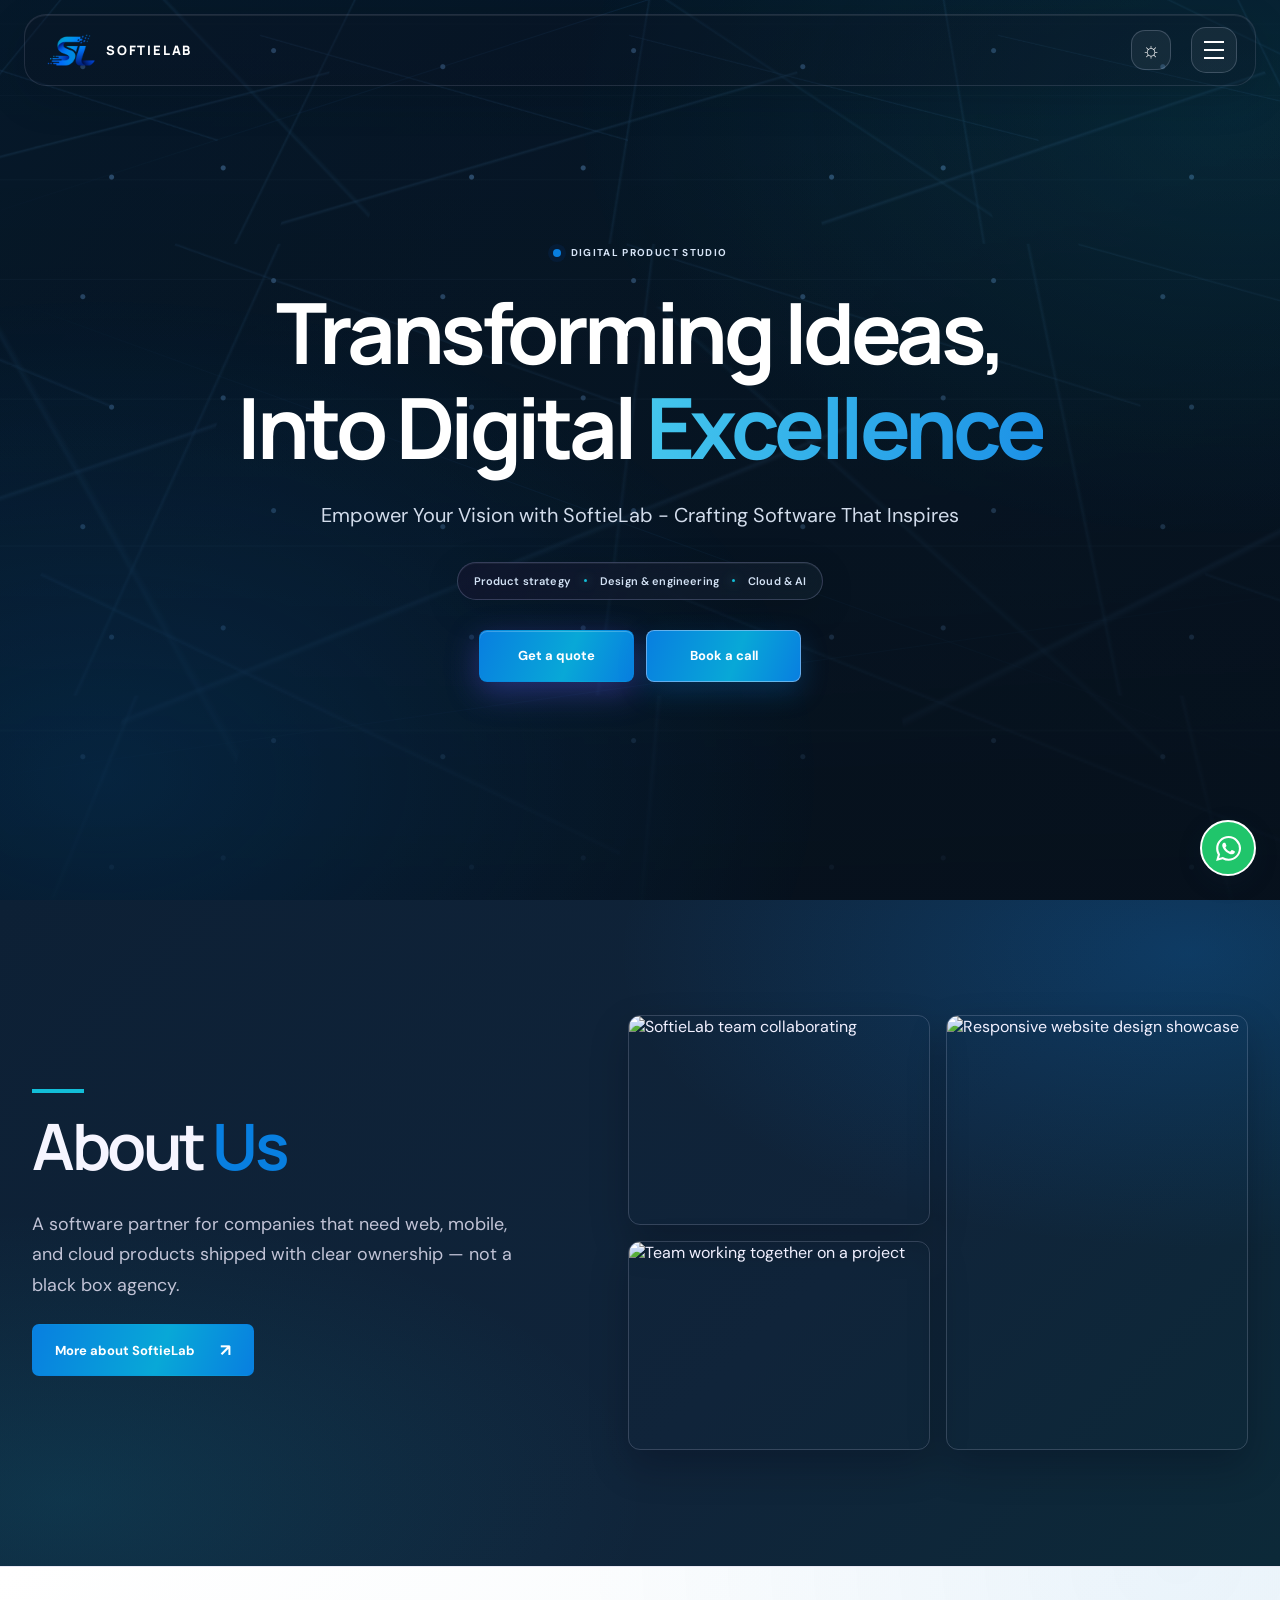
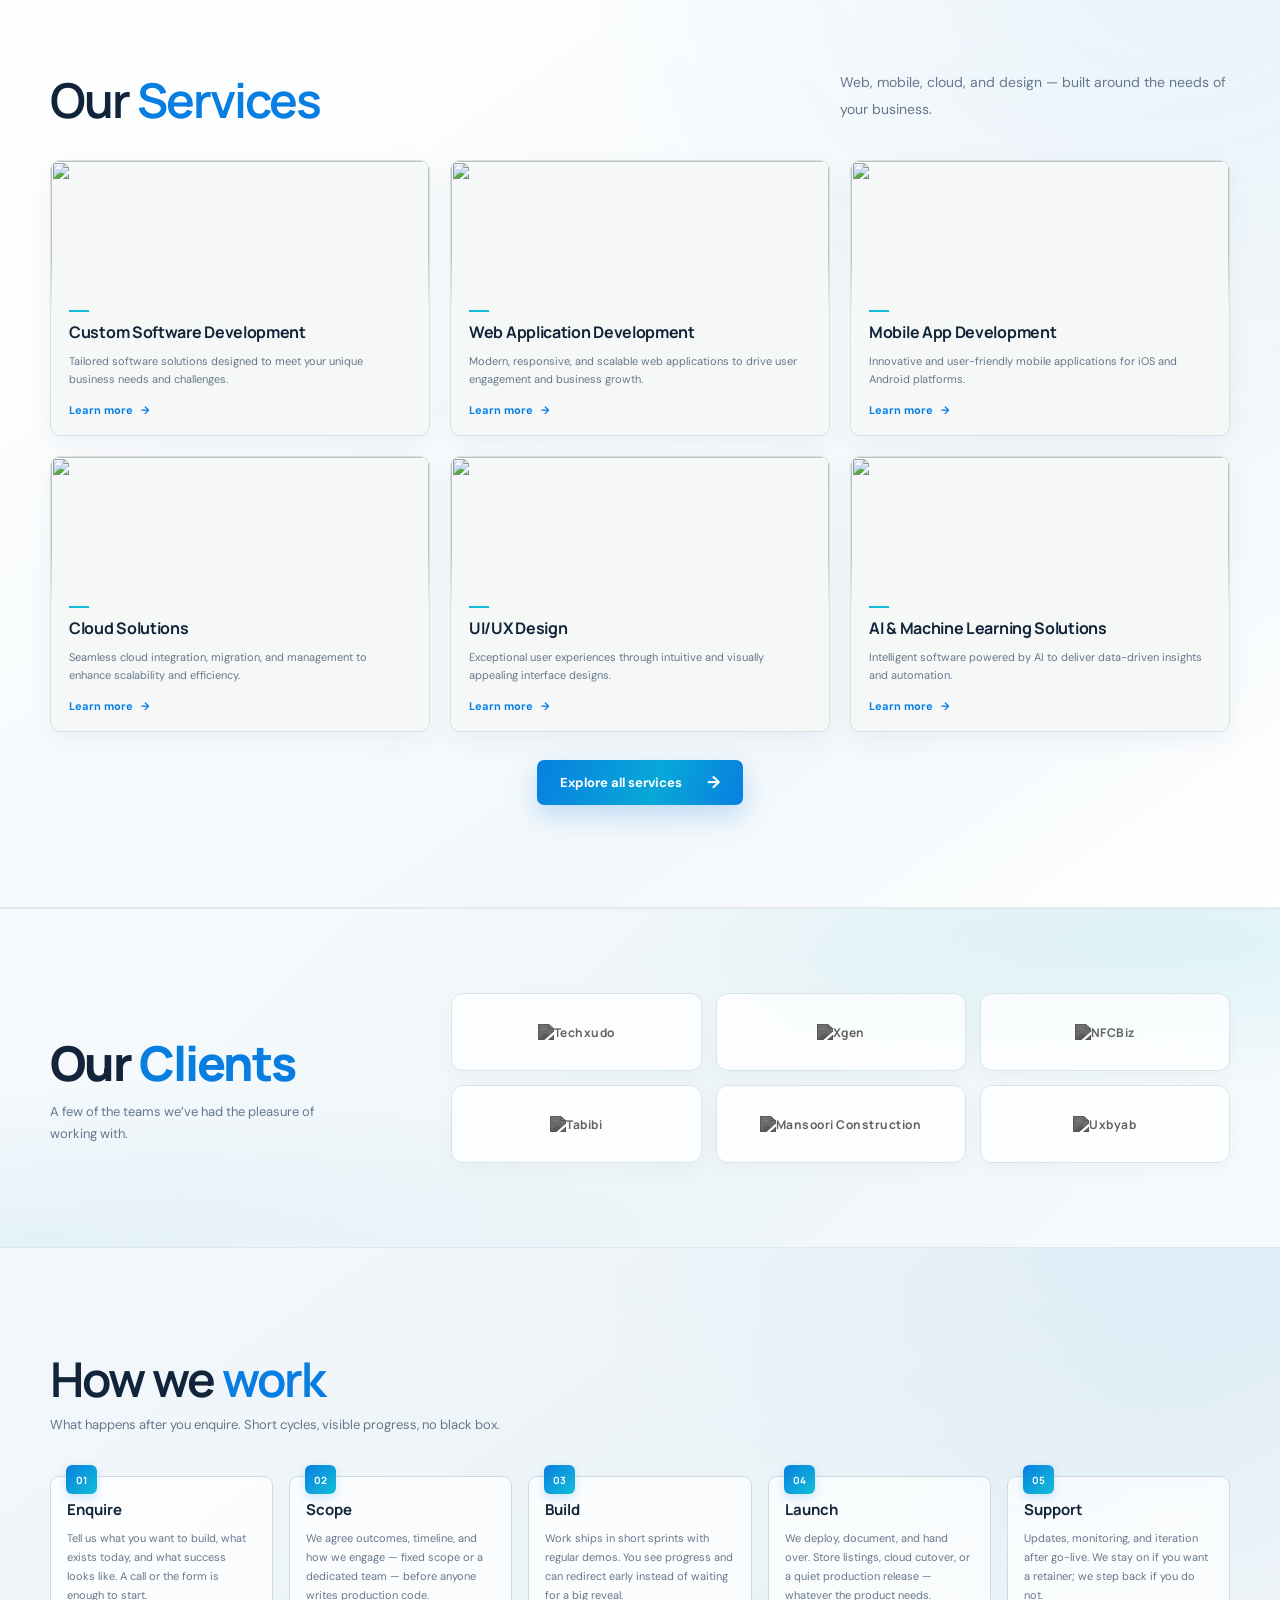
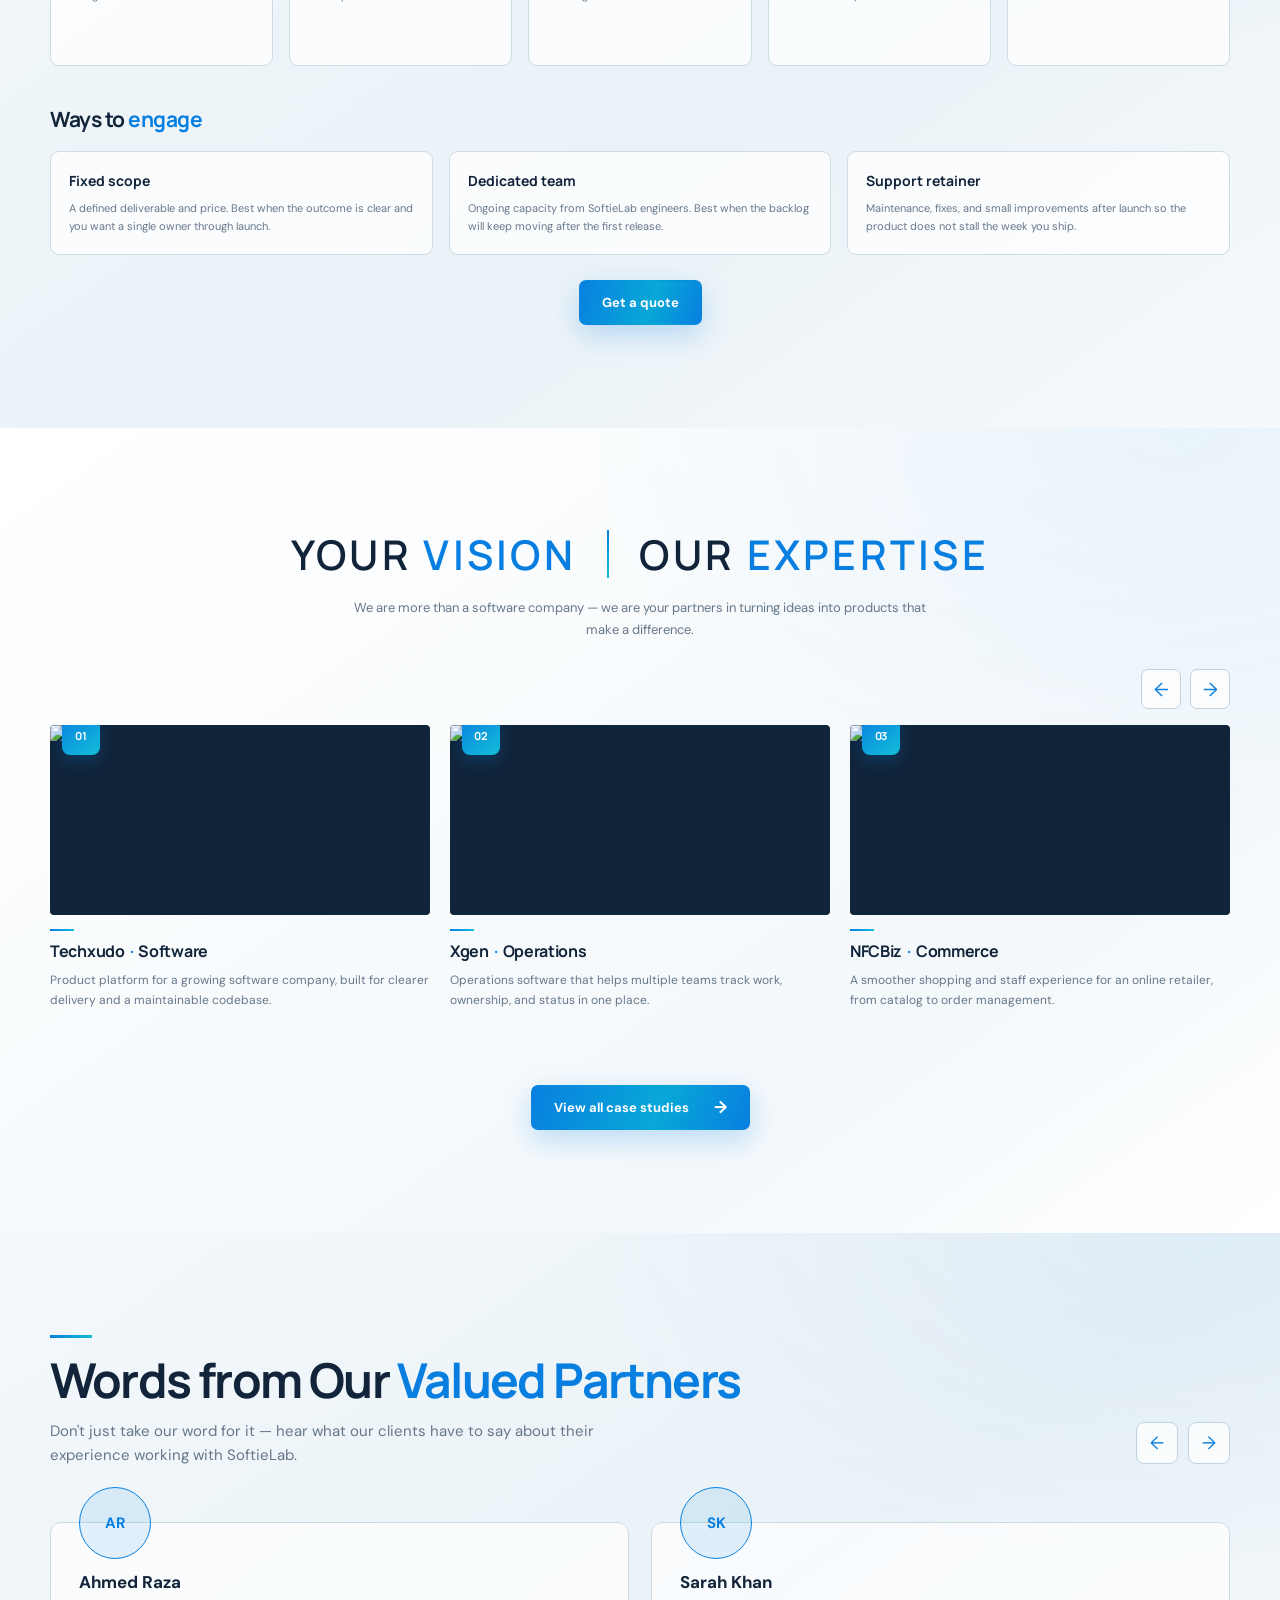
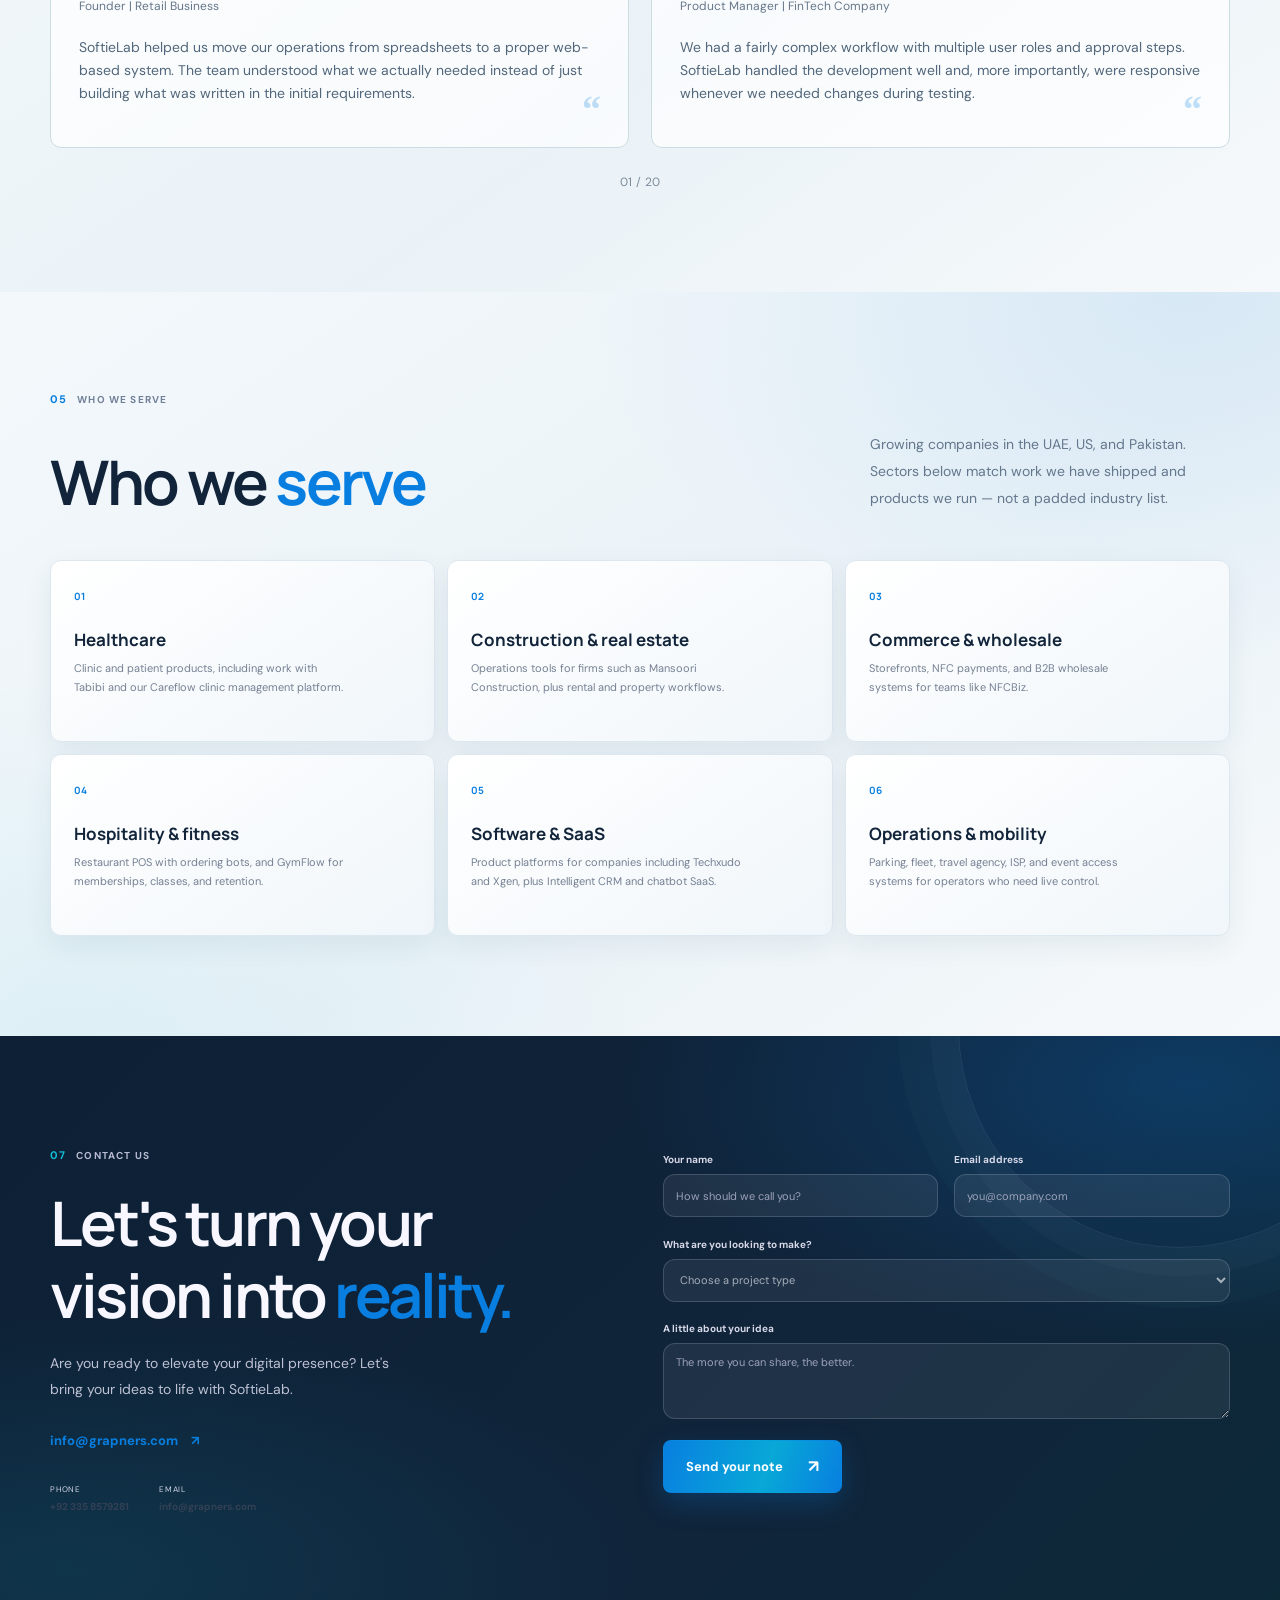
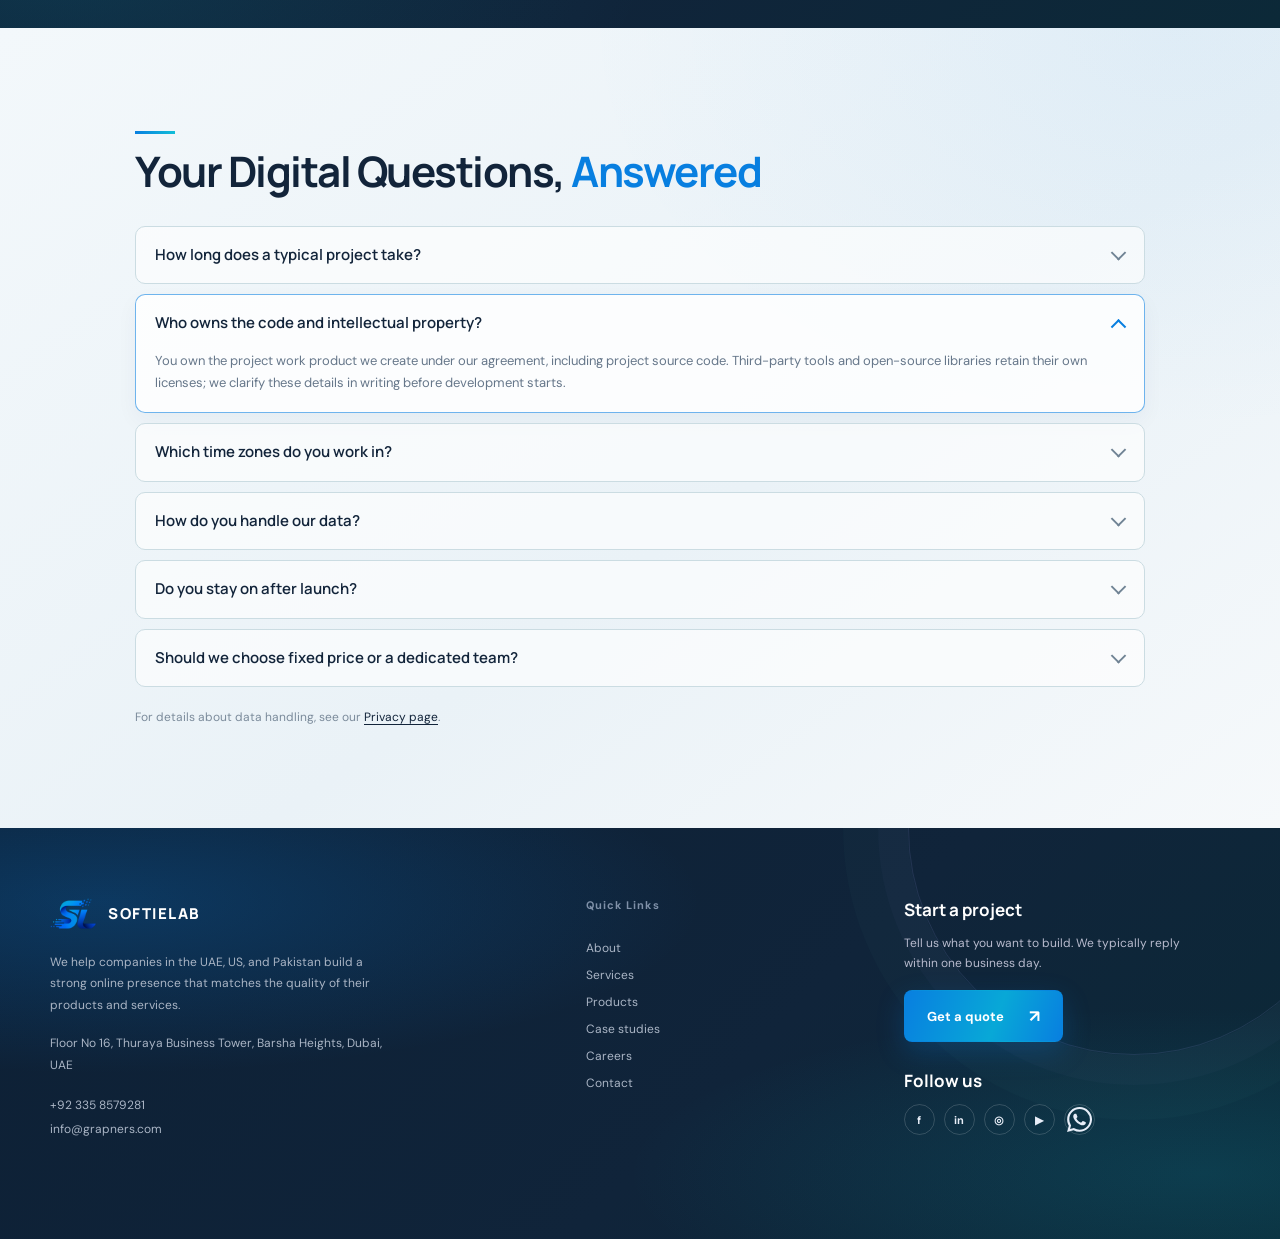
==== commit a65825a7: "Website updated" ====
--- a/index.html
+++ b/index.html
@@ -9,8 +9,8 @@
     <link rel="preconnect" href="https://fonts.googleapis.com">
     <link rel="preconnect" href="https://fonts.gstatic.com" crossorigin>
     <link href="https://fonts.googleapis.com/css2?family=DM+Sans:wght@400;500;600;700&family=Manrope:wght@400;500;600;700;800&display=swap" rel="stylesheet">
-    <link rel="stylesheet" href="styles.css?v=20261029-logo-original-color-14">
-    <script src="script.js?v=20261029-menu-scroll-logo-casefix-10" defer></script>
+    <link rel="stylesheet" href="styles.css?v=20261104-hero-color-grade-29">
+    <script src="script.js?v=20261104-testimonials-13" defer></script>
   </head>
   <body>
     <header class="site-header home-header">
@@ -61,7 +61,7 @@
         <div class="section-kicker"><span>01</span> About SoftieLab</div>
         <div class="intro-grid">
           <h2>About <span class="blue-text">Us</span></h2>
-          <div class="intro-copy"><p>A software partner for companies that need web, mobile, and cloud products shipped with clear ownership — not a black box agency.</p><a class="text-link" href="about.html">More about SoftieLab <span aria-hidden="true">↗</span></a></div>
+          <div class="intro-copy"><p>A software partner for companies that need web, mobile, and cloud products shipped with clear ownership — not a black box agency.</p><a class="button" href="about.html">More about SoftieLab <span aria-hidden="true">↗</span></a></div>
         </div>
         <div class="home-about-images" aria-label="SoftieLab work and team">
           <img src="https://grapners.com/images/img01.webp" alt="SoftieLab team collaborating">
@@ -70,9 +70,26 @@
         </div>
       </section>
 
+      <section class="services section-wrap" id="services">
+        <div class="section-kicker"><span>02</span> Our Services</div>
+        <div class="section-heading">
+          <h2>Our <span class="blue-text">Services</span></h2>
+          <p>Web, mobile, cloud, and design — built around the needs of your business.</p>
+        </div>
+        <div class="service-grid">
+          <article class="service-card"><img class="service-image" src="https://grapners.com/images/services/banners/software.webp" alt="" loading="lazy"><div class="service-content"><span class="service-accent"></span><h3>Custom Software Development</h3><p>Tailored software solutions designed to meet your unique business needs and challenges.</p><a href="services.html">Learn more <span aria-hidden="true">→</span></a></div></article>
+          <article class="service-card"><img class="service-image" src="https://grapners.com/images/services/banners/web.webp" alt="" loading="lazy"><div class="service-content"><span class="service-accent"></span><h3>Web Application Development</h3><p>Modern, responsive, and scalable web applications to drive user engagement and business growth.</p><a href="services.html">Learn more <span aria-hidden="true">→</span></a></div></article>
+          <article class="service-card"><img class="service-image" src="https://grapners.com/images/services/banners/app2.webp" alt="" loading="lazy"><div class="service-content"><span class="service-accent"></span><h3>Mobile App Development</h3><p>Innovative and user-friendly mobile applications for iOS and Android platforms.</p><a href="services.html">Learn more <span aria-hidden="true">→</span></a></div></article>
+          <article class="service-card"><img class="service-image" src="https://grapners.com/images/services/banners/cloud.webp" alt="" loading="lazy"><div class="service-content"><span class="service-accent"></span><h3>Cloud Solutions</h3><p>Seamless cloud integration, migration, and management to enhance scalability and efficiency.</p><a href="services.html">Learn more <span aria-hidden="true">→</span></a></div></article>
+          <article class="service-card"><img class="service-image" src="https://grapners.com/images/services/banners/uiux.webp" alt="" loading="lazy"><div class="service-content"><span class="service-accent"></span><h3>UI/UX Design</h3><p>Exceptional user experiences through intuitive and visually appealing interface designs.</p><a href="services.html">Learn more <span aria-hidden="true">→</span></a></div></article>
+          <article class="service-card"><img class="service-image" src="https://grapners.com/images/services/banners/ai.webp" alt="" loading="lazy"><div class="service-content"><span class="service-accent"></span><h3>AI &amp; Machine Learning Solutions</h3><p>Intelligent software powered by AI to deliver data-driven insights and automation.</p><a href="services.html">Learn more <span aria-hidden="true">→</span></a></div></article>
+        </div>
+        <a class="button services-cta" href="services.html">Explore all services <span aria-hidden="true">→</span></a>
+      </section>
+
       <section class="trusted section-wrap" aria-labelledby="home-clients-title">
         <div class="trusted-copy">
-          <div class="section-kicker"><span>01</span> Built together</div>
+          <div class="section-kicker">BUILT TOGETHER</div>
           <h2 id="home-clients-title">Our <span class="blue-text">Clients</span></h2>
           <p>A few of the teams we’ve had the pleasure of working with.</p>
         </div>
@@ -86,25 +103,8 @@
         </div>
       </section>
 
-      <section class="services section-wrap" id="services">
-        <div class="section-kicker"><span>02</span> Our Services</div>
-        <div class="section-heading">
-          <h2>Our <span class="blue-text">Services</span></h2>
-          <p>Web, mobile, cloud, and design — built around the needs of your business.</p>
-        </div>
-        <div class="service-grid">
-          <article class="service-card"><span class="service-number">01 / BUILD</span><div class="service-icon icon-strategy">↗</div><h3>Custom Software Development</h3><p>Tailored software solutions designed to meet your unique business needs and challenges.</p><a href="services.html" aria-label="Learn about custom software development">↗</a></article>
-          <article class="service-card"><span class="service-number">02 / BUILD</span><div class="service-icon icon-design">◒</div><h3>Web Application Development</h3><p>Modern, responsive, and scalable web applications to drive user engagement and business growth.</p><a href="services.html" aria-label="Learn about web application development">↗</a></article>
-          <article class="service-card"><span class="service-number">03 / BUILD</span><div class="service-icon icon-build">⌘</div><h3>Mobile App Development</h3><p>Innovative and user-friendly mobile applications for iOS and Android platforms.</p><a href="services.html" aria-label="Learn about mobile app development">↗</a></article>
-          <article class="service-card"><span class="service-number">04 / OPERATE</span><div class="service-icon icon-grow">✳</div><h3>Cloud Solutions</h3><p>Seamless cloud integration, migration, and management to enhance scalability and efficiency.</p><a href="services.html" aria-label="Learn about cloud solutions">↗</a></article>
-          <article class="service-card"><span class="service-number">05 / DESIGN</span><div class="service-icon icon-strategy">⌁</div><h3>UI/UX Design</h3><p>Exceptional user experiences through intuitive and visually appealing interface designs.</p><a href="services.html" aria-label="Learn about UI and UX design">↗</a></article>
-          <article class="service-card"><span class="service-number">06 / BUILD</span><div class="service-icon icon-design">✧</div><h3>AI &amp; Machine Learning Solutions</h3><p>Intelligent software powered by AI to deliver data-driven insights and automation.</p><a href="services.html" aria-label="Learn about AI and machine learning solutions">↗</a></article>
-        </div>
-      </section>
-
       <section class="process section-wrap" id="process">
-        <div class="section-kicker"><span>03</span> How we work</div>
-        <div class="process-top"><h2>What happens after<br>you <span class="blue-text">enquire.</span></h2><p>Short cycles, visible progress, no black box.</p></div>
+        <div class="process-top"><h2>How we <span class="blue-text">work</span></h2><p>What happens after you enquire. Short cycles, visible progress, no black box.</p></div>
         <div class="steps">
           <article class="step"><span>01</span><div><h3>Enquire</h3><p>Tell us what you want to build, what exists today, and what success looks like. A call or the form is enough to start.</p></div></article>
           <article class="step"><span>02</span><div><h3>Scope</h3><p>We agree outcomes, timeline, and how we engage — fixed scope or a dedicated team — before anyone writes production code.</p></div></article>
@@ -112,27 +112,52 @@
           <article class="step"><span>04</span><div><h3>Launch</h3><p>We deploy, document, and hand over. Store listings, cloud cutover, or a quiet production release — whatever the product needs.</p></div></article>
           <article class="step"><span>05</span><div><h3>Support</h3><p>Updates, monitoring, and iteration after go-live. We stay on if you want a retainer; we step back if you do not.</p></div></article>
         </div>
-        <div class="engagement"><h3>Ways to engage</h3><div class="engagement-grid"><article><b>Fixed scope</b><p>A defined deliverable and price. Best when the outcome is clear and you want a single owner through launch.</p></article><article><b>Dedicated team</b><p>Ongoing capacity from SoftieLab engineers. Best when the backlog will keep moving after the first release.</p></article><article><b>Support retainer</b><p>Maintenance, fixes, and small improvements after launch so the product does not stall the week you ship.</p></article></div></div>
+        <div class="engagement"><h3>Ways to <span class="blue-text">engage</span></h3><div class="engagement-grid"><article><b>Fixed scope</b><p>A defined deliverable and price. Best when the outcome is clear and you want a single owner through launch.</p></article><article><b>Dedicated team</b><p>Ongoing capacity from SoftieLab engineers. Best when the backlog will keep moving after the first release.</p></article><article><b>Support retainer</b><p>Maintenance, fixes, and small improvements after launch so the product does not stall the week you ship.</p></article></div></div>
         <a class="button process-quote" href="#contact">Get a quote</a>
       </section>
 
       <section class="work section-wrap" id="work">
-        <div class="section-kicker"><span>04</span> YOUR VISION / OUR EXPERTISE</div>
-        <div class="section-heading work-heading"><h2>Case <span class="blue-text">studies</span></h2><p>At SoftieLab, we are more than just a software company — we are your strategic partners in turning ideas into reality. What sets us apart? It’s simple:</p></div>
-        <div class="home-case-grid">
-          <article class="case-feature"><img src="https://grapners.com/images/services/banners/software.webp" alt=""><div><span>Techxudo · Software</span><h2>Product platform for a growing software company</h2><p>Helped ship and stabilize a multi-module product platform with clearer delivery cadence and a maintainable codebase.</p><a href="case-studies.html">View all case studies <b>↗</b></a></div></article>
-          <article class="case-feature"><img src="https://grapners.com/images/services/banners/data-analytics.webp" alt=""><div><span>Xgen · Operations</span><h2>Operations software for a multi-team business</h2><p>Built operational tooling so teams could track work, ownership, and status from one place instead of scattered spreadsheets.</p><a href="case-studies.html">View all case studies <b>↗</b></a></div></article>
-          <article class="case-feature"><img src="https://grapners.com/images/services/banners/ecommerce.webp" alt=""><div><span>NFCBiz · Commerce</span><h2>Commerce experience rebuild for an online retailer</h2><p>Rebuilt the shopping and staff-facing flows so customers could buy more easily and the team could manage catalog and orders without friction.</p><a href="case-studies.html">View all case studies <b>↗</b></a></div></article>
-          <article class="case-feature"><img src="https://grapners.com/images/services/banners/ai.webp" alt=""><div><span>Tabibi · Healthcare</span><h2>Clinic operations system for patient and staff workflows</h2><p>Delivered clinic software covering scheduling, records access, and staff roles with an interface that stays usable under daily load.</p><a href="case-studies.html">View all case studies <b>↗</b></a></div></article>
-          <article class="case-feature"><img src="https://grapners.com/images/services/banners/cloud.webp" alt=""><div><span>Mansoori GrapOnAccounts · Construction</span><h2>Project and site coordination for a construction business</h2><p>Created digital workflows for project tracking and coordination so site and office teams shared the same status of work.</p><a href="case-studies.html">View all case studies <b>↗</b></a></div></article>
-          <article class="case-feature"><img src="https://grapners.com/images/services/banners/uiux.webp" alt=""><div><span>Uxbyab · Digital</span><h2>Digital experience platform for a design-led brand</h2><p>Partnered on a digital product experience where design quality and engineering delivery had to move together.</p><a href="case-studies.html">View all case studies <b>↗</b></a></div></article>
-        </div>
-        <a class="button page-inline-cta" href="case-studies.html">View all case studies</a>
+        <div class="work-heading">
+          <h2><span>YOUR <span class="blue-text">VISION</span></span><i aria-hidden="true"></i><span>OUR <span class="blue-text">EXPERTISE</span></span></h2>
+          <p>We are more than a software company — we are your partners in turning ideas into products that make a difference.</p>
+        </div>
+        <div class="case-carousel-controls" aria-label="Case study carousel controls">
+          <button type="button" class="case-carousel-prev" aria-label="Previous case studies">←</button>
+          <button type="button" class="case-carousel-next" aria-label="Next case studies">→</button>
+        </div>
+        <div class="home-case-grid" aria-label="Featured case studies">
+          <article class="case-feature"><div class="case-image-wrap"><img src="https://grapners.com/images/services/banners/software.webp" alt="Custom software platform visualization" loading="lazy"><span class="case-badge" aria-hidden="true">01</span></div><div><span>Techxudo <i>·</i> Software</span><p>Product platform for a growing software company, built for clearer delivery and a maintainable codebase.</p></div></article>
+          <article class="case-feature"><div class="case-image-wrap"><img src="https://grapners.com/images/services/banners/data-analytics.webp" alt="Data analytics interface visualization" loading="lazy"><span class="case-badge" aria-hidden="true">02</span></div><div><span>Xgen <i>·</i> Operations</span><p>Operations software that helps multiple teams track work, ownership, and status in one place.</p></div></article>
+          <article class="case-feature"><div class="case-image-wrap"><img src="https://grapners.com/images/services/banners/ecommerce.webp" alt="E-commerce shopping experience visualization" loading="lazy"><span class="case-badge" aria-hidden="true">03</span></div><div><span>NFCBiz <i>·</i> Commerce</span><p>A smoother shopping and staff experience for an online retailer, from catalog to order management.</p></div></article>
+          <article class="case-feature"><div class="case-image-wrap"><img src="https://grapners.com/images/services/banners/ai.webp" alt="Healthcare technology visualization" loading="lazy"><span class="case-badge" aria-hidden="true">04</span></div><div><span>Tabibi <i>·</i> Healthcare</span><p>Clinic software for scheduling, records access, and staff workflows, designed for everyday use.</p></div></article>
+          <article class="case-feature"><div class="case-image-wrap"><img src="https://grapners.com/images/services/banners/cloud.webp" alt="Cloud and construction technology visualization" loading="lazy"><span class="case-badge" aria-hidden="true">05</span></div><div><span>Mansoori <i>·</i> Construction</span><p>Digital project and site coordination that keeps office and field teams aligned on work status.</p></div></article>
+          <article class="case-feature"><div class="case-image-wrap"><img src="https://grapners.com/images/services/banners/uiux.webp" alt="Digital product design visualization" loading="lazy"><span class="case-badge" aria-hidden="true">06</span></div><div><span>Uxbyab <i>·</i> Digital</span><p>A design-led digital product experience where engineering delivery and visual quality move together.</p></div></article>
+        </div>
+        <a class="button page-inline-cta" href="case-studies.html">View all case studies <span aria-hidden="true">→</span></a>
       </section>
 
       <section class="quote-section">
-        <div class="quote-heading section-wrap"><h2>Words from Our Valued Partners</h2><p>Don't just take our word for it — hear what our clients have to say about their experience working with SoftieLab.</p></div>
-        <div class="quote-wrap section-wrap"><div class="quote-mark">“</div><blockquote id="quote-text">SoftieLab helped us move our operations from spreadsheets to a proper web-based system. The team understood what we actually needed instead of just building what was written in the initial requirements.</blockquote><div class="quote-bottom"><div class="quote-person"><span class="quote-avatar">AR</span><span><strong>Ahmed Raza</strong><small>Founder | Retail Business</small></span></div><div class="quote-controls"><button type="button" class="quote-prev" aria-label="Previous testimonial">←</button><span id="quote-count">01 / 20</span><button type="button" class="quote-next" aria-label="Next testimonial">→</button></div></div></div>
+        <div class="quote-heading section-wrap">
+          <div><h2>Words from Our <span class="blue-text">Valued Partners</span></h2><p>Don't just take our word for it — hear what our clients have to say about their experience working with SoftieLab.</p></div>
+          <div class="quote-controls"><button type="button" class="quote-prev" aria-label="Previous testimonials">←</button><button type="button" class="quote-next" aria-label="Next testimonials">→</button></div>
+        </div>
+        <div class="quote-wrap section-wrap">
+          <div class="quote-cards">
+            <article class="quote-card">
+              <span class="quote-avatar" id="quote-avatar-1">AR</span>
+              <div class="quote-person"><strong id="quote-name-1">Ahmed Raza</strong><small id="quote-role-1">Founder | Retail Business</small></div>
+              <blockquote id="quote-text-1">SoftieLab helped us move our operations from spreadsheets to a proper web-based system. The team understood what we actually needed instead of just building what was written in the initial requirements.</blockquote>
+              <span class="quote-card-mark" aria-hidden="true">“</span>
+            </article>
+            <article class="quote-card">
+              <span class="quote-avatar" id="quote-avatar-2">SK</span>
+              <div class="quote-person"><strong id="quote-name-2">Sarah Khan</strong><small id="quote-role-2">Product Manager | FinTech Company</small></div>
+              <blockquote id="quote-text-2">We had a fairly complex workflow with multiple user roles and approval steps. SoftieLab handled the development well and, more importantly, were responsive whenever we needed changes during testing.</blockquote>
+              <span class="quote-card-mark" aria-hidden="true">“</span>
+            </article>
+          </div>
+          <div class="quote-count"><span id="quote-count-current">01</span><span aria-hidden="true"> / </span><span id="quote-count-total">20</span></div>
+        </div>
       </section>
 
       <section class="industries section-wrap" id="products">
@@ -148,16 +173,6 @@
         </div>
       </section>
 
-      <section class="locations section-wrap" aria-labelledby="home-locations-title">
-        <div class="section-kicker"><span>06</span> Where we work</div>
-        <div class="section-heading"><h2 id="home-locations-title">One partner.<br><span class="blue-text">Three regions.</span></h2><p>We deliver from Dubai, with engineering capacity in Pakistan and remote delivery for US product teams.</p></div>
-        <div class="location-grid">
-          <article><span>UNITED ARAB EMIRATES</span><h3>Dubai</h3><p>Dubai office — Thuraya Business Tower, Barsha Heights.</p></article>
-          <article><span>UNITED STATES</span><h3>Remote delivery</h3><p>For US product and operations teams, with overlap hours for planning and reviews.</p></article>
-          <article><span>PAKISTAN</span><h3>Engineering &amp; delivery</h3><p>Teams that ship alongside UAE and US stakeholders.</p></article>
-        </div>
-      </section>
-
       <section class="contact section-wrap" id="contact">
         <div class="contact-copy"><div class="section-kicker"><span>07</span> Contact Us</div><h2>Let's turn your<br>vision into <span class="blue-text">reality.</span></h2><p>Are you ready to elevate your digital presence? Let's bring your ideas to life with SoftieLab.</p><a class="contact-email" href="mailto:info@grapners.com">info@grapners.com <span aria-hidden="true">↗</span></a><div class="contact-details"><span>PHONE<br><b>+92 335 8579281</b></span><span>EMAIL<br><b>info@grapners.com</b></span></div></div>
         <form class="contact-form">
@@ -168,6 +183,42 @@
           <button class="button form-submit" type="submit">Send your note <span aria-hidden="true">↗</span></button>
           <p class="form-message" role="status" aria-live="polite"></p>
         </form>
+      </section>
+
+      <section class="home-faq" aria-labelledby="home-faq-title">
+        <div class="home-faq-inner">
+          <div class="home-faq-heading">
+            <span class="home-faq-accent" aria-hidden="true"></span>
+            <h2 id="home-faq-title">Your Digital Questions, <span class="blue-text">Answered</span></h2>
+          </div>
+          <div class="home-faq-list">
+            <details>
+              <summary>How long does a typical project take?</summary>
+              <p>It depends on the scope, integrations, and how quickly decisions can be made. After an initial conversation, we agree a practical timeline and milestones before work begins.</p>
+            </details>
+            <details open>
+              <summary>Who owns the code and intellectual property?</summary>
+              <p>You own the project work product we create under our agreement, including project source code. Third-party tools and open-source libraries retain their own licenses; we clarify these details in writing before development starts.</p>
+            </details>
+            <details>
+              <summary>Which time zones do you work in?</summary>
+              <p>We work with teams in the UAE, US, and Pakistan, and agree on regular overlap hours for planning, reviews, and day-to-day communication.</p>
+            </details>
+            <details>
+              <summary>How do you handle our data?</summary>
+              <p>We discuss what data the project needs, who should have access, and any handling requirements before work starts. We follow the agreed project and privacy terms.</p>
+            </details>
+            <details>
+              <summary>Do you stay on after launch?</summary>
+              <p>Yes. We can continue with maintenance, monitoring, fixes, and improvements through a support engagement—or hand over documentation so your team can take it from there.</p>
+            </details>
+            <details>
+              <summary>Should we choose fixed price or a dedicated team?</summary>
+              <p>Fixed scope works best when the deliverable is clearly defined. A dedicated team is a better fit for an evolving backlog. We can recommend an approach after learning about your goals.</p>
+            </details>
+          </div>
+          <p class="home-faq-note">For details about data handling, see our <a href="https://grapners.com/privacy">Privacy page</a>.</p>
+        </div>
       </section>
 
     </main>
--- a/styles.css
+++ b/styles.css
@@ -1161,14 +1161,18 @@
 
 .has-motion .reveal-on-scroll {
   opacity: 0;
-  transform: translate3d(0, 28px, 0) scale(.985);
+  transform: translate3d(0, 24px, 0) scale(.985);
   transition:
-    opacity .62s ease var(--reveal-delay, 0ms),
-    transform .72s cubic-bezier(.2, .7, .2, 1) var(--reveal-delay, 0ms);
-}
+    opacity .65s ease var(--reveal-delay, 0ms),
+    transform .78s cubic-bezier(.2, .7, .2, 1) var(--reveal-delay, 0ms);
+  will-change: opacity, transform;
+}
+.has-motion .reveal-on-scroll.reveal-from-left { transform: translate3d(-44px, 18px, 0) scale(.985); }
+.has-motion .reveal-on-scroll.reveal-from-right { transform: translate3d(44px, 18px, 0) scale(.985); }
 .has-motion .reveal-on-scroll.is-visible {
   opacity: 1;
   transform: translate3d(0, 0, 0) scale(1);
+  will-change: auto;
 }
 .site-header::after {
   position: absolute;
@@ -1277,16 +1281,16 @@
 
 /* A more distinctive midnight, periwinkle, and mint studio palette. */
 :root {
-  --blue: #625cf5;
-  --blue-dark: #4b45db;
+  --blue: #087fe0;
+  --blue-dark: #0867c4;
   --ink: #17172a;
   --muted: #6d7085;
   --line: #e6e7f1;
   --paper: #fff;
   --soft: #f5f5fc;
-  --studio-violet: #716bff;
-  --studio-mint: #79e4d1;
-  --studio-midnight: #101222;
+  --studio-violet: #087fe0;
+  --studio-mint: #12bed8;
+  --studio-midnight: #08182b;
 }
 body.dark-theme {
   --blue: #a4a0ff;
@@ -2613,7 +2617,20 @@
 html { overflow-x: clip; }
 html.menu-open { overflow: hidden; }
 body.menu-open { overflow: hidden; }
-.site-header { backdrop-filter: none; -webkit-backdrop-filter: none; }
+.site-header, .inner-page .site-header {
+  backdrop-filter: none;
+  -webkit-backdrop-filter: none;
+}
+.page-hero, .about-hero {
+  background:
+    radial-gradient(ellipse at 86% 24%, rgba(8, 127, 224, .27), transparent 34%),
+    radial-gradient(ellipse at 12% 90%, rgba(18, 190, 216, .12), transparent 38%),
+    linear-gradient(125deg, #0d2035, #10243a 64%, #0c2938);
+}
+.page-hero::before, .about-hero::before {
+  border-color: rgba(91, 188, 232, .14);
+  box-shadow: 0 0 0 28px rgba(57, 162, 219, .03), 0 0 0 62px rgba(18, 190, 216, .025);
+}
 body.menu-open .site-header {
   position: fixed;
   top: 14px;
@@ -2644,3 +2661,1381 @@
     margin: 0 auto;
   }
 }
+
+/* Carry the SoftieLab mark's blue, cyan, and navy through the whole site. */
+:root {
+  --blue: #087fe0;
+  --blue-dark: #0867c4;
+  --studio-violet: #087fe0;
+  --studio-mint: #12bed8;
+  --studio-midnight: #08182b;
+  --ink: #12243a;
+  --muted: #64778c;
+  --line: #dce7ef;
+  --paper: #f7fafc;
+  --soft: #edf4f8;
+}
+body.dark-theme {
+  --blue: #55b9ff;
+  --blue-dark: #2b9eea;
+  --studio-violet: #55b9ff;
+  --studio-mint: #47d0e2;
+  --studio-midnight: #071321;
+  --ink: #eef7ff;
+  --muted: #a9bac9;
+  --line: #263c50;
+  --paper: #0c1a29;
+  --soft: #112338;
+}
+html, body { overflow-x: clip; }
+body {
+  color: var(--ink);
+  background:
+    radial-gradient(ellipse at 92% 18%, rgba(12, 144, 216, .045), transparent 30%),
+    #f1f6fa;
+}
+.blue-text,
+.section-kicker > span, .step > span, .service-number,
+.industry-grid article > span, .location-grid article > span,
+.partner-grid article > span, .product-type,
+.text-link span, .contact-email {
+  color: var(--blue);
+}
+.button {
+  background: linear-gradient(110deg, #087fe0, #08a8d7 58%, #087fe0);
+  box-shadow: 0 10px 28px rgba(8, 127, 224, .24);
+}
+.button:hover {
+  background: linear-gradient(110deg, #066dc3, #078fbe 58%, #066dc3);
+  box-shadow: 0 14px 32px rgba(8, 127, 224, .32);
+}
+.hero .blue-text,
+.page-hero h1 .blue-text, .about-hero h1 .blue-text,
+.trusted h2 .blue-text {
+  color: #48c8ed;
+  background-image: linear-gradient(100deg, #45c8ed, #1689e5 58%, #66d8ed);
+}
+.hero::after {
+  background:
+    radial-gradient(ellipse at 20% 76%, rgba(8, 127, 224, .24), transparent 36%),
+    radial-gradient(ellipse at 83% 23%, rgba(18, 190, 216, .16), transparent 32%);
+}
+.hero-capabilities i { background: var(--studio-mint); }
+.intro.section-wrap, .contact.section-wrap {
+  background:
+    radial-gradient(ellipse at 93% 8%, rgba(8, 127, 224, .25), transparent 34%),
+    radial-gradient(ellipse at 5% 90%, rgba(18, 190, 216, .12), transparent 34%),
+    linear-gradient(135deg, #0d2035, #10243a 62%, #0c2938);
+}
+.services.section-wrap, .industries.section-wrap,
+.locations.section-wrap, .about-details.page-section.section-wrap,
+.service-groups, .product-groups, .case-studies-section {
+  background:
+    radial-gradient(ellipse at 92% 0%, rgba(8, 127, 224, .085), transparent 36%),
+    radial-gradient(ellipse at 5% 100%, rgba(18, 190, 216, .065), transparent 34%),
+    linear-gradient(145deg, #f3f8fb, #eaf2f7 58%, #f6f9fb);
+}
+.services .service-card, .industry-grid article, .location-grid article,
+.partner-grid article, .image-card, .case-feature, .detail-card,
+.case-card, .page-stat-grid article, .process-list li {
+  border-color: #dce7ef;
+  background: linear-gradient(145deg, #fff, #f0f6fa);
+  box-shadow: 0 10px 28px rgba(18, 54, 82, .065);
+}
+.services .service-card:hover, .industry-grid article:hover,
+.location-grid article:hover, .partner-grid article:hover,
+.image-card:hover, .case-feature:hover, .detail-card:hover, .case-card:hover {
+  border-color: rgba(8, 127, 224, .35);
+  background: linear-gradient(145deg, #fff, #e7f5fb);
+  box-shadow: 0 20px 46px rgba(8, 90, 150, .13);
+}
+.service-card:nth-child(3n + 2) .service-icon {
+  color: #07889b;
+  background-color: #e2f7f8;
+}
+.service-card:nth-child(3n + 3) .service-icon {
+  color: #087fe0;
+  background-color: #e8f4fc;
+}
+.process.section-wrap, .work, .quote-section, .site-footer,
+.trusted.section-wrap, .main-nav, .main-nav.open {
+  background:
+    radial-gradient(ellipse at 8% 18%, rgba(8, 127, 224, .25), transparent 36%),
+    radial-gradient(ellipse at 94% 84%, rgba(18, 190, 216, .14), transparent 34%),
+    linear-gradient(135deg, #0d2035, #10243a 58%, #0b2937);
+}
+.main-nav .menu-heading em {
+  background-image: linear-gradient(105deg, #45c8ed 5%, #1689e5 88%);
+}
+.main-nav .menu-heading::after {
+  background: linear-gradient(90deg, #087fe0, #12bed8, transparent);
+}
+.main-nav > .nav-link:hover, .main-nav > .nav-link.active {
+  color: #61d5ed;
+  border-bottom-color: rgba(18, 190, 216, .5);
+}
+.main-nav > .button {
+  color: #082039;
+  background: linear-gradient(105deg, #54c9ed, #12bed8);
+}
+.main-nav > .button:hover { background: linear-gradient(105deg, #72d9f3, #39d2e4); }
+.work .home-case-grid .case-feature {
+  border-color: rgba(201, 224, 240, .14);
+  background: linear-gradient(145deg, #172b40, #10243a);
+}
+.work .home-case-grid .case-feature:hover {
+  border-color: rgba(18, 190, 216, .4);
+  background: linear-gradient(145deg, #1c3850, #123043);
+}
+.work .home-case-grid .case-feature > div > a { color: #55c8e8; }
+.contact-form input:focus, .contact-form textarea:focus,
+.contact-form select:focus {
+  border-color: #1689e5;
+  box-shadow: 0 0 0 4px rgba(8, 127, 224, .14);
+}
+body.dark-theme {
+  background:
+    radial-gradient(ellipse at 92% 18%, rgba(30, 151, 218, .075), transparent 30%),
+    #0c1a29;
+}
+body.dark-theme .services.section-wrap,
+body.dark-theme .industries.section-wrap,
+body.dark-theme .locations.section-wrap,
+body.dark-theme .about-details.page-section.section-wrap,
+body.dark-theme .service-groups, body.dark-theme .product-groups,
+body.dark-theme .case-studies-section, body.dark-theme .page-section,
+body.dark-theme .page-section-tint {
+  background: linear-gradient(145deg, #112338, #0c1a29 62%, #102735);
+}
+body.dark-theme .services .service-card, body.dark-theme .industry-grid article,
+body.dark-theme .location-grid article, body.dark-theme .partner-grid article,
+body.dark-theme .image-card, body.dark-theme .case-feature,
+body.dark-theme .detail-card, body.dark-theme .case-card,
+body.dark-theme .page-stat-grid article, body.dark-theme .process-list li {
+  border-color: #263e52;
+  background: linear-gradient(145deg, #172b40, #122438);
+}
+body.dark-theme .services .service-card h3, body.dark-theme .industry-grid h3,
+body.dark-theme .location-grid h3, body.dark-theme .partner-grid h3,
+body.dark-theme .image-card h3, body.dark-theme .case-feature h2,
+body.dark-theme .detail-card h3, body.dark-theme .case-card h3 {
+  color: #eff8ff;
+}
+body.dark-theme .services .service-card p, body.dark-theme .industry-grid p,
+body.dark-theme .location-grid p, body.dark-theme .partner-grid p,
+body.dark-theme .image-card p, body.dark-theme .case-feature p {
+  color: #b0c1cf;
+}
+.section-wrap { min-width: 0; }
+.page-hero, .about-hero { overflow-x: clip; }
+.page-hero-inner, .about-hero-inner { min-width: 0; }
+.page-heading, .section-heading, .intro-grid, .contact.section-wrap,
+.home-case-grid, .service-grid, .image-card-grid, .case-grid,
+.location-grid, .partner-grid, .industry-grid, .footer-main {
+  min-width: 0;
+}
+.page-heading > *, .section-heading > *, .intro-grid > *,
+.home-case-grid > *, .service-grid > *, .image-card-grid > *,
+.case-grid > *, .location-grid > *, .partner-grid > *,
+.industry-grid > *, .footer-main > * { min-width: 0; }
+.about-details.page-section.section-wrap {
+  width: 100%;
+  max-width: none;
+  padding-right: max(32px, calc((100vw - 1180px) / 2));
+  padding-left: max(32px, calc((100vw - 1180px) / 2));
+}
+.about-details > .page-heading, .about-details > .location-grid,
+.about-details > .partner-block { width: min(1180px, 100%); margin-right: auto; margin-left: auto; }
+.footer-main {
+  display: grid;
+  grid-template-columns: minmax(0, 1.3fr) minmax(140px, .7fr) minmax(210px, .9fr);
+  align-items: start;
+  gap: clamp(28px, 5vw, 72px);
+}
+.footer-links { gap: 28px; }
+.footer-brand p { max-width: 42ch; }
+@media (max-width: 900px) {
+  .section-wrap { width: min(1180px, calc(100% - 48px)); }
+  .footer-main { grid-template-columns: minmax(0, 1fr) minmax(0, .8fr); }
+  .footer-project { grid-column: 1 / -1; }
+}
+@media (max-width: 700px) {
+  .section-wrap { width: calc(100% - 40px); }
+  .about-details.page-section.section-wrap {
+    padding-right: 20px;
+    padding-left: 20px;
+  }
+  .about-details > .page-heading, .about-details > .location-grid,
+  .about-details > .partner-block { width: 100%; }
+  .footer-main { grid-template-columns: minmax(0, 1fr); gap: 30px; }
+  .footer-project { grid-column: auto; }
+}
+
+.intro.section-wrap {
+  display: grid;
+  grid-template-columns: minmax(0, .9fr) minmax(0, 1.1fr);
+  align-items: center;
+  gap: clamp(40px, 7vw, 100px);
+  padding: clamp(80px, 9vw, 130px) max(32px, calc((100vw - 1380px) / 2));
+}
+.intro > .section-kicker { display: none; }
+.intro-grid {
+  grid-template-columns: minmax(0, 1fr);
+  align-items: start;
+  gap: 25px;
+  max-width: 620px;
+}
+.intro h2 {
+  font-size: clamp(48px, 5vw, 64px);
+  letter-spacing: -3.5px;
+}
+.intro h2::before {
+  display: block;
+  width: 52px;
+  height: 4px;
+  margin-bottom: 16px;
+  background: var(--studio-mint);
+  content: "";
+}
+.intro-copy { padding: 0; }
+.intro-copy p {
+  margin-bottom: 24px;
+  font-size: clamp(16px, 1.4vw, 19px);
+  line-height: 1.7;
+}
+.intro .button {
+  min-height: 52px;
+  border-radius: 7px;
+  box-shadow: none;
+}
+.intro .button:hover {
+  box-shadow: 0 10px 24px rgba(8, 127, 224, .22);
+}
+.home-about-images {
+  height: clamp(360px, 34vw, 500px);
+  grid-template-columns: minmax(0, 1fr) minmax(0, 1fr);
+  grid-template-rows: minmax(0, 1fr) minmax(0, 1fr);
+  gap: 16px;
+  margin-top: 0;
+}
+.home-about-images img:nth-child(3) { grid-column: 2; grid-row: 1 / span 2; }
+
+@media (max-width: 700px) {
+  .intro.section-wrap {
+    grid-template-columns: minmax(0, 1fr);
+    gap: 36px;
+    padding: 76px 22px;
+  }
+  .intro-grid { gap: 18px; }
+  .intro h2 { font-size: clamp(44px, 12vw, 58px); }
+  .home-about-images {
+    height: clamp(290px, 78vw, 390px);
+    gap: 10px;
+  }
+  .home-about-images img:last-child { display: block; }
+}
+
+.services.section-wrap {
+  padding-top: clamp(76px, 8vw, 108px);
+  padding-bottom: clamp(76px, 8vw, 108px);
+  background:
+    radial-gradient(ellipse at 92% 0%, rgba(8, 127, 224, .055), transparent 36%),
+    linear-gradient(145deg, #fff, #f3f8fb 72%, #fff);
+}
+.services .section-kicker { display: none; }
+.services .section-heading {
+  align-items: end;
+  margin-bottom: 0;
+}
+.services .section-heading h2 {
+  font-size: clamp(34px, 4vw, 48px);
+  letter-spacing: -2px;
+}
+.services .section-heading > p { max-width: 390px; }
+.services .service-grid {
+  gap: 20px;
+  margin-top: 32px;
+}
+.services .service-card {
+  display: flex;
+  min-height: 0;
+  flex-direction: column;
+  overflow: hidden;
+  padding: 0;
+  border: 1px solid #d5e2e8;
+  border-radius: 10px;
+  background: #f5f8f7;
+  box-shadow: 0 8px 24px rgba(18, 54, 82, .055);
+  transition: transform .28s ease, border-color .28s ease, box-shadow .28s ease;
+}
+.services .service-card:hover {
+  transform: translateY(-5px);
+  border-color: rgba(8, 127, 224, .42);
+  background: #f5f8f7;
+  box-shadow: 0 16px 34px rgba(8, 90, 150, .13);
+}
+.service-card .service-image {
+  display: block;
+  width: 100%;
+  height: 150px;
+  flex: 0 0 150px;
+  object-fit: cover;
+  object-position: center;
+  -webkit-mask-image: linear-gradient(to bottom, #000 62%, transparent 100%);
+  mask-image: linear-gradient(to bottom, #000 62%, transparent 100%);
+  transition: transform .55s cubic-bezier(.2, .7, .2, 1);
+}
+.service-card:hover .service-image { transform: scale(1.045); }
+.service-content {
+  display: flex;
+  flex: 1;
+  flex-direction: column;
+  align-items: flex-start;
+  padding: 0 18px 18px;
+}
+.service-accent {
+  width: 20px;
+  height: 2px;
+  margin: -1px 0 10px;
+  background: var(--studio-mint);
+}
+.services .service-card h3 {
+  margin: 0 0 8px;
+  color: #12243a;
+  font-size: 16px;
+  line-height: 1.35;
+  letter-spacing: -.3px;
+}
+.services .service-card p {
+  margin: 0 0 15px;
+  color: #66778a;
+  font-size: 11px;
+  line-height: 1.65;
+}
+.services .service-card .service-content > a {
+  position: static;
+  display: inline-flex;
+  align-items: center;
+  gap: 8px;
+  margin-top: auto;
+  color: var(--blue);
+  font-size: 11px;
+  font-weight: 700;
+}
+.service-content > a span { transition: transform .2s ease; }
+.service-content > a:hover span { transform: translateX(3px); }
+.services-cta {
+  display: flex;
+  width: fit-content;
+  min-height: 45px;
+  margin: 28px auto 0;
+  border-radius: 7px;
+}
+
+body.dark-theme .services.section-wrap {
+  background:
+    radial-gradient(ellipse at 92% 0%, rgba(8, 127, 224, .13), transparent 36%),
+    linear-gradient(145deg, #101f30, #0c1a29 72%, #101f30);
+}
+body.dark-theme .services .service-card { background: linear-gradient(145deg, #172b40, #122438); }
+body.dark-theme .services .service-card h3 { color: #eff8ff; }
+body.dark-theme .services .service-card p { color: #b0c1cf; }
+body.dark-theme .services .service-card:hover { background: linear-gradient(145deg, #1a3046, #14283b); }
+
+@media (min-width: 701px) and (max-width: 900px) {
+  .services .service-grid { grid-template-columns: repeat(2, minmax(0, 1fr)); }
+}
+@media (max-width: 700px) {
+  .services.section-wrap { padding: 72px 20px; }
+  .services .section-heading { align-items: flex-start; }
+  .services .section-heading > p { font-size: 13px; }
+  .services .service-grid { grid-template-columns: minmax(0, 1fr); gap: 16px; }
+  .services .service-card { display: flex; padding: 0; }
+  .service-card .service-image { height: 170px; flex-basis: 170px; }
+  .service-content { padding: 0 18px 18px; }
+  .services .service-card h3 { font-size: 16px; }
+  .services .service-card p { font-size: 12px; }
+  .services .service-card .service-content > a { font-size: 12px; }
+}
+
+.process.section-wrap {
+  width: 100%;
+  max-width: none;
+  padding: clamp(76px, 8vw, 108px) max(32px, calc((100vw - 1180px) / 2));
+  border: 0;
+  border-radius: 0;
+  color: var(--ink);
+  background:
+    radial-gradient(ellipse at 92% 0%, rgba(8, 127, 224, .055), transparent 36%),
+    linear-gradient(145deg, #f3f8fb, #eaf2f7 58%, #f6f9fb);
+  box-shadow: none;
+}
+.process.section-wrap::after { display: none; }
+.process .process-top,
+.process .steps,
+.process .engagement,
+.process .process-quote {
+  width: min(1180px, 100%);
+  margin-right: auto;
+  margin-left: auto;
+}
+.process .process-top {
+  display: block;
+}
+.process .process-top h2 {
+  color: #12243a;
+  font-size: clamp(34px, 4vw, 48px);
+  letter-spacing: -2px;
+}
+.process .process-top h2 .blue-text { color: var(--blue); }
+.process .process-top > p {
+  max-width: 620px;
+  margin: 8px 0 0;
+  color: #66778a;
+  font-size: 13px;
+  line-height: 1.7;
+}
+.process .steps {
+  grid-template-columns: repeat(5, minmax(0, 1fr));
+  gap: 16px;
+  margin-top: 40px;
+  border: 0;
+}
+.process .step {
+  position: relative;
+  min-height: 190px;
+  padding: 22px 16px 18px;
+  border: 1px solid #cbdce2;
+  border-radius: 9px;
+  background: rgba(255, 255, 255, .72);
+  transition: transform .24s ease, border-color .24s ease, box-shadow .24s ease;
+}
+.process .step:hover {
+  transform: translateY(-4px);
+  border-color: rgba(8, 127, 224, .48);
+  box-shadow: 0 12px 26px rgba(18, 54, 82, .09);
+}
+.process .step > span {
+  position: absolute;
+  top: -12px;
+  left: 15px;
+  display: grid;
+  width: 31px;
+  height: 29px;
+  place-items: center;
+  border-radius: 6px;
+  color: #fff;
+  background: linear-gradient(135deg, var(--blue), var(--studio-mint));
+  font-size: 10px;
+  box-shadow: 0 4px 10px rgba(8, 127, 224, .18);
+}
+.process .step h3 {
+  margin: 0 0 9px;
+  color: #12243a;
+  font-size: 15px;
+}
+.process .step p {
+  max-width: none;
+  margin: 0;
+  color: #66778a;
+  font-size: 11px;
+  line-height: 1.7;
+}
+.process .engagement {
+  margin-top: 40px;
+  padding-top: 0;
+  border: 0;
+}
+.process .engagement > h3 {
+  margin: 0 0 17px;
+  color: #12243a;
+  font: 700 21px/1.3 var(--font-display);
+  letter-spacing: -.5px;
+}
+.process .engagement > h3 .blue-text { color: var(--blue); }
+.process .engagement-grid { gap: 16px; }
+.process .engagement-grid article {
+  min-height: 102px;
+  padding: 18px;
+  border: 1px solid #cbdce2;
+  border-radius: 9px;
+  background: rgba(255, 255, 255, .72);
+  box-shadow: none;
+  transition: transform .24s ease, border-color .24s ease, box-shadow .24s ease;
+}
+.process .engagement-grid article:hover {
+  transform: translateY(-3px);
+  border-color: rgba(8, 127, 224, .4);
+  background: #fff;
+  box-shadow: 0 10px 24px rgba(18, 54, 82, .08);
+}
+.process .engagement-grid b { color: #12243a; }
+.process .engagement-grid p {
+  color: #66778a;
+  font-size: 11px;
+  line-height: 1.7;
+}
+.process .process-quote {
+  display: flex;
+  width: fit-content;
+  min-height: 45px;
+  margin-top: 25px;
+  border-radius: 7px;
+}
+
+body.dark-theme .process.section-wrap {
+  color: #eef7ff;
+  background:
+    radial-gradient(ellipse at 92% 0%, rgba(8, 127, 224, .14), transparent 36%),
+    linear-gradient(145deg, #101f30, #0c1a29 58%, #101f30);
+}
+body.dark-theme .process .process-top h2,
+body.dark-theme .process .step h3,
+body.dark-theme .process .engagement > h3,
+body.dark-theme .process .engagement-grid b { color: #eff8ff; }
+body.dark-theme .process .process-top > p,
+body.dark-theme .process .step p,
+body.dark-theme .process .engagement-grid p { color: #b0c1cf; }
+body.dark-theme .process .step,
+body.dark-theme .process .engagement-grid article {
+  border-color: #294158;
+  background: rgba(23, 43, 64, .78);
+}
+body.dark-theme .process .step:hover,
+body.dark-theme .process .engagement-grid article:hover {
+  border-color: rgba(8, 127, 224, .55);
+  background: #1a3046;
+}
+
+@media (min-width: 701px) and (max-width: 900px) {
+  .process .steps { grid-template-columns: repeat(3, minmax(0, 1fr)); row-gap: 22px; }
+}
+@media (max-width: 700px) {
+  .process.section-wrap { padding: 72px 20px; }
+  .process .process-top { align-items: flex-start; }
+  .process .process-top h2 { font-size: clamp(34px, 9vw, 44px); }
+  .process .steps { grid-template-columns: repeat(2, minmax(0, 1fr)); gap: 20px 12px; margin-top: 32px; }
+  .process .step { min-height: 0; padding: 22px 13px 15px; }
+  .process .step h3 { margin-bottom: 7px; font-size: 14px; }
+  .process .step p { font-size: 10px; }
+  .process .engagement { margin-top: 32px; }
+  .process .engagement-grid { grid-template-columns: minmax(0, 1fr); gap: 10px; }
+  .process .engagement-grid article { min-height: 0; padding: 16px; }
+  .process .process-quote { margin-top: 22px; }
+}
+
+.work.section-wrap {
+  width: 100%;
+  max-width: none;
+  padding: clamp(76px, 8vw, 108px) max(32px, calc((100vw - 1180px) / 2));
+  color: var(--ink);
+  background:
+    radial-gradient(ellipse at 92% 0%, rgba(8, 127, 224, .055), transparent 36%),
+    linear-gradient(145deg, #fff, #f3f8fb 72%, #fff);
+}
+.work .work-heading {
+  display: flex;
+  flex-direction: column;
+  align-items: center;
+  gap: 18px;
+  max-width: 760px;
+  margin: 0 auto;
+  text-align: center;
+}
+.work .work-heading h2 {
+  display: flex;
+  align-items: center;
+  gap: clamp(16px, 2.4vw, 36px);
+  margin: 0;
+  color: #12243a;
+  font: 600 clamp(26px, 3.2vw, 42px)/1.2 var(--font-display);
+  letter-spacing: .08em;
+}
+.work .work-heading h2 > span { white-space: nowrap; }
+.work .work-heading h2 .blue-text { color: var(--blue); }
+.work .work-heading h2 > i {
+  width: 2px;
+  height: 48px;
+  flex: 0 0 2px;
+  background: linear-gradient(var(--blue), var(--studio-mint));
+}
+.work .work-heading > p {
+  max-width: 600px;
+  margin: 0;
+  color: #66778a;
+  font-size: 13px;
+  line-height: 1.7;
+}
+.case-carousel-controls {
+  display: flex;
+  justify-content: flex-end;
+  gap: 9px;
+  width: min(1180px, 100%);
+  margin: 28px auto 16px;
+}
+.case-carousel-controls button {
+  display: grid;
+  width: 40px;
+  height: 40px;
+  place-items: center;
+  border: 1px solid #bfd2de;
+  border-radius: 7px;
+  color: var(--blue);
+  background: rgba(255, 255, 255, .76);
+  font-size: 19px;
+  cursor: pointer;
+  transition: color .2s ease, background .2s ease, border-color .2s ease, transform .2s ease;
+}
+.case-carousel-controls button:hover {
+  transform: translateY(-2px);
+  border-color: var(--blue);
+  color: #fff;
+  background: var(--blue);
+}
+.case-carousel-controls button:focus-visible {
+  outline: 3px solid rgba(8, 127, 224, .3);
+  outline-offset: 3px;
+}
+.home-case-grid {
+  display: flex;
+  gap: 20px;
+  width: min(1180px, 100%);
+  margin: 0 auto;
+  overflow-x: auto;
+  overscroll-behavior-x: contain;
+  scroll-behavior: smooth;
+  scroll-snap-type: x mandatory;
+  scrollbar-width: none;
+}
+.home-case-grid::-webkit-scrollbar { display: none; }
+.work .home-case-grid .case-feature {
+  flex: 0 0 calc((100% - 40px) / 3);
+  min-width: 0;
+  overflow: hidden;
+  border: 0;
+  border-radius: 3px;
+  color: #12243a;
+  background: transparent;
+  box-shadow: none;
+  scroll-snap-align: start;
+}
+.work .home-case-grid .case-feature:hover {
+  transform: translateY(-3px);
+  border: 0;
+  background: transparent;
+  box-shadow: none;
+}
+.work .home-case-grid .case-feature > .case-image-wrap {
+  position: relative;
+  min-height: 0;
+  height: 190px;
+  display: block;
+  overflow: visible;
+  padding: 0;
+  border-radius: 4px;
+  background: #10243a;
+}
+.work .home-case-grid .case-feature > .case-image-wrap > img {
+  display: block;
+  width: 100%;
+  height: 100%;
+  object-fit: cover;
+  border-radius: 4px;
+  transition: transform .45s cubic-bezier(.2, .7, .2, 1);
+}
+.work .home-case-grid .case-feature:hover > .case-image-wrap > img { transform: scale(1.035); }
+.work .home-case-grid .case-feature .case-image-wrap > .case-badge {
+  position: absolute;
+  top: -10px;
+  left: 12px;
+  display: grid;
+  width: 38px;
+  height: 40px;
+  place-items: center;
+  padding: 0;
+  border-radius: 0 0 8px 8px;
+  color: #fff;
+  background: linear-gradient(145deg, var(--blue), var(--studio-mint));
+  font: 700 11px var(--font-display);
+  box-shadow: 0 6px 16px rgba(8, 127, 224, .24);
+}
+.work .home-case-grid .case-feature > div:not(.case-image-wrap) {
+  min-height: 148px;
+  display: flex;
+  flex-direction: column;
+  align-items: flex-start;
+  padding: 14px 0 6px;
+}
+.work .home-case-grid .case-feature > div > span {
+  position: relative;
+  display: inline-flex;
+  align-items: center;
+  gap: 5px;
+  padding-top: 12px;
+  color: #12243a;
+  font: 700 16px/1.35 var(--font-display);
+  letter-spacing: -.3px;
+}
+.work .home-case-grid .case-feature > div > span::before {
+  position: absolute;
+  top: 0;
+  left: 0;
+  width: 24px;
+  height: 2px;
+  content: "";
+  background: linear-gradient(90deg, var(--blue), var(--studio-mint));
+}
+.work .home-case-grid .case-feature > div > span i {
+  color: var(--blue);
+  font-style: normal;
+}
+.work .home-case-grid .case-feature p {
+  margin: 8px 0 0;
+  color: #66778a;
+  font-size: 12px;
+  line-height: 1.65;
+}
+.work .page-inline-cta {
+  display: flex;
+  width: fit-content;
+  min-height: 45px;
+  margin: 22px auto 0;
+  border-radius: 7px;
+}
+
+body.dark-theme .work.section-wrap {
+  color: #eef7ff;
+  background:
+    radial-gradient(ellipse at 92% 0%, rgba(8, 127, 224, .14), transparent 36%),
+    linear-gradient(145deg, #101f30, #0c1a29 72%, #101f30);
+}
+body.dark-theme .work .work-heading h2,
+body.dark-theme .work .home-case-grid .case-feature > div > span { color: #eff8ff; }
+body.dark-theme .work .work-heading > p,
+body.dark-theme .work .home-case-grid .case-feature p { color: #b0c1cf; }
+body.dark-theme .case-carousel-controls button {
+  border-color: #294158;
+  color: #55b9ff;
+  background: #172b40;
+}
+body.dark-theme .case-carousel-controls button:hover { color: #fff; background: var(--blue); }
+
+@media (min-width: 701px) and (max-width: 900px) {
+  .work .home-case-grid .case-feature { flex-basis: calc((100% - 20px) / 2); }
+}
+@media (max-width: 700px) {
+  .work.section-wrap { padding: 72px 20px; }
+  .work .work-heading { gap: 14px; }
+  .work .work-heading h2 { gap: 12px; font-size: clamp(19px, 5.3vw, 30px); letter-spacing: .035em; }
+  .work .work-heading h2 > i { height: 34px; }
+  .work .work-heading > p { font-size: 12px; }
+  .case-carousel-controls { margin-top: 22px; }
+  .case-carousel-controls button { width: 36px; height: 36px; }
+  .home-case-grid { gap: 14px; }
+  .work .home-case-grid .case-feature { flex-basis: 100%; }
+  .work .home-case-grid .case-feature > .case-image-wrap { height: 205px; }
+  .work .home-case-grid .case-feature > div:not(.case-image-wrap) { min-height: 132px; }
+}
+
+.quote-section {
+  padding: clamp(72px, 8vw, 108px) 0;
+  color: var(--ink);
+  background:
+    radial-gradient(ellipse at 92% 0%, rgba(8, 127, 224, .055), transparent 36%),
+    linear-gradient(145deg, #f3f8fb, #eaf2f7 58%, #f6f9fb);
+}
+.quote-section .quote-heading {
+  display: flex;
+  align-items: end;
+  justify-content: space-between;
+  gap: 30px;
+  padding-top: 0;
+}
+.quote-heading > div:first-child { max-width: 720px; }
+.quote-section .quote-heading h2 {
+  position: relative;
+  margin: 0 0 10px;
+  padding-top: 16px;
+  color: #12243a;
+  font: 700 clamp(32px, 4vw, 48px)/1.2 var(--font-display);
+  letter-spacing: -1.8px;
+}
+.quote-section .quote-heading h2::before {
+  position: absolute;
+  top: 0;
+  left: 0;
+  width: 42px;
+  height: 3px;
+  content: "";
+  background: linear-gradient(90deg, var(--blue), var(--studio-mint));
+}
+.quote-section .quote-heading h2 .blue-text { color: var(--blue); }
+.quote-section .quote-heading p {
+  max-width: 620px;
+  margin: 0;
+  color: #66778a;
+  font-size: 15px;
+  line-height: 1.65;
+}
+.quote-section .quote-controls {
+  flex: 0 0 auto;
+  gap: 10px;
+  padding-bottom: 4px;
+  color: var(--muted);
+}
+.quote-section .quote-controls button {
+  width: 42px;
+  height: 42px;
+  border: 1px solid #bfd2de;
+  border-radius: 8px;
+  color: var(--blue);
+  background: rgba(255, 255, 255, .76);
+  font-size: 18px;
+}
+.quote-section .quote-controls button:hover {
+  border-color: var(--blue);
+  color: #fff;
+  background: var(--blue);
+}
+.quote-section .quote-wrap {
+  padding-top: 54px;
+  padding-bottom: 0;
+}
+.quote-cards {
+  display: grid;
+  grid-template-columns: repeat(2, minmax(0, 1fr));
+  gap: 22px;
+}
+.quote-card {
+  position: relative;
+  min-width: 0;
+  min-height: 226px;
+  padding: 48px 28px 26px;
+  border: 1px solid #cbdce2;
+  border-radius: 11px;
+  background: rgba(255, 255, 255, .68);
+  transition: transform .24s ease, border-color .24s ease, box-shadow .24s ease;
+}
+.quote-card:hover {
+  transform: translateY(-3px);
+  border-color: rgba(8, 127, 224, .38);
+  box-shadow: 0 12px 28px rgba(18, 54, 82, .075);
+}
+.quote-card .quote-avatar {
+  position: absolute;
+  top: -36px;
+  left: 28px;
+  width: 72px;
+  height: 72px;
+  border: 1px solid var(--blue);
+  color: var(--blue);
+  background: rgba(8, 127, 224, .1);
+  font-size: 15px;
+}
+.quote-card .quote-person { display: block; }
+.quote-card .quote-person strong {
+  color: #12243a;
+  font-size: 17px;
+  line-height: 1.4;
+}
+.quote-card .quote-person small {
+  margin-top: 3px;
+  color: #66778a;
+  font-size: 12px;
+}
+.quote-section .quote-card blockquote {
+  max-width: none;
+  min-height: 0;
+  margin: 22px 0 0;
+  color: #52677b;
+  font: 400 14px/1.65 var(--font-body);
+  letter-spacing: 0;
+}
+.quote-card-mark {
+  position: absolute;
+  right: 27px;
+  bottom: 23px;
+  color: rgba(8, 127, 224, .25);
+  font: 700 38px/.8 Georgia, serif;
+}
+.quote-section .quote-count {
+  display: flex;
+  justify-content: center;
+  gap: 4px;
+  margin-top: 26px;
+  color: #7b8b9b;
+  font-size: 12px;
+}
+.quote-section .quote-count-current { color: #12243a; font-weight: 700; }
+
+body.dark-theme .quote-section {
+  color: #eef7ff;
+  background:
+    radial-gradient(ellipse at 92% 0%, rgba(8, 127, 224, .14), transparent 36%),
+    linear-gradient(145deg, #101f30, #0c1a29 58%, #101f30);
+}
+body.dark-theme .quote-section .quote-heading h2,
+body.dark-theme .quote-card .quote-person strong { color: #eff8ff; }
+body.dark-theme .quote-section .quote-heading p,
+body.dark-theme .quote-card .quote-person small,
+body.dark-theme .quote-section .quote-card blockquote { color: #b0c1cf; }
+body.dark-theme .quote-card {
+  border-color: #294158;
+  background: rgba(23, 43, 64, .78);
+}
+body.dark-theme .quote-card:hover { border-color: rgba(8, 127, 224, .55); }
+body.dark-theme .quote-section .quote-controls button {
+  border-color: #294158;
+  color: #55b9ff;
+  background: #172b40;
+}
+body.dark-theme .quote-section .quote-controls button:hover { color: #fff; background: var(--blue); }
+body.dark-theme .quote-section .quote-count { color: #b0c1cf; }
+body.dark-theme .quote-section .quote-count-current { color: #eff8ff; }
+
+@media (max-width: 700px) {
+  .quote-section { padding: 72px 0; }
+  .quote-section .quote-heading {
+    align-items: flex-start;
+    flex-direction: column;
+    gap: 20px;
+  }
+  .quote-section .quote-heading h2 { font-size: clamp(30px, 8vw, 40px); }
+  .quote-section .quote-heading p { font-size: 13px; }
+  .quote-section .quote-controls { align-self: flex-end; }
+  .quote-section .quote-controls button { width: 38px; height: 38px; }
+  .quote-section .quote-wrap { padding-top: 48px; }
+  .quote-cards { grid-template-columns: minmax(0, 1fr); gap: 42px; }
+  .quote-card { min-height: 0; padding: 46px 20px 24px; }
+  .quote-card .quote-avatar { left: 20px; }
+  .quote-card blockquote { font-size: 13px; }
+  .quote-section .quote-count { margin-top: 22px; }
+}
+
+.home-faq {
+  padding: clamp(72px, 8vw, 108px) 24px;
+  background:
+    radial-gradient(ellipse at 92% 0%, rgba(8, 127, 224, .055), transparent 36%),
+    linear-gradient(145deg, #f3f8fb, #eaf2f7 58%, #f6f9fb);
+}
+.home-faq-inner { width: min(1010px, 100%); margin: 0 auto; }
+.home-faq-heading { margin-bottom: 30px; }
+.home-faq-accent {
+  display: block;
+  width: 40px;
+  height: 3px;
+  margin-bottom: 12px;
+  background: linear-gradient(90deg, var(--blue), var(--studio-mint));
+}
+.home-faq-heading h2 {
+  margin: 0;
+  color: #12243a;
+  font: 700 clamp(30px, 3.5vw, 42px)/1.2 var(--font-display);
+  letter-spacing: -1.5px;
+}
+.home-faq-heading .blue-text { color: var(--blue); }
+.home-faq-list { display: grid; gap: 10px; }
+.home-faq-list details {
+  overflow: hidden;
+  border: 1px solid #cbdce2;
+  border-radius: 10px;
+  background: rgba(255, 255, 255, .64);
+  transition: border-color .2s ease, background .2s ease, box-shadow .2s ease;
+}
+.home-faq-list details[open] {
+  border-color: rgba(8, 127, 224, .58);
+  background: rgba(255, 255, 255, .82);
+  box-shadow: 0 8px 22px rgba(18, 54, 82, .045);
+}
+.home-faq-list summary {
+  position: relative;
+  padding: 17px 52px 17px 19px;
+  color: #12243a;
+  font: 600 15px/1.5 var(--font-display);
+  list-style: none;
+  cursor: pointer;
+}
+.home-faq-list summary::-webkit-details-marker { display: none; }
+.home-faq-list summary::after {
+  position: absolute;
+  top: 50%;
+  right: 20px;
+  width: 9px;
+  height: 9px;
+  border-right: 2px solid #708394;
+  border-bottom: 2px solid #708394;
+  content: "";
+  transform: translateY(-70%) rotate(45deg);
+  transition: transform .2s ease, border-color .2s ease;
+}
+.home-faq-list details[open] summary::after {
+  border-color: var(--blue);
+  transform: translateY(-25%) rotate(225deg);
+}
+.home-faq-list summary:focus-visible {
+  outline: 3px solid rgba(8, 127, 224, .3);
+  outline-offset: -3px;
+}
+.home-faq-list details > p {
+  margin: -2px 50px 18px 19px;
+  color: #66778a;
+  font-size: 13px;
+  line-height: 1.7;
+}
+.home-faq-note {
+  margin: 22px 0 0;
+  color: #7b8b9b;
+  font-size: 12px;
+}
+.home-faq-note a {
+  color: #12243a;
+  text-decoration: underline;
+  text-underline-offset: 3px;
+}
+body.dark-theme .home-faq {
+  background:
+    radial-gradient(ellipse at 92% 0%, rgba(8, 127, 224, .14), transparent 36%),
+    linear-gradient(145deg, #101f30, #0c1a29 58%, #101f30);
+}
+body.dark-theme .home-faq-heading h2,
+body.dark-theme .home-faq-list summary,
+body.dark-theme .home-faq-note a { color: #eff8ff; }
+body.dark-theme .home-faq-list details {
+  border-color: #294158;
+  background: rgba(23, 43, 64, .68);
+}
+body.dark-theme .home-faq-list details[open] {
+  border-color: rgba(8, 127, 224, .65);
+  background: rgba(23, 43, 64, .88);
+}
+body.dark-theme .home-faq-list details > p,
+body.dark-theme .home-faq-note { color: #b0c1cf; }
+@media (max-width: 700px) {
+  .home-faq { padding: 72px 20px; }
+  .home-faq-heading { margin-bottom: 24px; }
+  .home-faq-heading h2 { font-size: clamp(27px, 7vw, 36px); }
+  .home-faq-list summary { padding: 15px 44px 15px 15px; font-size: 14px; }
+  .home-faq-list summary::after { right: 17px; }
+  .home-faq-list details > p { margin: -1px 18px 16px 15px; font-size: 12px; }
+}
+
+.trusted.section-wrap {
+  position: relative;
+  isolation: isolate;
+  grid-template-columns: minmax(210px, .75fr) minmax(0, 1.8fr);
+  gap: clamp(32px, 6vw, 82px);
+  min-height: 250px;
+  padding: clamp(58px, 7vw, 84px) max(32px, calc((100vw - 1180px) / 2));
+  border-top: 1px solid #dce7ef;
+  border-bottom: 1px solid #dce7ef;
+  color: #12243a;
+  background:
+    radial-gradient(ellipse at 94% 10%, rgba(18, 190, 216, .09), transparent 34%),
+    radial-gradient(ellipse at 2% 100%, rgba(8, 127, 224, .065), transparent 36%),
+    linear-gradient(135deg, #f8fbfd, #edf5f8 58%, #f8fbfd);
+}
+.trusted-copy .section-kicker { color: #64778c; }
+.trusted-copy .section-kicker { color: var(--blue); letter-spacing: 1.4px; }
+.trusted h2 {
+  color: #12243a;
+  font-size: clamp(34px, 3.8vw, 48px);
+  letter-spacing: -2px;
+}
+.trusted h2 .blue-text {
+  color: var(--blue);
+  background: none;
+  -webkit-text-fill-color: currentColor;
+}
+.trusted-copy > p {
+  max-width: 300px;
+  color: #64778c;
+  font-size: 13px;
+}
+.trusted-list {
+  grid-template-columns: repeat(3, minmax(0, 1fr));
+  gap: 14px;
+}
+.trusted-list > div {
+  min-height: 78px;
+  padding: 16px;
+  border: 1px solid #d8e4ea;
+  border-radius: 12px;
+  background: rgba(255, 255, 255, .76);
+  box-shadow: 0 6px 18px rgba(18, 54, 82, .035);
+  transition: transform .24s ease, border-color .24s ease, background .24s ease, box-shadow .24s ease;
+}
+.trusted-list > div:hover {
+  transform: translateY(-4px);
+  border-color: rgba(8, 127, 224, .38);
+  background: #fff;
+  box-shadow: 0 12px 25px rgba(18, 54, 82, .09);
+}
+.trusted-list img {
+  max-height: 34px;
+  filter: grayscale(1) brightness(.32);
+  opacity: .8;
+  transition: filter .24s ease, opacity .24s ease, transform .24s ease;
+}
+.trusted-list > div:hover img {
+  filter: grayscale(1) brightness(.32);
+  opacity: 1;
+  transform: scale(1.04);
+}
+body.dark-theme .trusted.section-wrap {
+  border-color: #294158;
+  color: #eef7ff;
+  background:
+    radial-gradient(ellipse at 94% 10%, rgba(18, 190, 216, .1), transparent 34%),
+    radial-gradient(ellipse at 2% 100%, rgba(8, 127, 224, .1), transparent 36%),
+    linear-gradient(135deg, #112338, #0c1a29 58%, #112338);
+}
+body.dark-theme .trusted-copy .section-kicker { color: #b0c1cf; }
+body.dark-theme .trusted h2 { color: #eff8ff; }
+body.dark-theme .trusted h2 .blue-text { color: #55b9ff; }
+body.dark-theme .trusted-copy > p { color: #b0c1cf; }
+body.dark-theme .trusted-list > div {
+  border-color: #294158;
+  background: rgba(23, 43, 64, .75);
+  box-shadow: none;
+}
+body.dark-theme .trusted-list > div:hover {
+  border-color: rgba(85, 185, 255, .55);
+  background: #1a3046;
+}
+body.dark-theme .trusted-list img { filter: grayscale(1) brightness(0) invert(1); }
+body.dark-theme .trusted-list > div:hover img { filter: none; }
+@media (max-width: 900px) {
+  .trusted.section-wrap { grid-template-columns: minmax(180px, .7fr) minmax(0, 1.5fr); }
+}
+@media (max-width: 700px) {
+  .trusted.section-wrap {
+    grid-template-columns: minmax(0, 1fr);
+    gap: 24px;
+    min-height: 0;
+    padding: 58px 22px;
+  }
+  .trusted-copy { text-align: center; }
+  .trusted-copy .section-kicker { justify-content: center; }
+  .trusted-copy > p { max-width: 320px; margin-right: auto; margin-left: auto; }
+  .trusted-list { grid-template-columns: repeat(2, minmax(0, 1fr)); gap: 10px; }
+  .trusted-list > div { min-height: 68px; padding: 12px; }
+  .trusted-list img { max-height: 28px; }
+}
+
+.hero-video {
+  filter: grayscale(.62) saturate(.5) brightness(.78) contrast(1.08);
+}
+.hero-backdrop::after {
+  opacity: .78;
+  background-color: rgba(8, 54, 96, .24);
+  background-image:
+    linear-gradient(125deg, rgba(8, 127, 224, .13), rgba(18, 83, 139, .1) 52%, rgba(5, 18, 36, .3)),
+    radial-gradient(circle at 23% 29%, #78baff 0 2px, transparent 3px),
+    radial-gradient(circle at 76% 22%, #78baff 0 2px, transparent 3px),
+    radial-gradient(circle at 62% 73%, #78baff 0 2px, transparent 3px),
+    radial-gradient(circle at 31% 77%, #78baff 0 2px, transparent 3px);
+  background-size: auto, 360px 230px, 360px 230px, 360px 230px, 360px 230px;
+}
+.hero::before {
+  background:
+    linear-gradient(180deg, rgba(6, 16, 26, .48) 0%, rgba(7, 17, 28, .68) 56%, rgba(7, 17, 28, .94) 100%);
+}
+
+.product-detail-hero {
+  min-height: 0;
+  overflow: hidden;
+}
+.product-detail-hero-inner {
+  display: grid;
+  grid-template-columns: minmax(0, 1fr) minmax(300px, .86fr);
+  align-items: center;
+  gap: clamp(42px, 7vw, 100px);
+  max-width: 1280px;
+  padding-block: clamp(78px, 10vw, 132px);
+}
+.product-detail-copy { position: relative; z-index: 1; }
+.product-breadcrumb {
+  display: flex;
+  flex-wrap: wrap;
+  align-items: center;
+  gap: 10px;
+  margin-bottom: 30px;
+  color: #aebdd0;
+  font-size: 11px;
+}
+.product-breadcrumb a { color: #d3e2f2; }
+.product-breadcrumb a:hover { color: #71d7e8; }
+.product-detail-hero .eyebrow { margin-bottom: 22px; }
+.product-detail-hero .product-detail-copy h1 {
+  max-width: 760px;
+  font-size: clamp(48px, 6.4vw, 78px);
+  letter-spacing: -4px;
+  overflow-wrap: anywhere;
+}
+.product-detail-hero .product-detail-copy > p {
+  max-width: 620px;
+  margin: 22px 0 28px;
+  color: #c1ccda;
+  font-size: clamp(15px, 1.5vw, 18px);
+  line-height: 1.8;
+}
+.product-detail-visual {
+  position: relative;
+  min-height: 400px;
+  overflow: hidden;
+  border: 1px solid rgba(157, 202, 242, .24);
+  border-radius: 24px;
+  background:
+    radial-gradient(ellipse at 70% 22%, rgba(18, 190, 216, .28), transparent 42%),
+    linear-gradient(145deg, #173858, #0b1c30 72%);
+  box-shadow: 0 30px 90px rgba(0, 0, 0, .28);
+}
+.product-detail-visual > img {
+  position: absolute;
+  inset: 0;
+  width: 100%;
+  height: 100%;
+  object-fit: cover;
+  opacity: .8;
+  mix-blend-mode: screen;
+}
+.product-detail-visual::after {
+  position: absolute;
+  inset: 0;
+  content: "";
+  background: linear-gradient(180deg, rgba(8, 24, 43, .02) 28%, rgba(8, 24, 43, .86) 100%);
+}
+.product-detail-orbit {
+  position: absolute;
+  z-index: 1;
+  top: 50%;
+  left: 50%;
+  width: 75%;
+  aspect-ratio: 1;
+  border: 1px solid rgba(174, 231, 244, .42);
+  border-radius: 50%;
+  box-shadow: 0 0 0 24px rgba(111, 200, 230, .07), 0 0 0 56px rgba(111, 200, 230, .04);
+  transform: translate(-50%, -50%);
+  pointer-events: none;
+}
+.product-visual-caption {
+  position: absolute;
+  z-index: 2;
+  right: 24px;
+  bottom: 23px;
+  left: 24px;
+  display: flex;
+  align-items: center;
+  gap: 10px;
+  color: #e5f2fb;
+  font-size: 12px;
+  font-weight: 600;
+}
+.product-visual-caption > span {
+  width: 8px;
+  height: 8px;
+  border-radius: 50%;
+  background: #42d4db;
+  box-shadow: 0 0 18px rgba(66, 212, 219, .8);
+}
+.product-detail-content { padding-top: 96px; }
+.product-overview { max-width: 820px; }
+.product-overview h2 { margin-top: 18px; }
+.product-overview > p { max-width: 740px; }
+.product-features-heading { margin: 75px 0 32px; }
+.product-features-heading h2 { margin-bottom: 0; }
+.product-feature-grid {
+  display: grid;
+  grid-template-columns: repeat(2, minmax(0, 1fr));
+  gap: 16px;
+}
+.product-feature-card {
+  position: relative;
+  min-height: 210px;
+  padding: 28px;
+  border-radius: 14px;
+  background:
+    radial-gradient(ellipse at 100% 0, rgba(8, 127, 224, .055), transparent 52%),
+    #fff;
+}
+.product-feature-number {
+  display: inline-flex;
+  width: 36px;
+  height: 36px;
+  align-items: center;
+  justify-content: center;
+  border: 1px solid rgba(8, 127, 224, .2);
+  border-radius: 11px;
+  color: var(--blue);
+  background: rgba(8, 127, 224, .06);
+  font-size: 11px;
+  font-weight: 700;
+}
+.product-feature-card h3 {
+  margin: 23px 0 8px;
+  font: 700 20px/1.35 var(--font-display);
+  letter-spacing: -.45px;
+}
+.product-feature-card p { margin: 0; color: var(--muted); font-size: 13px; line-height: 1.8; }
+.product-back-link {
+  display: inline-flex;
+  align-items: center;
+  gap: 10px;
+  margin-top: 34px;
+  color: var(--blue);
+  font-size: 13px;
+  font-weight: 700;
+}
+.product-back-link span { font-size: 18px; transition: transform .2s ease; }
+.product-back-link:hover span { transform: translateX(-4px); }
+.product-detail-cta {
+  display: flex;
+  align-items: center;
+  justify-content: space-between;
+  gap: 34px;
+}
+.product-detail-cta h2 {
+  max-width: 760px;
+  margin: 18px 0 12px;
+  font: 700 clamp(38px, 5vw, 58px)/1.12 var(--font-display);
+  letter-spacing: -2.8px;
+}
+.product-detail-cta p { max-width: 580px; color: var(--muted); font-size: 14px; line-height: 1.8; }
+.product-not-found { min-height: 60vh; padding-top: 140px; }
+.product-not-found h1 {
+  max-width: 750px;
+  margin: 18px 0 12px;
+  font: 700 clamp(42px, 6vw, 70px)/1.08 var(--font-display);
+  letter-spacing: -3px;
+}
+.product-not-found p { margin-bottom: 25px; color: var(--muted); }
+body.dark-theme .product-feature-card {
+  border-color: #294158;
+  background:
+    radial-gradient(ellipse at 100% 0, rgba(18, 190, 216, .08), transparent 52%),
+    #121e2e;
+}
+body.dark-theme .product-feature-card h3 { color: #eef7ff; }
+body.dark-theme .product-feature-card p,
+body.dark-theme .product-detail-cta p,
+body.dark-theme .product-not-found p { color: #aebdd0; }
+body.dark-theme .product-detail-content { background: #101a29; }
+body.dark-theme .product-detail-content .product-overview > p,
+body.dark-theme .product-detail-content .product-features-heading > p { color: #aebdd0; }
+@media (max-width: 900px) {
+  .product-detail-hero-inner { grid-template-columns: minmax(0, 1fr) minmax(260px, .78fr); gap: 34px; }
+  .product-detail-visual { min-height: 340px; }
+}
+@media (max-width: 700px) {
+  .product-detail-hero-inner { grid-template-columns: 1fr; gap: 38px; padding-block: 74px 64px; }
+  .product-breadcrumb { margin-bottom: 23px; }
+  .product-detail-hero .product-detail-copy h1 { font-size: clamp(44px, 12vw, 62px); letter-spacing: -2.8px; }
+  .product-detail-visual { min-height: 290px; border-radius: 18px; }
+  .product-detail-content { padding-top: 72px; }
+  .product-features-heading { align-items: flex-start; flex-direction: column; gap: 12px; margin-top: 56px; }
+  .product-feature-grid { grid-template-columns: 1fr; }
+  .product-feature-card { min-height: 0; padding: 24px; }
+  .product-detail-cta { align-items: flex-start; flex-direction: column; }
+  .product-detail-cta h2 { letter-spacing: -2px; }
+  .product-not-found { min-height: 55vh; padding-top: 90px; }
+}
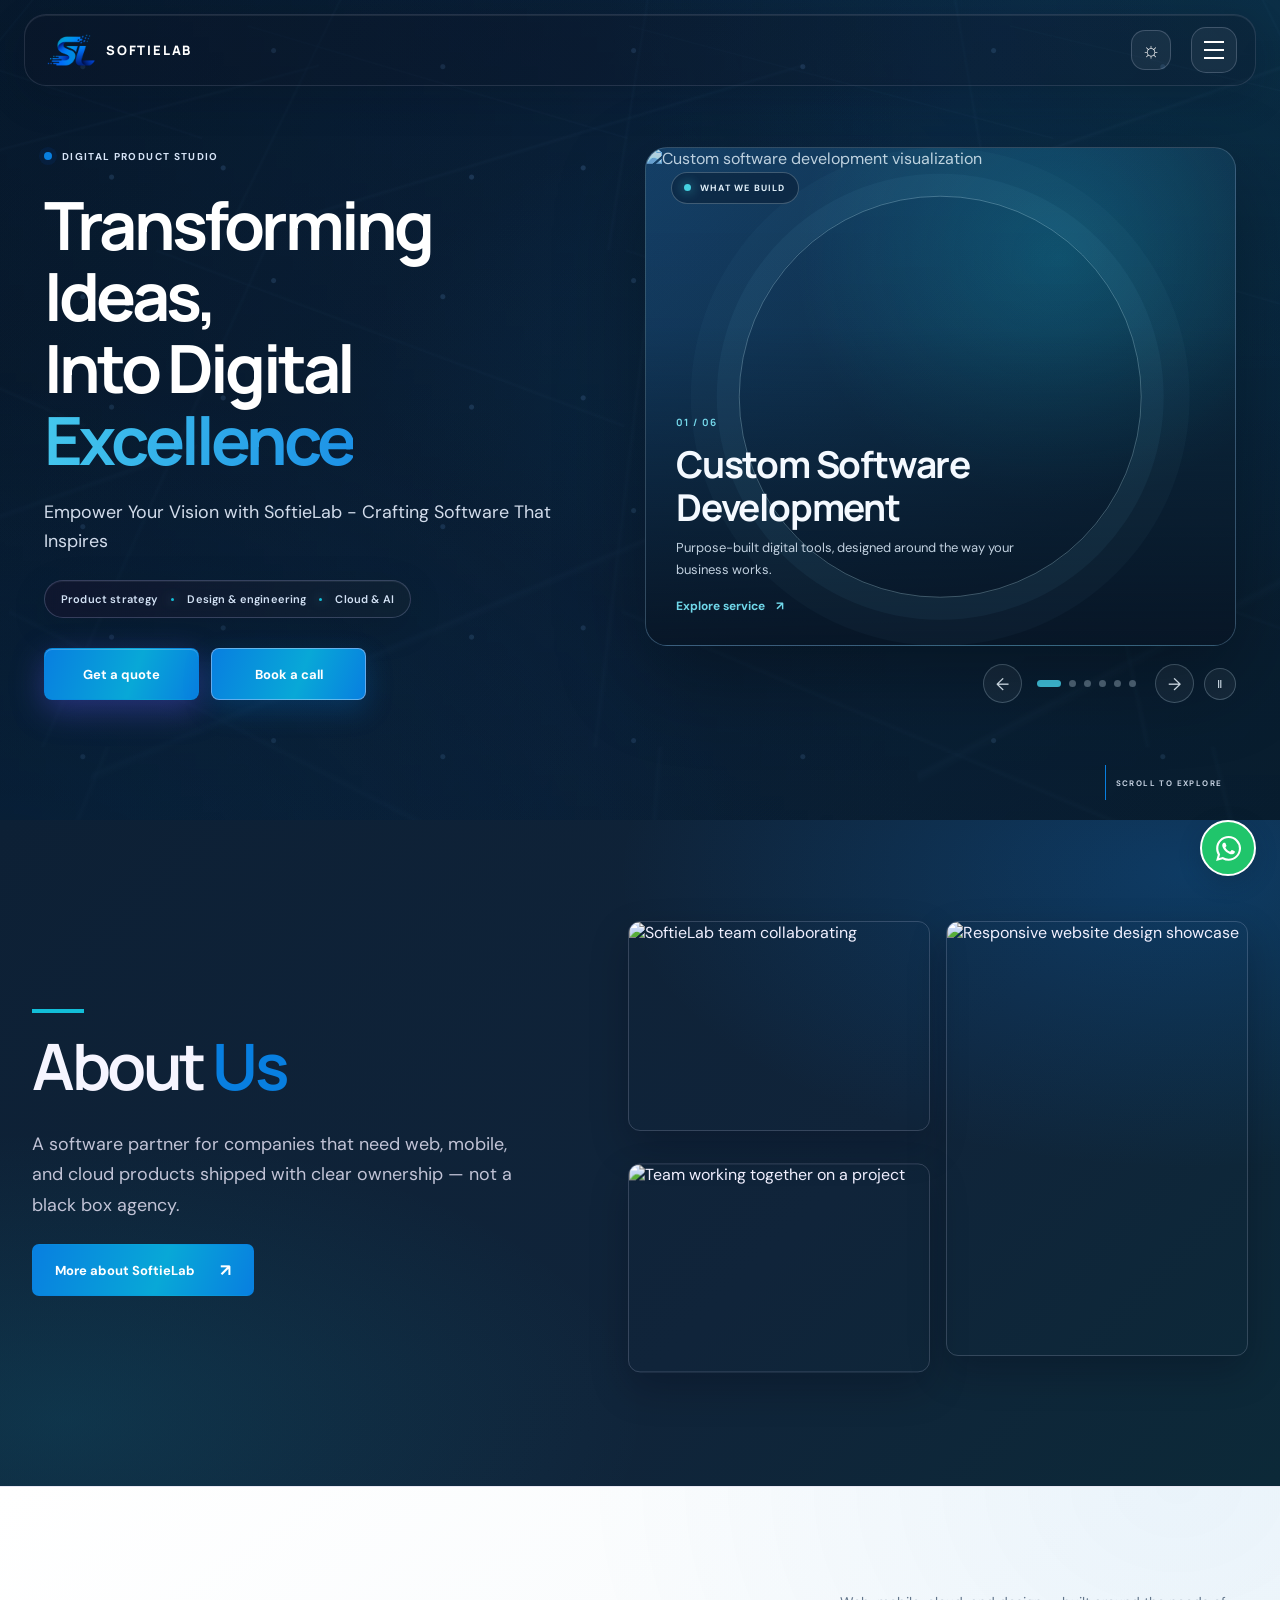
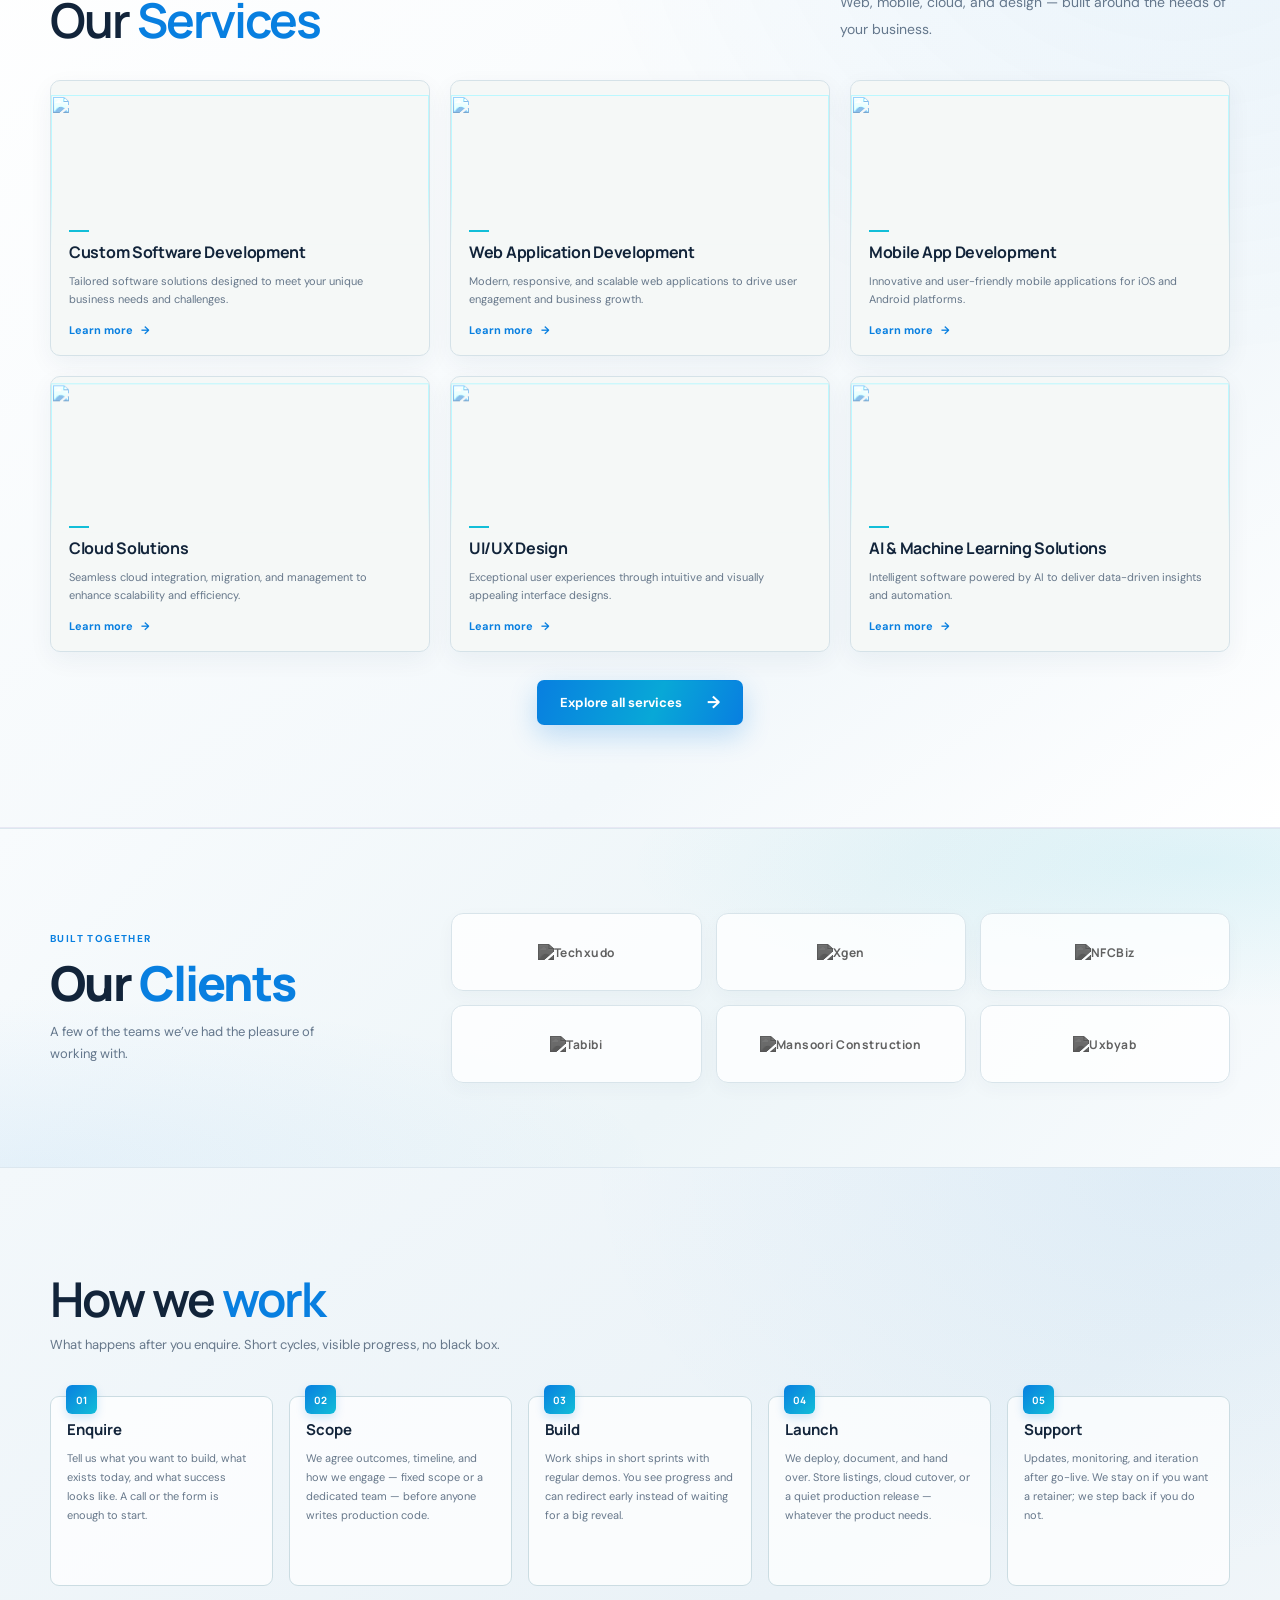
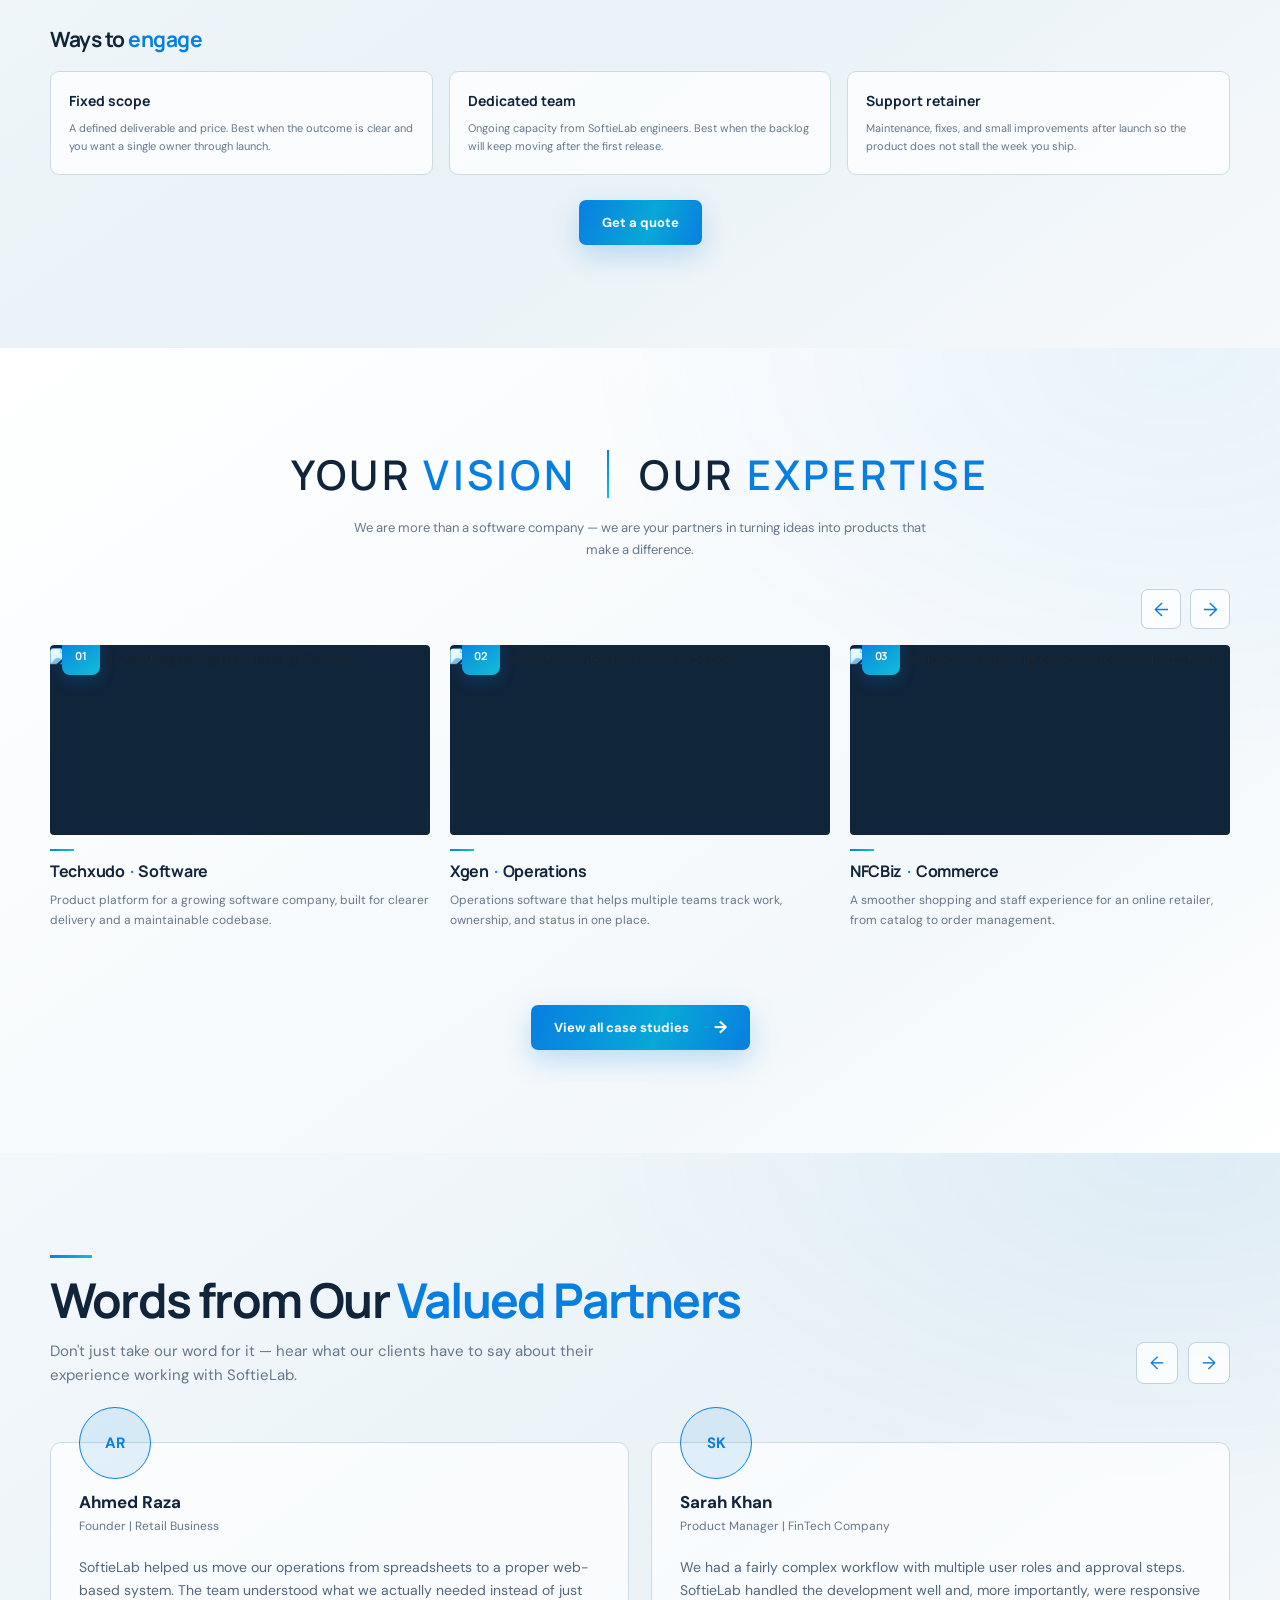
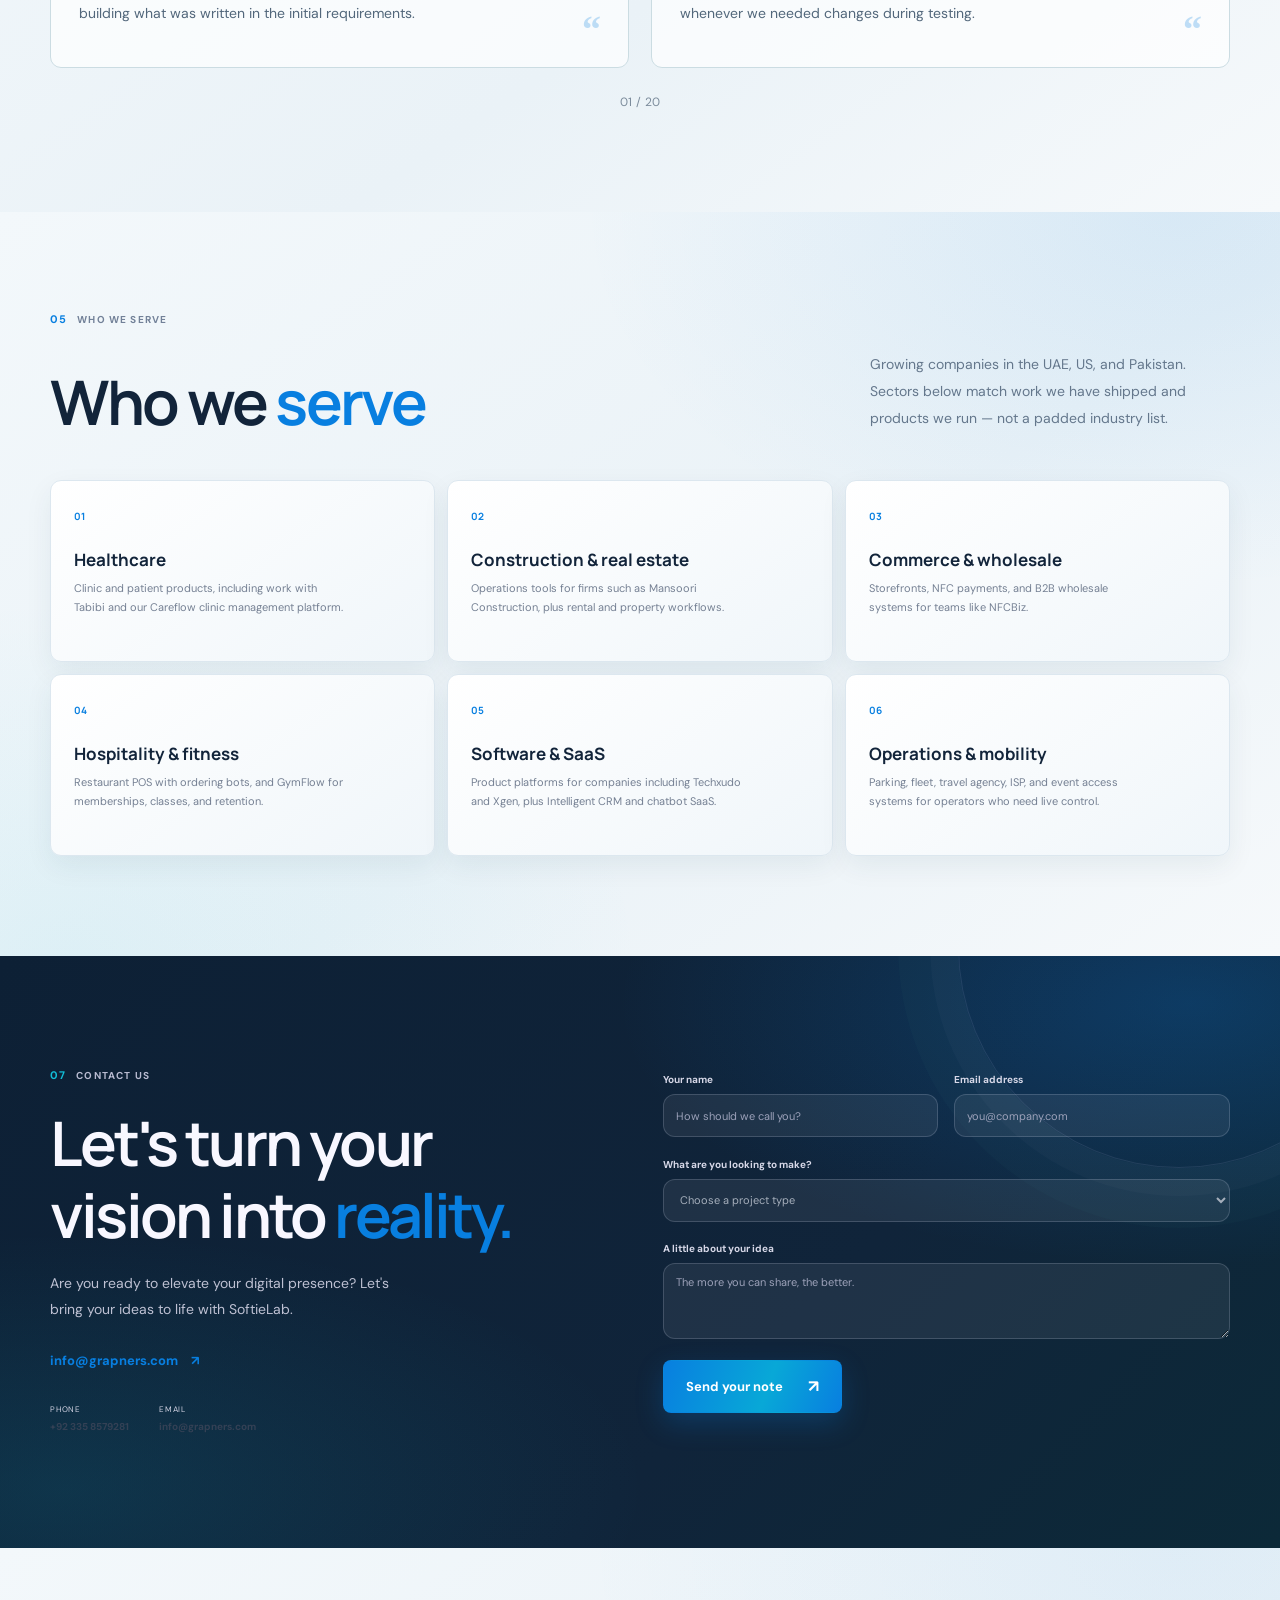
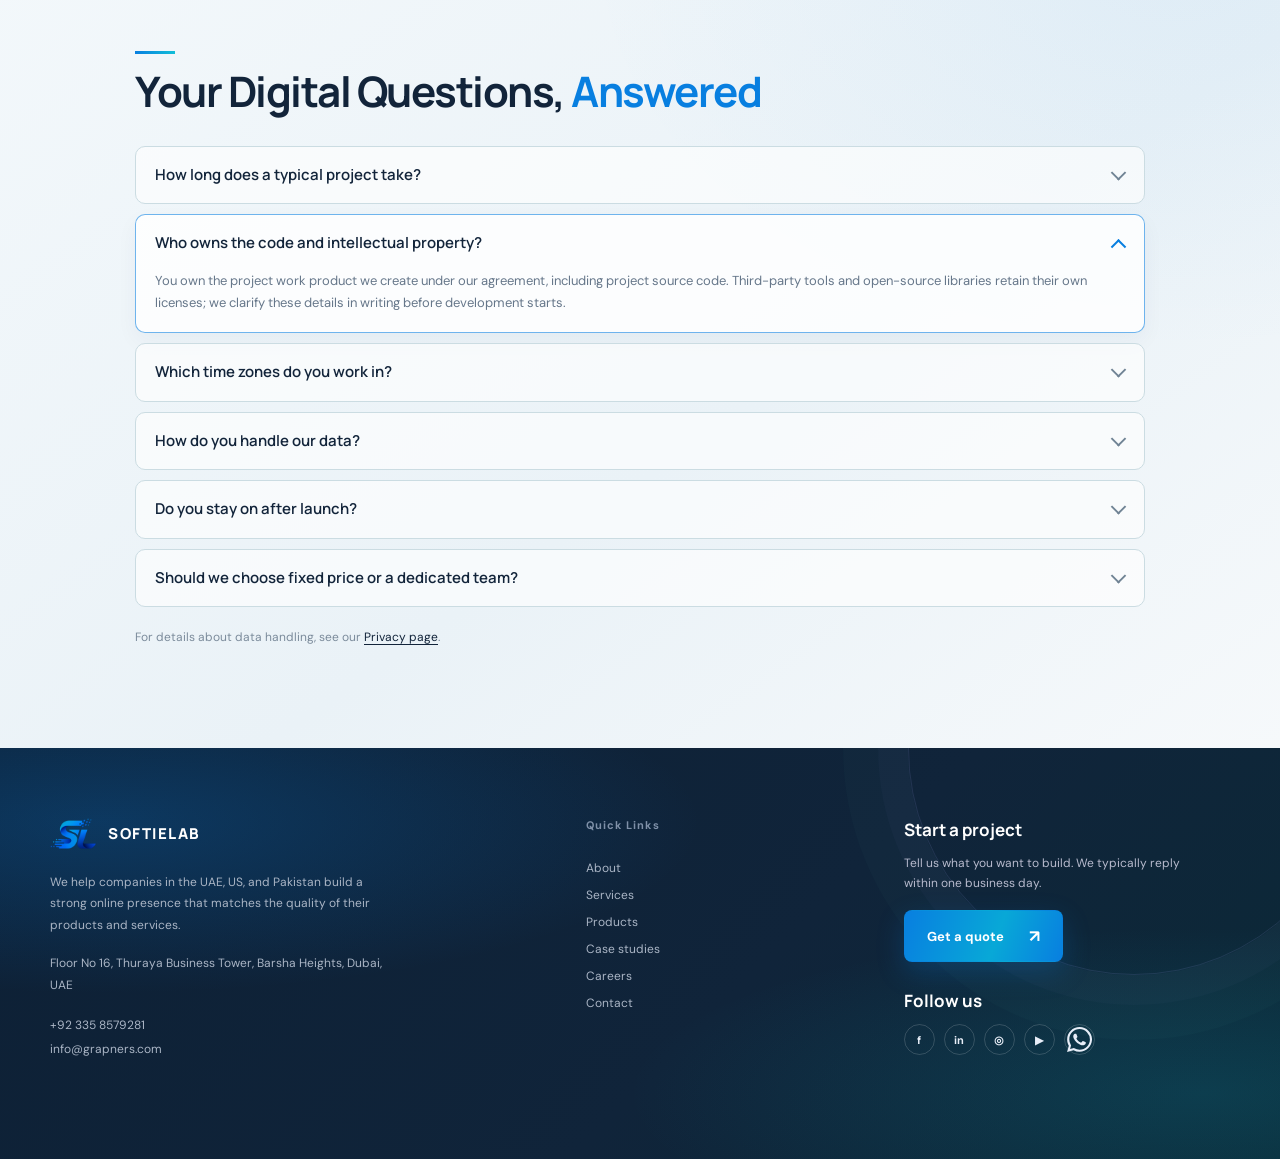
==== commit 09815b5e: "Website updated" ====
--- a/index.html
+++ b/index.html
@@ -9,8 +9,8 @@
     <link rel="preconnect" href="https://fonts.googleapis.com">
     <link rel="preconnect" href="https://fonts.gstatic.com" crossorigin>
     <link href="https://fonts.googleapis.com/css2?family=DM+Sans:wght@400;500;600;700&family=Manrope:wght@400;500;600;700;800&display=swap" rel="stylesheet">
-    <link rel="stylesheet" href="styles.css?v=20261104-hero-color-grade-29">
-    <script src="script.js?v=20261104-testimonials-13" defer></script>
+    <link rel="stylesheet" href="styles.css?v=20261104-service-slider-33">
+    <script src="script.js?v=20261104-parallax-16" defer></script>
   </head>
   <body>
     <header class="site-header home-header">
@@ -37,13 +37,7 @@
 
     <main>
       <section class="hero" id="home">
-        <div class="hero-backdrop" aria-hidden="true">
-          <!-- Replace banner-background.mp4 with another MP4 to change the hero video. -->
-          <video class="hero-video" autoplay muted loop playsinline preload="auto">
-            <source src="banner-background.mp4" type="video/mp4">
-          </video>
-          <span></span><span></span><span></span>
-        </div>
+        <div class="hero-backdrop" aria-hidden="true"></div>
         <div class="hero-copy">
           <div class="eyebrow"><span class="eyebrow-dot"></span> DIGITAL PRODUCT STUDIO</div>
           <h1>Transforming Ideas,<br>Into Digital <span class="blue-text">Excellence</span></h1>
@@ -54,6 +48,31 @@
             <a class="button hero-secondary" href="https://calendly.com/grapners-info/30min" target="_blank" rel="noreferrer">Book a call</a>
           </div>
         </div>
+        <section class="hero-service-slider" aria-label="Our services" aria-roledescription="carousel">
+          <div class="hero-slider-frame">
+            <img class="hero-slider-image" src="https://grapners.com/images/services/banners/software.webp" alt="Custom software development visualization">
+            <span class="hero-slider-kicker"><span></span> WHAT WE BUILD</span>
+            <div class="hero-slider-caption">
+              <span class="hero-slider-index">01 / 06</span>
+              <h2 class="hero-slider-title">Custom Software Development</h2>
+              <p class="hero-slider-description">Purpose-built digital tools, designed around the way your business works.</p>
+              <a href="services.html">Explore service <span aria-hidden="true">↗</span></a>
+            </div>
+          </div>
+          <div class="hero-slider-controls">
+            <button type="button" class="hero-slider-prev" aria-label="Previous service">←</button>
+            <div class="hero-slider-dots" aria-label="Choose a service">
+              <button type="button" aria-label="Show Custom Software Development" aria-current="true"></button>
+              <button type="button" aria-label="Show Web Application Development"></button>
+              <button type="button" aria-label="Show Mobile App Development"></button>
+              <button type="button" aria-label="Show Cloud Solutions"></button>
+              <button type="button" aria-label="Show UI/UX Design"></button>
+              <button type="button" aria-label="Show AI & Machine Learning Solutions"></button>
+            </div>
+            <button type="button" class="hero-slider-next" aria-label="Next service">→</button>
+            <button type="button" class="hero-slider-pause" aria-label="Pause service slider">Ⅱ</button>
+          </div>
+        </section>
         <a class="hero-scroll" href="#about"><span></span> SCROLL TO EXPLORE</a>
       </section>
 
--- a/styles.css
+++ b/styles.css
@@ -1815,7 +1815,7 @@
 }
 .image-card:hover > img, .case-feature:hover > img {
   transform: scale(1.045);
-  filter: saturate(1.08);
+  filter: var(--banner-image-filter);
 }
 .case-grid { gap: 28px; }
 .case-feature {
@@ -4039,3 +4039,288 @@
   .product-detail-cta h2 { letter-spacing: -2px; }
   .product-not-found { min-height: 55vh; padding-top: 90px; }
 }
+
+/* Keep external software artwork inside the site's cool blue-cyan palette. */
+:root {
+  --banner-image-filter: grayscale(1) sepia(1) hue-rotate(165deg) saturate(1.4) contrast(1.06);
+}
+img[src*="/images/services/banners/"] {
+  filter: var(--banner-image-filter);
+}
+.hero {
+  min-height: min(820px, 100svh);
+  height: auto;
+  max-height: 920px;
+  grid-template-columns: minmax(0, .94fr) minmax(0, 1.06fr);
+  grid-template-rows: 1fr;
+  place-items: center stretch;
+  gap: clamp(36px, 6vw, 88px);
+  padding: 130px max(44px, calc((100vw - 1200px) / 2)) 100px;
+  background:
+    radial-gradient(ellipse at 82% 45%, rgba(12, 144, 216, .16), transparent 38%),
+    linear-gradient(120deg, #08182b, #0d2540 58%, #0a2335);
+}
+.hero::before {
+  background:
+    linear-gradient(90deg, rgba(7, 19, 33, .24), transparent 72%),
+    linear-gradient(180deg, rgba(7, 19, 33, .1), rgba(7, 19, 33, .34));
+}
+.hero::after {
+  z-index: 0;
+  opacity: .7;
+  background:
+    radial-gradient(ellipse at 14% 94%, rgba(8, 127, 224, .2), transparent 36%),
+    radial-gradient(ellipse at 87% 14%, rgba(18, 190, 216, .12), transparent 33%);
+  pointer-events: none;
+}
+.hero-backdrop {
+  opacity: 1;
+  background:
+    radial-gradient(ellipse at 78% 45%, rgba(12, 144, 216, .12), transparent 45%),
+    linear-gradient(120deg, #08182b, #0d2540 58%, #0a2335);
+}
+.hero-backdrop::before {
+  opacity: .3;
+  background-image:
+    linear-gradient(22deg, transparent 46.8%, #4e91d126 47%, transparent 47.5%),
+    linear-gradient(157deg, transparent 55.8%, #5a9bd426 56.2%, transparent 56.8%),
+    linear-gradient(96deg, transparent 42.8%, #4a8dc426 43.2%, transparent 43.8%);
+}
+.hero-backdrop::after { opacity: .24; }
+.hero-copy {
+  width: 100%;
+  max-width: 650px;
+  justify-self: start;
+  text-align: left;
+}
+.hero .eyebrow { justify-content: flex-start; }
+.hero h1 {
+  max-width: 720px;
+  font-size: clamp(48px, 5.2vw, 72px);
+  line-height: 1.08;
+  letter-spacing: -3.8px;
+}
+.hero-description {
+  max-width: 530px;
+  margin: 22px 0 25px;
+  font-size: clamp(15px, 1.4vw, 18px);
+}
+.hero-capabilities { justify-content: flex-start; }
+.hero-actions { justify-content: flex-start; }
+.hero-service-slider {
+  position: relative;
+  z-index: 2;
+  width: 100%;
+  max-width: 620px;
+  justify-self: end;
+}
+.hero-slider-frame {
+  position: relative;
+  min-height: clamp(360px, 39vw, 500px);
+  overflow: hidden;
+  border: 1px solid rgba(164, 211, 239, .25);
+  border-radius: 22px;
+  background:
+    radial-gradient(ellipse at 70% 22%, rgba(18, 190, 216, .25), transparent 45%),
+    linear-gradient(145deg, #173858, #0b1c30 74%);
+  box-shadow: 0 30px 90px rgba(0, 0, 0, .32);
+  isolation: isolate;
+}
+.hero-slider-frame::before {
+  position: absolute;
+  z-index: 1;
+  inset: 0;
+  content: "";
+  background:
+    linear-gradient(180deg, rgba(7, 20, 36, .05) 12%, rgba(7, 20, 36, .08) 36%, rgba(7, 20, 36, .9) 100%),
+    linear-gradient(120deg, rgba(8, 127, 224, .13), rgba(18, 190, 216, .08));
+  pointer-events: none;
+}
+.hero-slider-frame::after {
+  position: absolute;
+  z-index: 1;
+  top: 50%;
+  left: 50%;
+  width: 68%;
+  aspect-ratio: 1;
+  border: 1px solid rgba(184, 231, 245, .3);
+  border-radius: 50%;
+  content: "";
+  box-shadow: 0 0 0 22px rgba(111, 200, 230, .055), 0 0 0 48px rgba(111, 200, 230, .035);
+  transform: translate(-50%, -50%);
+  pointer-events: none;
+}
+.hero-slider-image {
+  position: absolute;
+  inset: 0;
+  width: 100%;
+  height: 100%;
+  object-fit: cover;
+  opacity: .88;
+  transition: opacity .25s ease, transform .8s cubic-bezier(.2, .7, .2, 1);
+}
+.hero-service-slider.is-transitioning .hero-slider-image { opacity: .35; transform: scale(1.035); }
+.hero-slider-kicker {
+  position: absolute;
+  z-index: 2;
+  top: 24px;
+  left: 25px;
+  display: inline-flex;
+  align-items: center;
+  gap: 9px;
+  padding: 9px 12px;
+  border: 1px solid rgba(219, 239, 250, .25);
+  border-radius: 999px;
+  color: #e2f1fb;
+  background: rgba(7, 24, 43, .45);
+  font-size: 9px;
+  font-weight: 700;
+  letter-spacing: 1.2px;
+  backdrop-filter: blur(12px);
+}
+.hero-slider-kicker > span {
+  width: 7px;
+  height: 7px;
+  border-radius: 50%;
+  background: #45d0e0;
+  box-shadow: 0 0 12px rgba(69, 208, 224, .8);
+}
+.hero-slider-caption {
+  position: absolute;
+  z-index: 2;
+  right: 30px;
+  bottom: 30px;
+  left: 30px;
+}
+.hero-slider-index {
+  color: #75d8ea;
+  font: 700 10px var(--font-display);
+  letter-spacing: 1.4px;
+}
+.hero-slider-caption h2 {
+  max-width: 480px;
+  margin: 12px 0 8px;
+  color: #f4f9ff;
+  font: 700 clamp(25px, 3vw, 37px)/1.16 var(--font-display);
+  letter-spacing: -1.2px;
+  text-wrap: balance;
+}
+.hero-slider-caption p {
+  max-width: 390px;
+  margin: 0;
+  color: #c1d0df;
+  font-size: 13px;
+  line-height: 1.7;
+}
+.hero-slider-caption > a {
+  display: inline-flex;
+  align-items: center;
+  gap: 11px;
+  margin-top: 17px;
+  color: #70d7e9;
+  font-size: 12px;
+  font-weight: 700;
+}
+.hero-slider-caption > a span { transition: transform .2s ease; }
+.hero-slider-caption > a:hover span { transform: translate(2px, -2px); }
+.hero-slider-controls {
+  display: flex;
+  align-items: center;
+  justify-content: flex-end;
+  gap: 10px;
+  margin-top: 18px;
+}
+.hero-slider-controls > button {
+  display: grid;
+  width: 39px;
+  height: 39px;
+  flex: 0 0 39px;
+  place-items: center;
+  border: 1px solid rgba(194, 221, 240, .28);
+  border-radius: 50%;
+  color: #e6f4ff;
+  background: rgba(255, 255, 255, .055);
+  font-size: 17px;
+  cursor: pointer;
+  transition: border-color .2s ease, background .2s ease, transform .2s ease;
+}
+.hero-slider-controls > button:hover {
+  transform: translateY(-2px);
+  border-color: #42c8e3;
+  background: rgba(8, 127, 224, .28);
+}
+.hero-slider-controls > button:focus-visible,
+.hero-slider-dots button:focus-visible {
+  outline: 3px solid rgba(69, 208, 224, .48);
+  outline-offset: 3px;
+}
+.hero-slider-dots { display: flex; align-items: center; gap: 8px; margin-inline: 5px 9px; }
+.hero-slider-dots button {
+  width: 7px;
+  height: 7px;
+  padding: 0;
+  border: 0;
+  border-radius: 99px;
+  background: rgba(203, 226, 242, .38);
+  cursor: pointer;
+  transition: width .25s ease, background .25s ease;
+}
+.hero-slider-dots button[aria-current="true"] { width: 24px; background: #42c8e3; }
+.hero-slider-controls .hero-slider-pause { width: 32px; height: 32px; flex-basis: 32px; font-size: 11px; }
+.hero-scroll { right: 4.5%; bottom: 20px; }
+@media (max-width: 900px) {
+  .hero {
+    grid-template-columns: minmax(0, .9fr) minmax(0, 1.1fr);
+    gap: 30px;
+    padding-inline: 36px;
+  }
+  .hero h1 { font-size: clamp(43px, 6vw, 58px); letter-spacing: -3px; }
+  .hero-slider-frame { min-height: 390px; }
+  .hero-slider-caption { right: 22px; bottom: 24px; left: 22px; }
+}
+@media (max-width: 700px) {
+  .hero {
+    min-height: 0;
+    height: auto;
+    max-height: none;
+    grid-template-columns: minmax(0, 1fr);
+    grid-template-rows: auto auto;
+    gap: 38px;
+    padding: 125px 22px 72px;
+  }
+  .hero-copy { max-width: 560px; justify-self: center; }
+  .hero h1 { font-size: clamp(42px, 11vw, 62px); letter-spacing: -2.8px; }
+  .hero .eyebrow { margin-bottom: 20px; }
+  .hero-description { margin: 17px 0 21px; font-size: 14px; }
+  .hero-capabilities { flex-wrap: wrap; row-gap: 8px; font-size: 9px; }
+  .hero-service-slider { width: 100%; max-width: 560px; justify-self: center; }
+  .hero-slider-frame { min-height: clamp(320px, 92vw, 400px); border-radius: 17px; }
+  .hero-slider-kicker { top: 17px; left: 17px; }
+  .hero-slider-caption { right: 19px; bottom: 19px; left: 19px; }
+  .hero-slider-caption h2 { font-size: clamp(24px, 7vw, 32px); }
+  .hero-slider-caption p { font-size: 12px; }
+  .hero-slider-controls { justify-content: center; gap: 8px; }
+  .hero-slider-controls > button { width: 36px; height: 36px; flex-basis: 36px; }
+  .hero-slider-dots { gap: 6px; margin-inline: 2px 3px; }
+  .hero-slider-dots button { width: 6px; height: 6px; }
+  .hero-slider-dots button[aria-current="true"] { width: 18px; }
+  .hero-slider-controls .hero-slider-pause { width: 30px; height: 30px; flex-basis: 30px; }
+  .hero-scroll { right: 22px; bottom: 18px; }
+}
+@media (prefers-reduced-motion: reduce) {
+  .hero-slider-image, .hero-slider-controls > button, .hero-slider-dots button {
+    transition-duration: .01ms;
+  }
+}
+.home-about-images img, .about-image-grid img, .service-card .service-image,
+.image-card > img, .case-image-wrap > img, .product-detail-visual > img {
+  translate: 0 var(--parallax-offset, 0px);
+  will-change: translate;
+}
+@media (prefers-reduced-motion: reduce) {
+  .home-about-images img, .about-image-grid img, .service-card .service-image,
+  .image-card > img, .case-image-wrap > img, .product-detail-visual > img {
+    translate: none;
+    will-change: auto;
+  }
+}
